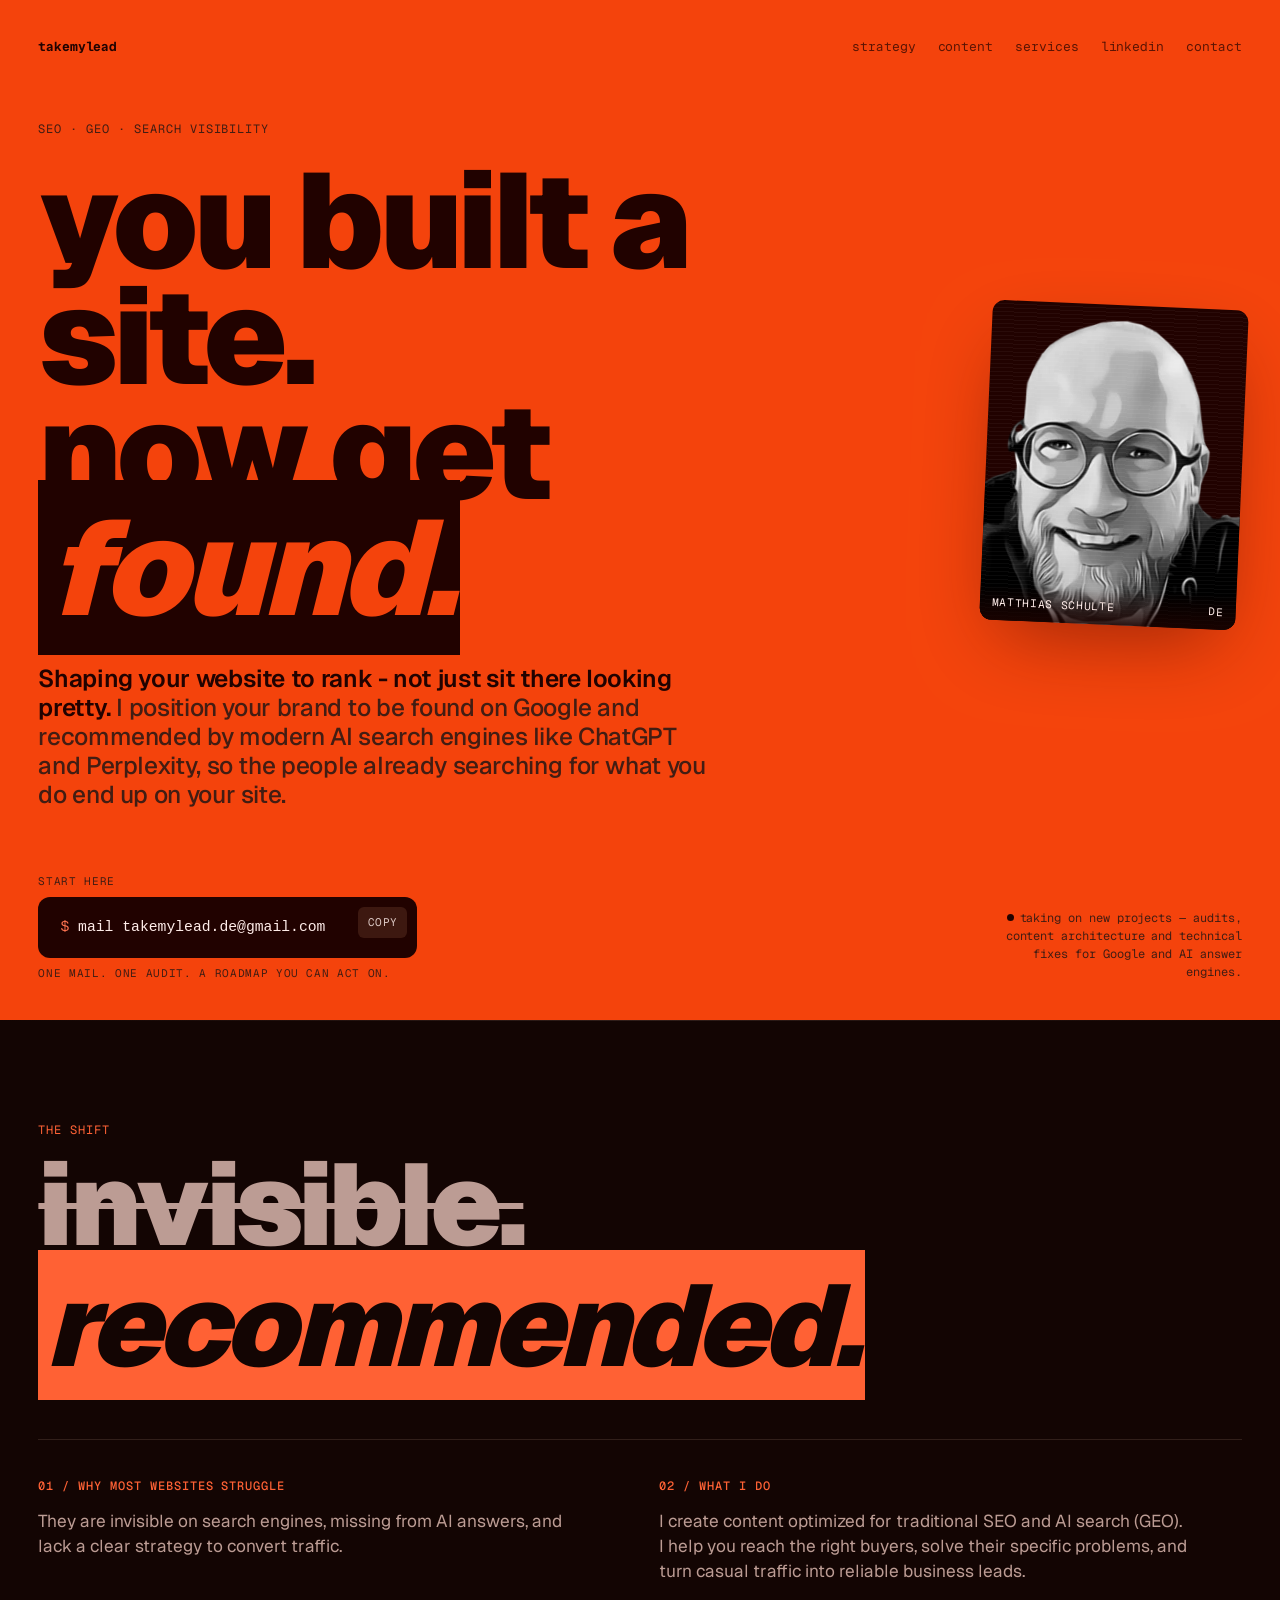
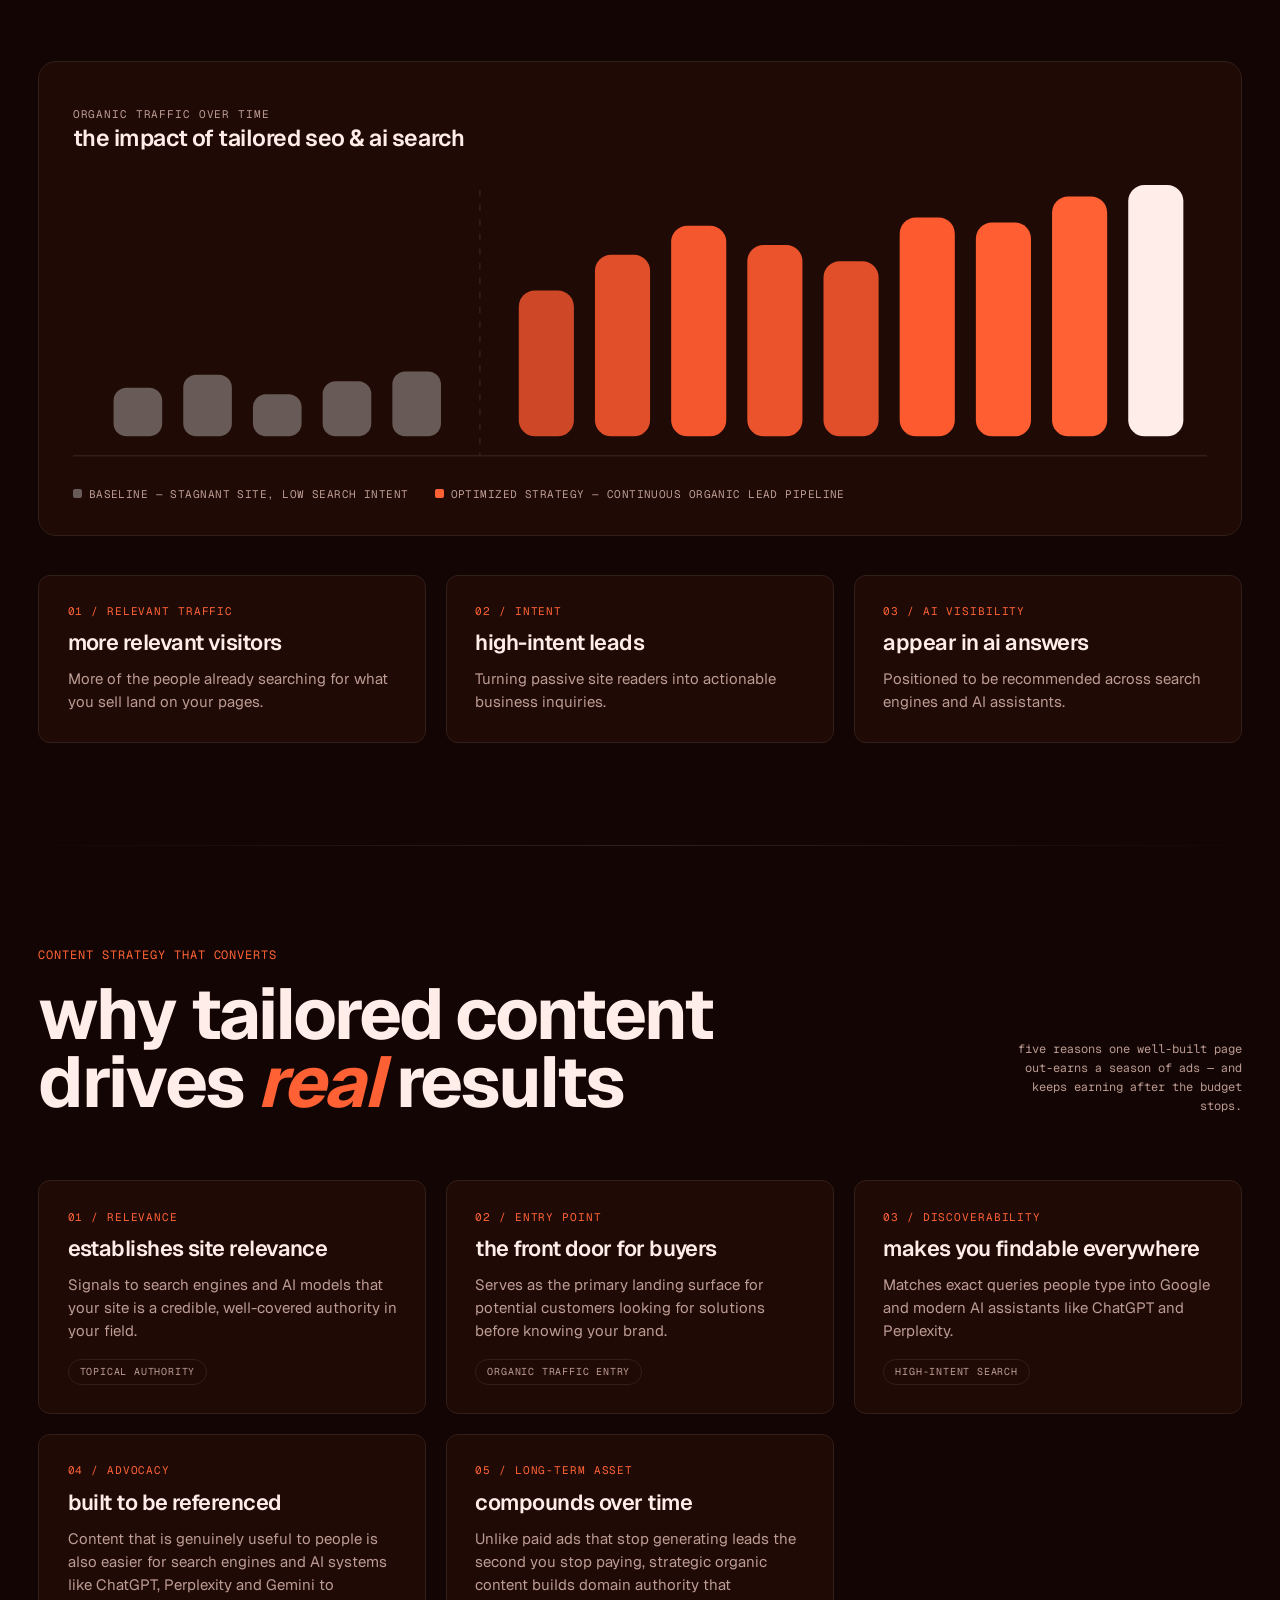
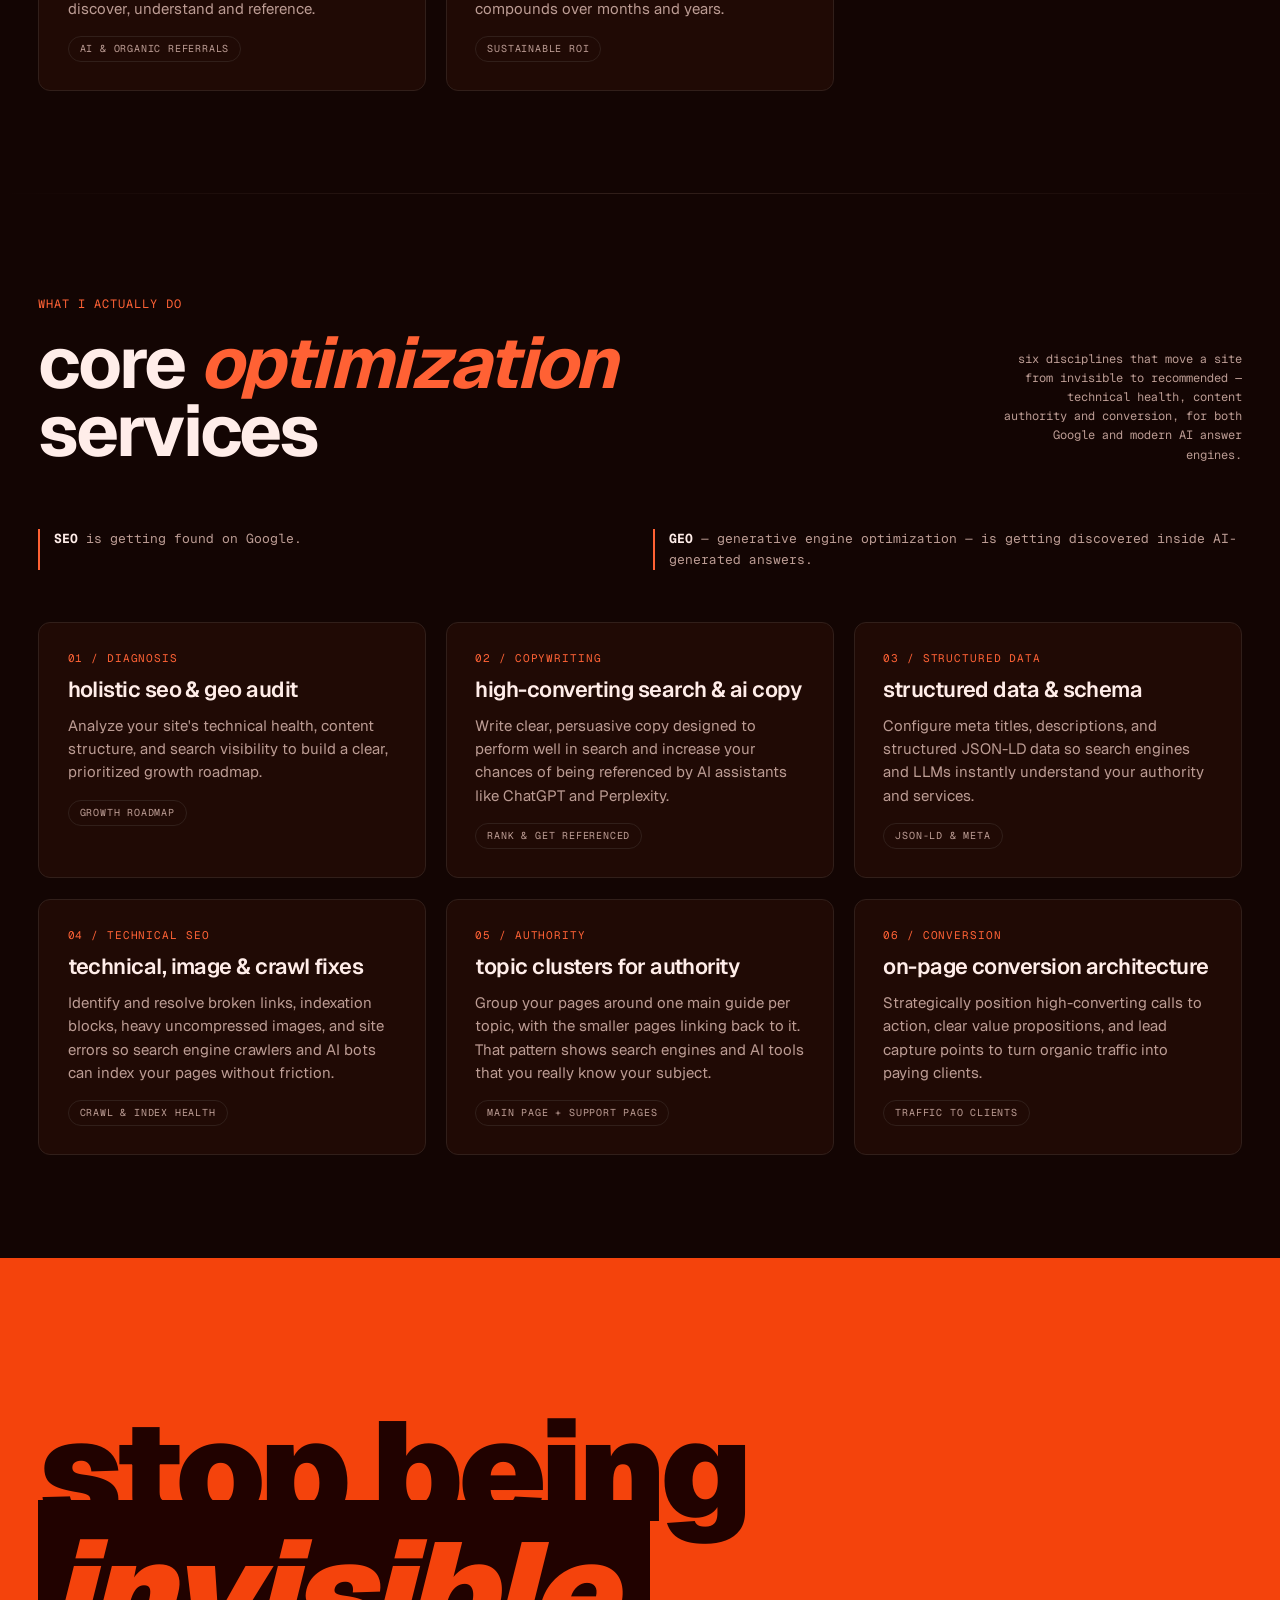
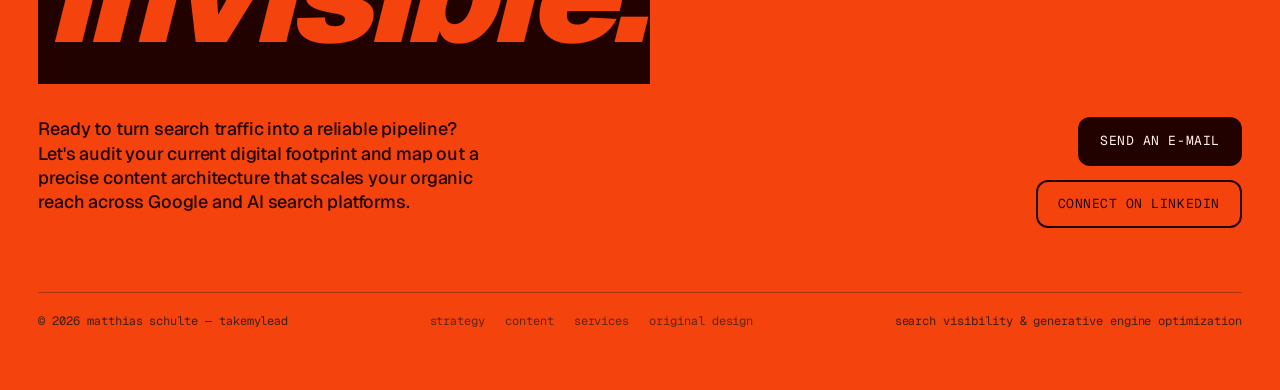
==== index2/index.html @ dee046f6 "Serve the second treatment at /index2, not /index2.html GitHub Pages does not resolve an extensionle" ====
<!DOCTYPE html>
<html lang="en">
<head>
<meta charset="UTF-8">
<meta name="viewport" content="width=device-width, initial-scale=1.0">
<title>TakeMyLead - stop being invisible online</title>

<!-- This is an alternate design treatment of the main page. It carries the
     same copy, so it must not compete with "/" in search results: noindex,
     and canonical back to the real page. -->
<meta name="robots" content="noindex, follow">
<link rel="canonical" href="https://www.takemylead.de/">
<meta name="description" content="Pretty websites don't pay the bills - traffic that converts does. I optimize your site to answer questions, outrank competitors, and turn clicks into sales.">
<meta name="theme-color" content="#1a1512">

<link rel="icon" href="../favicon.svg" type="image/svg+xml">
<link rel="icon" href="../favicon-32.png" sizes="32x32" type="image/png">
<link rel="apple-touch-icon" href="../apple-touch-icon.png">

<link rel="preconnect" href="https://fonts.googleapis.com">
<link rel="preconnect" href="https://fonts.gstatic.com" crossorigin>
<link href="https://fonts.googleapis.com/css2?family=Geist:wght@400;500;600;700;900&family=Geist+Mono:wght@400;500;700&display=swap" rel="stylesheet">

<style>
/* takemylead - alternate treatment.
   Palette and type lifted from latent-spaces.github.io/brag: one warm hue
   drives everything, an orange hero bookends a near-black body, and the only
   two faces are Geist and Geist Mono. */

:root {
  --hue: 35;

  --hero-bg: oklch(64% 0.22 var(--hue));
  --hero-ink: oklch(16% 0.06 var(--hue));
  --hero-ink-soft: oklch(28% 0.06 var(--hue));
  --hero-tint: oklch(96% 0.02 var(--hue));

  --dark-bg: oklch(14% 0.03 var(--hue));
  --dark-bg-elev: oklch(18% 0.04 var(--hue));
  --dark-ink: oklch(96% 0.02 var(--hue));
  --dark-ink-soft: oklch(72% 0.04 var(--hue));
  --dark-rule: oklch(26% 0.03 var(--hue));
  --dark-accent: oklch(72% 0.22 var(--hue));

  --radius-sm: 6px;
  --radius-md: 12px;
  --radius-lg: 18px;

  --ease-out: cubic-bezier(0.16, 1, 0.3, 1);

  --max-page: 1480px;
}

*, *::before, *::after { box-sizing: border-box; }
html, body { margin: 0; padding: 0; }
html { scroll-behavior: smooth; scroll-padding-top: 24px; }
body {
  font-family: "Geist", ui-sans-serif, system-ui, -apple-system, sans-serif;
  font-feature-settings: "ss01", "ss03", "cv11";
  -webkit-font-smoothing: antialiased;
  text-rendering: optimizeLegibility;
  line-height: 1.4;
  background: var(--dark-bg);
  color: var(--dark-ink);
}
img { display: block; max-width: 100%; height: auto; }
a { color: inherit; }
button { font: inherit; cursor: pointer; }

.skip-link {
  position: absolute;
  top: -100px;
  left: 12px;
  background: var(--hero-ink);
  color: var(--hero-tint);
  padding: 10px 14px;
  border-radius: var(--radius-sm);
  text-decoration: none;
  font-family: "Geist Mono", ui-monospace, monospace;
  font-size: 13px;
  z-index: 100;
}
.skip-link:focus { top: 12px; }

/* === Hero === */
.hero {
  min-height: 100svh;
  background: var(--hero-bg);
  color: var(--hero-ink);
  display: grid;
  grid-template-rows: auto 1fr auto;
  padding: clamp(20px, 3vw, 40px);
  gap: clamp(36px, 5vw, 72px);
  position: relative;
  overflow: hidden;
}

.topbar {
  display: flex;
  align-items: baseline;
  justify-content: space-between;
  gap: 24px;
  font-family: "Geist Mono", ui-monospace, monospace;
  font-size: 13px;
  letter-spacing: -0.005em;
  z-index: 2;
}
.topbar .mark { font-weight: 700; letter-spacing: -0.01em; text-decoration: none; }
.topbar nav { display: flex; gap: 22px; flex-wrap: wrap; }
.topbar nav a {
  color: var(--hero-ink);
  text-decoration: none;
  opacity: 0.72;
  transition: opacity 180ms var(--ease-out);
}
.topbar nav a:hover, .topbar nav a:focus-visible { opacity: 1; }
.topbar nav a:focus-visible { outline: 2px solid var(--hero-ink); outline-offset: 4px; border-radius: 3px; }

.hero-main {
  align-self: center;
  max-width: var(--max-page);
  margin: 0 auto;
  width: 100%;
  position: relative;
  z-index: 2;
  display: grid;
  grid-template-columns: minmax(0, 1fr) clamp(200px, 20vw, 290px);
  gap: clamp(24px, 4vw, 64px);
  align-items: center;
}
.hero-body { min-width: 0; }
.hero-eyebrow {
  font-family: "Geist Mono", ui-monospace, monospace;
  font-size: 12px;
  letter-spacing: 0.08em;
  text-transform: uppercase;
  color: var(--hero-ink-soft);
  margin: 0 0 clamp(18px, 2vw, 28px);
}
.hero-headline {
  font-size: clamp(50px, 10.5vw, 160px);
  line-height: 0.86;
  letter-spacing: -0.04em;
  font-weight: 900;
  margin: 0;
  text-transform: lowercase;
}
.hero-headline .emph {
  font-style: italic;
  background: var(--hero-ink);
  color: var(--hero-bg);
  padding: 0 0.06em;
}
.hero-sub {
  margin: clamp(26px, 3vw, 44px) 0 0;
  max-width: 42ch;
  font-size: clamp(18px, 1.9vw, 27px);
  line-height: 1.2;
  letter-spacing: -0.015em;
  font-weight: 500;
  color: var(--hero-ink-soft);
}
.hero-sub strong { color: var(--hero-ink); font-weight: 600; }

/* Portrait tile - the brag hero's video slot, holding a face instead */
.hero-portrait {
  position: relative;
  aspect-ratio: 4 / 5;
  width: 100%;
  margin: 0;
  border-radius: var(--radius-md);
  background: var(--hero-ink);
  color: var(--hero-tint);
  transform: rotate(2.5deg);
  box-shadow: 0 30px 80px -20px oklch(20% 0.08 var(--hue) / 0.45);
  overflow: hidden;
  justify-self: end;
}
.hero-portrait img {
  position: absolute;
  inset: 0;
  width: 100%;
  height: 100%;
  object-fit: cover;
  filter: grayscale(1) contrast(1.05);
  transition: filter 420ms var(--ease-out);
}
.hero-portrait:hover img { filter: grayscale(0); }
.hero-portrait::after {
  content: "";
  position: absolute;
  inset: 0;
  background: repeating-linear-gradient(
    to bottom,
    transparent 0, transparent 3px,
    oklch(100% 0 0 / 0.04) 3px, oklch(100% 0 0 / 0.04) 4px
  );
  pointer-events: none;
  z-index: 2;
}
.hero-portrait figcaption {
  position: absolute;
  left: 0; right: 0; bottom: 0;
  z-index: 3;
  padding: 10px 12px;
  font-family: "Geist Mono", ui-monospace, monospace;
  font-size: 11px;
  letter-spacing: 0.06em;
  text-transform: uppercase;
  color: var(--hero-tint);
  background: linear-gradient(to top, oklch(15% 0.05 var(--hue) / 0.88), transparent);
  display: flex;
  justify-content: space-between;
  gap: 10px;
}

.hero-foot {
  display: grid;
  grid-template-columns: minmax(0, 1fr) auto;
  gap: 24px;
  align-items: end;
  z-index: 2;
}
.contact-block {
  font-family: "Geist Mono", ui-monospace, monospace;
  background: var(--hero-ink);
  color: var(--hero-tint);
  padding: 18px 92px 18px 22px;
  border-radius: var(--radius-md);
  font-size: clamp(13px, 1.15vw, 16px);
  line-height: 1.7;
  display: inline-grid;
  gap: 4px;
  margin: 0;
  position: relative;
  max-width: 100%;
  grid-template-columns: minmax(0, 1fr);
}
/* The <code> scrolls, not the <pre> - so the copy button stays on the frame. */
.contact-block code { display: block; min-width: 0; overflow-x: auto; }
.contact-block .prompt { color: oklch(72% 0.18 var(--hue)); }
.contact-block .copy {
  position: absolute;
  top: 10px;
  right: 10px;
  background: oklch(28% 0.06 var(--hue));
  color: var(--hero-tint);
  border: none;
  border-radius: var(--radius-sm);
  padding: 6px 10px;
  font-family: inherit;
  font-size: 11px;
  letter-spacing: 0.04em;
  text-transform: uppercase;
  opacity: 0.85;
  transition: opacity 180ms var(--ease-out), background 180ms var(--ease-out);
}
.contact-block .copy:hover, .contact-block .copy:focus-visible {
  opacity: 1; background: oklch(38% 0.08 var(--hue)); outline: none;
}
.contact-block .copy[data-state="copied"] { background: oklch(58% 0.18 145); color: oklch(15% 0.05 145); }

.contact-stack { display: grid; gap: 8px; justify-items: start; min-width: 0; max-width: 100%; }
.contact-label {
  font-family: "Geist Mono", ui-monospace, monospace;
  font-size: 11px;
  letter-spacing: 0.06em;
  text-transform: uppercase;
  color: var(--hero-ink-soft);
}

.hero-meta {
  font-family: "Geist Mono", ui-monospace, monospace;
  font-size: 12px;
  text-align: right;
  letter-spacing: -0.005em;
  color: var(--hero-ink-soft);
  max-width: 34ch;
  justify-self: end;
  line-height: 1.5;
  margin: 0;
}
.hero-meta .dot {
  display: inline-block;
  width: 7px; height: 7px;
  background: var(--hero-ink);
  border-radius: 50%;
  margin-right: 6px;
  vertical-align: 1px;
  animation: pulse 2.4s infinite ease-in-out;
}
@keyframes pulse {
  0%, 100% { opacity: 0.35; transform: scale(1); }
  50% { opacity: 1; transform: scale(1.15); }
}

/* === Dark sections === */
.band {
  background: var(--dark-bg);
  color: var(--dark-ink);
  padding: clamp(60px, 8vw, 120px) clamp(20px, 3vw, 40px);
  position: relative;
}
.band::before {
  content: "";
  position: absolute;
  top: 0; left: 0; right: 0;
  height: 1px;
  background: linear-gradient(to right, transparent, var(--dark-rule), transparent);
}
.band-inner { max-width: var(--max-page); margin: 0 auto; }

.band-head {
  max-width: var(--max-page);
  margin: 0 auto clamp(40px, 5vw, 64px);
  display: grid;
  grid-template-columns: 1fr auto;
  gap: 32px;
  align-items: end;
}
.eyebrow {
  font-family: "Geist Mono", ui-monospace, monospace;
  font-size: 12px;
  letter-spacing: 0.08em;
  text-transform: uppercase;
  color: var(--dark-accent);
  margin: 0 0 16px;
}
.band-title {
  font-size: clamp(38px, 5.6vw, 84px);
  line-height: 0.95;
  letter-spacing: -0.03em;
  font-weight: 700;
  margin: 0;
  max-width: 16ch;
  text-transform: lowercase;
}
.band-title em { font-style: italic; color: var(--dark-accent); }
.band-note {
  font-family: "Geist Mono", ui-monospace, monospace;
  font-size: 12px;
  line-height: 1.6;
  color: var(--dark-ink-soft);
  max-width: 34ch;
  text-align: right;
  margin: 0;
}

/* The oversized invisible -> recommended statement */
.shift-statement {
  font-size: clamp(44px, 9vw, 150px);
  line-height: 0.86;
  letter-spacing: -0.04em;
  font-weight: 900;
  text-transform: lowercase;
  margin: 0 0 clamp(40px, 5vw, 72px);
}
.shift-statement .strike {
  color: var(--dark-ink-soft);
  text-decoration: line-through;
  text-decoration-thickness: 0.055em;
}
.shift-statement .becomes {
  display: block;
  font-family: "Geist Mono", ui-monospace, monospace;
  font-size: clamp(12px, 1.1vw, 15px);
  font-weight: 400;
  letter-spacing: 0.14em;
  text-transform: uppercase;
  color: var(--dark-ink-soft);
  margin: 0.34em 0;
}
.shift-statement .won {
  font-style: italic;
  background: var(--dark-accent);
  color: var(--dark-bg);
  padding: 0 0.06em;
}

/* Two-column prose pair */
.pair {
  display: grid;
  grid-template-columns: repeat(2, minmax(0, 1fr));
  gap: clamp(24px, 3vw, 48px);
  border-top: 1px solid var(--dark-rule);
  padding-top: clamp(24px, 3vw, 40px);
}
.pair h3 {
  font-family: "Geist Mono", ui-monospace, monospace;
  font-size: 12px;
  letter-spacing: 0.08em;
  text-transform: uppercase;
  color: var(--dark-accent);
  margin: 0 0 14px;
  font-weight: 500;
}
.pair p {
  margin: 0;
  font-size: clamp(16px, 1.35vw, 20px);
  line-height: 1.45;
  color: var(--dark-ink-soft);
  max-width: 48ch;
}

/* Chart */
.chart-wrap {
  margin-top: clamp(48px, 6vw, 88px);
  background: var(--dark-bg-elev);
  border: 1px solid var(--dark-rule);
  border-radius: var(--radius-lg);
  padding: clamp(20px, 2.6vw, 34px);
}
.chart-head {
  display: flex;
  justify-content: space-between;
  align-items: baseline;
  gap: 20px;
  flex-wrap: wrap;
  margin-bottom: 22px;
}
.chart-head p { margin: 0; }
.chart-kicker {
  font-family: "Geist Mono", ui-monospace, monospace;
  font-size: 11px;
  letter-spacing: 0.08em;
  text-transform: uppercase;
  color: var(--dark-ink-soft);
}
.chart-title {
  font-size: clamp(18px, 1.8vw, 24px);
  font-weight: 600;
  letter-spacing: -0.02em;
  text-transform: lowercase;
  margin-top: 6px;
}
.chart-readout {
  font-family: "Geist Mono", ui-monospace, monospace;
  font-size: 11px;
  letter-spacing: 0.06em;
  text-transform: uppercase;
  color: var(--dark-bg);
  background: var(--dark-accent);
  border-radius: 999px;
  padding: 5px 12px;
  opacity: 0;
  transition: opacity 200ms var(--ease-out);
  min-height: 23px;
}
.chart-readout.is-on { opacity: 1; }
.chart-svg { width: 100%; height: auto; display: block; }
.chart-svg .svg-bar {
  transform: scaleY(0);
  transform-box: fill-box;
  transform-origin: bottom;
}
.chart-svg.animate-bars .svg-bar {
  transform: scaleY(1);
  transition: transform 900ms var(--ease-out), opacity 180ms var(--ease-out), filter 180ms var(--ease-out);
}
.chart-svg.animate-bars .svg-bar:hover { opacity: 1; filter: brightness(1.22); }
.chart-legend {
  display: flex;
  gap: 26px;
  flex-wrap: wrap;
  margin-top: 18px;
  font-family: "Geist Mono", ui-monospace, monospace;
  font-size: 11px;
  letter-spacing: 0.04em;
  text-transform: uppercase;
  color: var(--dark-ink-soft);
}
.chart-legend span::before {
  content: "";
  display: inline-block;
  width: 9px; height: 9px;
  border-radius: 2px;
  margin-right: 7px;
}
.chart-legend .is-base::before { background: oklch(48% 0.02 var(--hue)); }
.chart-legend .is-opt::before { background: var(--dark-accent); }

/* Card grid */
.grid {
  display: grid;
  grid-template-columns: repeat(3, minmax(0, 1fr));
  gap: clamp(16px, 1.6vw, 24px);
}
.item {
  background: var(--dark-bg-elev);
  border: 1px solid var(--dark-rule);
  border-radius: var(--radius-md);
  padding: clamp(20px, 2.2vw, 30px);
  display: grid;
  gap: 12px;
  align-content: start;
  transition: transform 320ms var(--ease-out), border-color 320ms var(--ease-out), box-shadow 320ms var(--ease-out);
}
.item:hover, .item:focus-within {
  border-color: var(--dark-accent);
  transform: translateY(-3px);
  box-shadow: 0 24px 60px -24px oklch(15% 0.04 var(--hue) / 0.8);
}
.item-no {
  font-family: "Geist Mono", ui-monospace, monospace;
  font-size: 11px;
  letter-spacing: 0.08em;
  text-transform: uppercase;
  color: var(--dark-accent);
}
.item h3 {
  margin: 0;
  font-size: clamp(19px, 1.7vw, 24px);
  line-height: 1.1;
  letter-spacing: -0.025em;
  font-weight: 600;
  text-transform: lowercase;
}
.item p {
  margin: 0;
  font-size: 15px;
  line-height: 1.55;
  color: var(--dark-ink-soft);
}
.item .tag {
  justify-self: start;
  margin-top: 4px;
  font-family: "Geist Mono", ui-monospace, monospace;
  font-size: 10px;
  letter-spacing: 0.08em;
  text-transform: uppercase;
  color: var(--dark-ink-soft);
  border: 1px solid var(--dark-rule);
  border-radius: 999px;
  padding: 5px 11px;
}

/* Definition strip - SEO against GEO */
.defs {
  display: grid;
  grid-template-columns: repeat(2, minmax(0, 1fr));
  gap: clamp(16px, 2vw, 28px);
  margin-bottom: clamp(32px, 4vw, 52px);
  font-family: "Geist Mono", ui-monospace, monospace;
  font-size: 13px;
  line-height: 1.6;
  color: var(--dark-ink-soft);
}
.defs p { margin: 0; border-left: 2px solid var(--dark-accent); padding-left: 14px; }
.defs b { color: var(--dark-ink); font-weight: 700; }

/* === Outro === */
.outro {
  background: var(--hero-bg);
  color: var(--hero-ink);
  padding: clamp(80px, 12vw, 180px) clamp(20px, 3vw, 40px) clamp(40px, 5vw, 60px);
  display: grid;
  gap: clamp(40px, 5vw, 64px);
}
.outro-inner {
  max-width: var(--max-page);
  margin: 0 auto;
  width: 100%;
  display: grid;
  gap: clamp(40px, 5vw, 64px);
}
.outro-headline {
  font-size: clamp(48px, 11vw, 180px);
  line-height: 0.86;
  letter-spacing: -0.04em;
  font-weight: 900;
  margin: 0;
  text-transform: lowercase;
  max-width: 13ch;
}
.outro-headline em {
  font-style: italic;
  background: var(--hero-ink);
  color: var(--hero-bg);
  padding: 0 0.06em;
}
.outro-grid {
  display: grid;
  grid-template-columns: minmax(0, 1fr) minmax(0, auto);
  gap: clamp(24px, 4vw, 56px);
  align-items: start;
}
.outro-meta {
  font-size: clamp(17px, 1.4vw, 21px);
  line-height: 1.35;
  font-weight: 500;
  letter-spacing: -0.01em;
  max-width: 38ch;
  margin: 0;
}
.outro-actions { display: grid; gap: 14px; justify-items: end; }
.btn {
  display: inline-flex;
  align-items: center;
  gap: 10px;
  font-family: "Geist Mono", ui-monospace, monospace;
  font-size: 13px;
  letter-spacing: 0.04em;
  text-transform: uppercase;
  text-decoration: none;
  background: var(--hero-ink);
  color: var(--hero-tint);
  padding: 15px 22px;
  border-radius: var(--radius-md);
  transition: transform 220ms var(--ease-out), background 220ms var(--ease-out);
  white-space: nowrap;
}
.btn:hover, .btn:focus-visible { background: oklch(24% 0.07 var(--hue)); transform: translateY(-2px); outline: none; }
.btn:focus-visible { box-shadow: 0 0 0 3px var(--hero-ink); }
.btn.is-ghost {
  background: transparent;
  color: var(--hero-ink);
  border: 2px solid var(--hero-ink);
  padding: 13px 20px;
}
.btn.is-ghost:hover, .btn.is-ghost:focus-visible { background: oklch(16% 0.06 var(--hue) / 0.12); }

.colophon {
  max-width: var(--max-page);
  margin: 0 auto;
  width: 100%;
  font-family: "Geist Mono", ui-monospace, monospace;
  font-size: 12px;
  letter-spacing: -0.005em;
  color: var(--hero-ink-soft);
  display: flex;
  justify-content: space-between;
  gap: 24px;
  flex-wrap: wrap;
  border-top: 1px solid oklch(28% 0.08 var(--hue) / 0.4);
  padding-top: 20px;
}
.colophon nav { display: flex; gap: 20px; flex-wrap: wrap; }
.colophon a { text-decoration: none; opacity: 0.8; }
.colophon a:hover { opacity: 1; }

/* Reveal */
.reveal { opacity: 0; transform: translateY(14px); transition: opacity 600ms var(--ease-out), transform 600ms var(--ease-out); }
.reveal.is-visible { opacity: 1; transform: none; }

/* === Responsive === */
@media (max-width: 1024px) {
  .grid { grid-template-columns: repeat(2, minmax(0, 1fr)); }
}
@media (max-width: 900px) {
  .hero-main { grid-template-columns: 1fr; gap: clamp(28px, 6vw, 48px); }
  .hero-portrait { width: clamp(170px, 46vw, 230px); justify-self: start; transform: none; }
  .band-head { grid-template-columns: 1fr; gap: 18px; }
  .band-note { text-align: left; max-width: 52ch; }
}
@media (max-width: 720px) {
  .topbar { flex-direction: column; align-items: flex-start; gap: 12px; }
  .hero-foot { grid-template-columns: 1fr; }
  .hero-meta { text-align: left; justify-self: start; }
  .outro-grid { grid-template-columns: 1fr; }
  .outro-actions { justify-items: start; }
  .pair, .defs { grid-template-columns: 1fr; }
}
@media (max-width: 560px) {
  .grid { grid-template-columns: minmax(0, 1fr); }
  /* The copy button would sit on top of the address on a narrow block, so it
     moves above the line instead. */
  .contact-block { padding: 44px 22px 18px; }
  .contact-block .copy { left: 10px; right: auto; }
}
@media (prefers-reduced-motion: reduce) {
  *, *::before, *::after {
    animation-duration: 0.01ms !important;
    animation-iteration-count: 1 !important;
    transition-duration: 0.01ms !important;
  }
  html { scroll-behavior: auto; }
  .reveal { opacity: 1; transform: none; }
  .chart-svg .svg-bar { transform: scaleY(1); }
}
</style>
</head>
<body>

<a class="skip-link" href="#main">skip to content</a>

<!-- ============ HERO ============ -->
<header class="hero" id="top">
  <div class="topbar">
    <a class="mark" href="#top">takemylead</a>
    <nav>
      <a href="#shift">strategy</a>
      <a href="#content">content</a>
      <a href="#services">services</a>
      <a href="https://www.linkedin.com/in/matthias-s-29075920a/" target="_blank" rel="noopener">linkedin</a>
      <a href="#contact">contact</a>
    </nav>
  </div>

  <div class="hero-main">
    <div class="hero-body">
      <p class="hero-eyebrow">seo &middot; geo &middot; search visibility</p>
      <h1 class="hero-headline">
        you built a site.<br>
        now get <span class="emph">found.</span>
      </h1>
      <p class="hero-sub">
        <strong>Shaping your website to rank - not just sit there looking pretty.</strong>
        I position your brand to be found on Google and recommended by modern AI
        search engines like ChatGPT and Perplexity, so the people already
        searching for what you do end up on your site.
      </p>
    </div>

    <figure class="hero-portrait">
      <img src="../portrait-320.webp" width="320" height="400" alt="Matthias Schulte"
           onerror="this.onerror=null; this.src='../portrait-160.png';">
      <figcaption><span>matthias schulte</span><span>de</span></figcaption>
    </figure>
  </div>

  <div class="hero-foot">
    <div class="contact-stack">
      <span class="contact-label">start here</span>
      <pre class="contact-block"><code><span class="prompt">$</span> mail takemylead.de@gmail.com</code><button class="copy" type="button" data-copy="takemylead.de@gmail.com">copy</button></pre>
      <span class="contact-label">one mail. one audit. a roadmap you can act on.</span>
    </div>
    <p class="hero-meta">
      <span class="dot"></span>taking on new projects &mdash; audits, content
      architecture and technical fixes for Google and AI answer engines.
    </p>
  </div>
</header>

<main id="main">

  <!-- ============ THE SHIFT ============ -->
  <section class="band" id="shift">
    <div class="band-inner">
      <p class="eyebrow reveal">the shift</p>
      <h2 class="shift-statement reveal">
        <span class="strike">invisible.</span>
        <span class="becomes">becomes</span>
        <span class="won">recommended.</span>
      </h2>

      <div class="pair reveal">
        <div>
          <h3>01 / why most websites struggle</h3>
          <p>They are invisible on search engines, missing from AI answers, and lack a clear strategy to convert traffic.</p>
        </div>
        <div>
          <h3>02 / what i do</h3>
          <p>I create content optimized for traditional SEO and AI search (GEO). I help you reach the right buyers, solve their specific problems, and turn casual traffic into reliable business leads.</p>
        </div>
      </div>

      <!-- Illustrative, not measured: the shape a tailored search strategy
           gives organic traffic over time. -->
      <div class="chart-wrap reveal">
        <div class="chart-head">
          <div>
            <p class="chart-kicker">organic traffic over time</p>
            <p class="chart-title">the impact of tailored seo &amp; ai search</p>
          </div>
          <p class="chart-readout" id="chart-readout" aria-live="polite"></p>
        </div>

        <svg class="chart-svg" viewBox="0 0 700 180" role="img"
             aria-label="Bar chart: a flat baseline of stagnant traffic, then a rising curve once a tailored SEO and GEO strategy is applied.">
          <rect data-val="Baseline: unoptimized search"  x="25"  y="130" width="30" height="30"  rx="8"  fill="oklch(48% 0.02 35)" class="svg-bar" />
          <rect data-val="Baseline: low intent traffic"  x="68"  y="122" width="30" height="38"  rx="8"  fill="oklch(48% 0.02 35)" class="svg-bar" />
          <rect data-val="Baseline: stagnant visibility" x="111" y="134" width="30" height="26"  rx="8"  fill="oklch(48% 0.02 35)" class="svg-bar" />
          <rect data-val="Baseline: unindexed content"   x="154" y="126" width="30" height="34"  rx="8"  fill="oklch(48% 0.02 35)" class="svg-bar" />
          <rect data-val="Baseline: pre-strategy level"  x="197" y="120" width="30" height="40"  rx="8"  fill="oklch(48% 0.02 35)" class="svg-bar" />

          <line x1="251" y1="8" x2="251" y2="172" stroke="oklch(26% 0.03 35)" stroke-width="1" stroke-dasharray="4 5" />

          <rect data-val="Phase 1: technical audit"             x="275" y="70" width="34" height="90"  rx="10" fill="oklch(72% 0.22 35)" opacity="0.72" class="svg-bar" />
          <rect data-val="Phase 2: keyword clustering"          x="322" y="48" width="34" height="112" rx="10" fill="oklch(72% 0.22 35)" opacity="0.8"  class="svg-bar" />
          <rect data-val="Phase 3: topical authority"           x="369" y="30" width="34" height="130" rx="10" fill="oklch(72% 0.22 35)" opacity="0.88" class="svg-bar" />
          <rect data-val="Phase 4: geo &amp; ai search citation"    x="416" y="42" width="34" height="118" rx="10" fill="oklch(72% 0.22 35)" opacity="0.84" class="svg-bar" />
          <rect data-val="Phase 5: high-intent inflow"          x="463" y="52" width="34" height="108" rx="10" fill="oklch(72% 0.22 35)" opacity="0.8"  class="svg-bar" />
          <rect data-val="Phase 6: search engine dominance"     x="510" y="25" width="34" height="135" rx="10" fill="oklch(72% 0.22 35)" opacity="0.92" class="svg-bar" />
          <rect data-val="Phase 7: sustained growth"            x="557" y="28" width="34" height="132" rx="10" fill="oklch(72% 0.22 35)" opacity="0.96" class="svg-bar" />
          <rect data-val="Phase 8: compounding authority"       x="604" y="12" width="34" height="148" rx="10" fill="oklch(72% 0.22 35)" class="svg-bar" />
          <rect data-val="Target: inbound pipeline"             x="651" y="5"  width="34" height="155" rx="10" fill="oklch(96% 0.02 35)" class="svg-bar" />

          <line x1="0" y1="172" x2="700" y2="172" stroke="oklch(26% 0.03 35)" stroke-width="1" />
        </svg>

        <div class="chart-legend">
          <span class="is-base">baseline &mdash; stagnant site, low search intent</span>
          <span class="is-opt">optimized strategy &mdash; continuous organic lead pipeline</span>
        </div>
      </div>

      <div class="grid reveal" style="margin-top: clamp(28px, 3vw, 44px);">
        <article class="item">
          <span class="item-no">01 / relevant traffic</span>
          <h3>more relevant visitors</h3>
          <p>More of the people already searching for what you sell land on your pages.</p>
        </article>
        <article class="item">
          <span class="item-no">02 / intent</span>
          <h3>high-intent leads</h3>
          <p>Turning passive site readers into actionable business inquiries.</p>
        </article>
        <article class="item">
          <span class="item-no">03 / ai visibility</span>
          <h3>appear in ai answers</h3>
          <p>Positioned to be recommended across search engines and AI assistants.</p>
        </article>
      </div>
    </div>
  </section>

  <!-- ============ WHY CONTENT ============ -->
  <section class="band" id="content">
    <div class="band-head">
      <div>
        <p class="eyebrow">content strategy that converts</p>
        <h2 class="band-title">why tailored content drives <em>real</em> results</h2>
      </div>
      <p class="band-note">
        five reasons one well-built page out-earns a season of ads &mdash; and
        keeps earning after the budget stops.
      </p>
    </div>

    <div class="band-inner">
      <div class="grid reveal">
        <article class="item">
          <span class="item-no">01 / relevance</span>
          <h3>establishes site relevance</h3>
          <p>Signals to search engines and AI models that your site is a credible, well-covered authority in your field.</p>
          <span class="tag">topical authority</span>
        </article>
        <article class="item">
          <span class="item-no">02 / entry point</span>
          <h3>the front door for buyers</h3>
          <p>Serves as the primary landing surface for potential customers looking for solutions before knowing your brand.</p>
          <span class="tag">organic traffic entry</span>
        </article>
        <article class="item">
          <span class="item-no">03 / discoverability</span>
          <h3>makes you findable everywhere</h3>
          <p>Matches exact queries people type into Google and modern AI assistants like ChatGPT and Perplexity.</p>
          <span class="tag">high-intent search</span>
        </article>
        <article class="item">
          <span class="item-no">04 / advocacy</span>
          <h3>built to be referenced</h3>
          <p>Content that is genuinely useful to people is also easier for search engines and AI systems like ChatGPT, Perplexity and Gemini to discover, understand and reference.</p>
          <span class="tag">ai &amp; organic referrals</span>
        </article>
        <article class="item">
          <span class="item-no">05 / long-term asset</span>
          <h3>compounds over time</h3>
          <p>Unlike paid ads that stop generating leads the second you stop paying, strategic organic content builds domain authority that compounds over months and years.</p>
          <span class="tag">sustainable roi</span>
        </article>
      </div>
    </div>
  </section>

  <!-- ============ SERVICES ============ -->
  <section class="band" id="services">
    <div class="band-head">
      <div>
        <p class="eyebrow">what i actually do</p>
        <h2 class="band-title">core <em>optimization</em> services</h2>
      </div>
      <p class="band-note">
        six disciplines that move a site from invisible to recommended &mdash;
        technical health, content authority and conversion, for both Google and
        modern AI answer engines.
      </p>
    </div>

    <div class="band-inner">
      <div class="defs reveal">
        <p><b>SEO</b> is getting found on Google.</p>
        <p><b>GEO</b> &mdash; generative engine optimization &mdash; is getting discovered inside AI-generated answers.</p>
      </div>

      <div class="grid reveal">
        <article class="item">
          <span class="item-no">01 / diagnosis</span>
          <h3>holistic seo &amp; geo audit</h3>
          <p>Analyze your site's technical health, content structure, and search visibility to build a clear, prioritized growth roadmap.</p>
          <span class="tag">growth roadmap</span>
        </article>
        <article class="item">
          <span class="item-no">02 / copywriting</span>
          <h3>high-converting search &amp; ai copy</h3>
          <p>Write clear, persuasive copy designed to perform well in search and increase your chances of being referenced by AI assistants like ChatGPT and Perplexity.</p>
          <span class="tag">rank &amp; get referenced</span>
        </article>
        <article class="item">
          <span class="item-no">03 / structured data</span>
          <h3>structured data &amp; schema</h3>
          <p>Configure meta titles, descriptions, and structured JSON-LD data so search engines and LLMs instantly understand your authority and services.</p>
          <span class="tag">json-ld &amp; meta</span>
        </article>
        <article class="item">
          <span class="item-no">04 / technical seo</span>
          <h3>technical, image &amp; crawl fixes</h3>
          <p>Identify and resolve broken links, indexation blocks, heavy uncompressed images, and site errors so search engine crawlers and AI bots can index your pages without friction.</p>
          <span class="tag">crawl &amp; index health</span>
        </article>
        <article class="item">
          <span class="item-no">05 / authority</span>
          <h3>topic clusters for authority</h3>
          <p>Group your pages around one main guide per topic, with the smaller pages linking back to it. That pattern shows search engines and AI tools that you really know your subject.</p>
          <span class="tag">main page + support pages</span>
        </article>
        <article class="item">
          <span class="item-no">06 / conversion</span>
          <h3>on-page conversion architecture</h3>
          <p>Strategically position high-converting calls to action, clear value propositions, and lead capture points to turn organic traffic into paying clients.</p>
          <span class="tag">traffic to clients</span>
        </article>
      </div>
    </div>
  </section>
</main>

<!-- ============ OUTRO ============ -->
<footer class="outro" id="contact">
  <div class="outro-inner">
    <h2 class="outro-headline">stop being <em>invisible.</em></h2>
    <div class="outro-grid">
      <p class="outro-meta">
        Ready to turn search traffic into a reliable pipeline? Let's audit your
        current digital footprint and map out a precise content architecture
        that scales your organic reach across Google and AI search platforms.
      </p>
      <div class="outro-actions">
        <a class="btn" href="mailto:takemylead.de@gmail.com">send an e-mail</a>
        <a class="btn is-ghost" href="https://www.linkedin.com/in/matthias-s-29075920a/" target="_blank" rel="noopener">connect on linkedin</a>
      </div>
    </div>
  </div>

  <div class="colophon">
    <span>&copy; <span id="year">2026</span> matthias schulte &mdash; takemylead</span>
    <nav>
      <a href="#shift">strategy</a>
      <a href="#content">content</a>
      <a href="#services">services</a>
      <a href="../">original design</a>
    </nav>
    <span>search visibility &amp; generative engine optimization</span>
  </div>
</footer>

<script>
document.addEventListener('DOMContentLoaded', () => {
  document.getElementById('year').textContent = new Date().getFullYear();

  // Copy the contact address out of the terminal-style block.
  document.querySelectorAll('.copy').forEach(btn => {
    btn.addEventListener('click', async () => {
      try {
        await navigator.clipboard.writeText(btn.dataset.copy);
      } catch {
        // The Clipboard API needs a secure context and permission; where it is
        // unavailable, select the line so the visitor can copy it by hand.
        const range = document.createRange();
        range.selectNodeContents(btn.parentElement.querySelector('code'));
        const sel = getSelection();
        sel.removeAllRanges();
        sel.addRange(range);
        return;
      }
      btn.textContent = 'copied';
      btn.dataset.state = 'copied';
      setTimeout(() => { btn.textContent = 'copy'; delete btn.dataset.state; }, 1800);
    });
  });

  // Reveal on scroll
  const revealObserver = new IntersectionObserver((entries) => {
    entries.forEach(entry => {
      if (!entry.isIntersecting) return;
      entry.target.classList.add('is-visible');
      revealObserver.unobserve(entry.target);
    });
  }, { threshold: 0.08, rootMargin: '0px 0px -40px 0px' });
  document.querySelectorAll('.reveal').forEach(el => revealObserver.observe(el));

  // Chart: grow the bars once they are on screen, read one out on hover.
  const chart = document.querySelector('.chart-svg');
  const readout = document.getElementById('chart-readout');
  if (chart) {
    const bars = chart.querySelectorAll('.svg-bar');
    // Stagger left to right so the curve reads as growth, not as a jump.
    bars.forEach((bar, i) => { bar.style.transitionDelay = (i * 55) + 'ms'; });

    new IntersectionObserver((entries, obs) => {
      entries.forEach(entry => {
        if (!entry.isIntersecting) return;
        entry.target.classList.add('animate-bars');
        obs.unobserve(entry.target);
      });
    }, { threshold: 0.3 }).observe(chart);

    bars.forEach(bar => {
      bar.addEventListener('mouseenter', () => {
        readout.textContent = bar.getAttribute('data-val');
        readout.classList.add('is-on');
      });
      // The text stays put while it fades, so the pill does not collapse.
      bar.addEventListener('mouseleave', () => readout.classList.remove('is-on'));
    });
  }
});
</script>
</body>
</html>
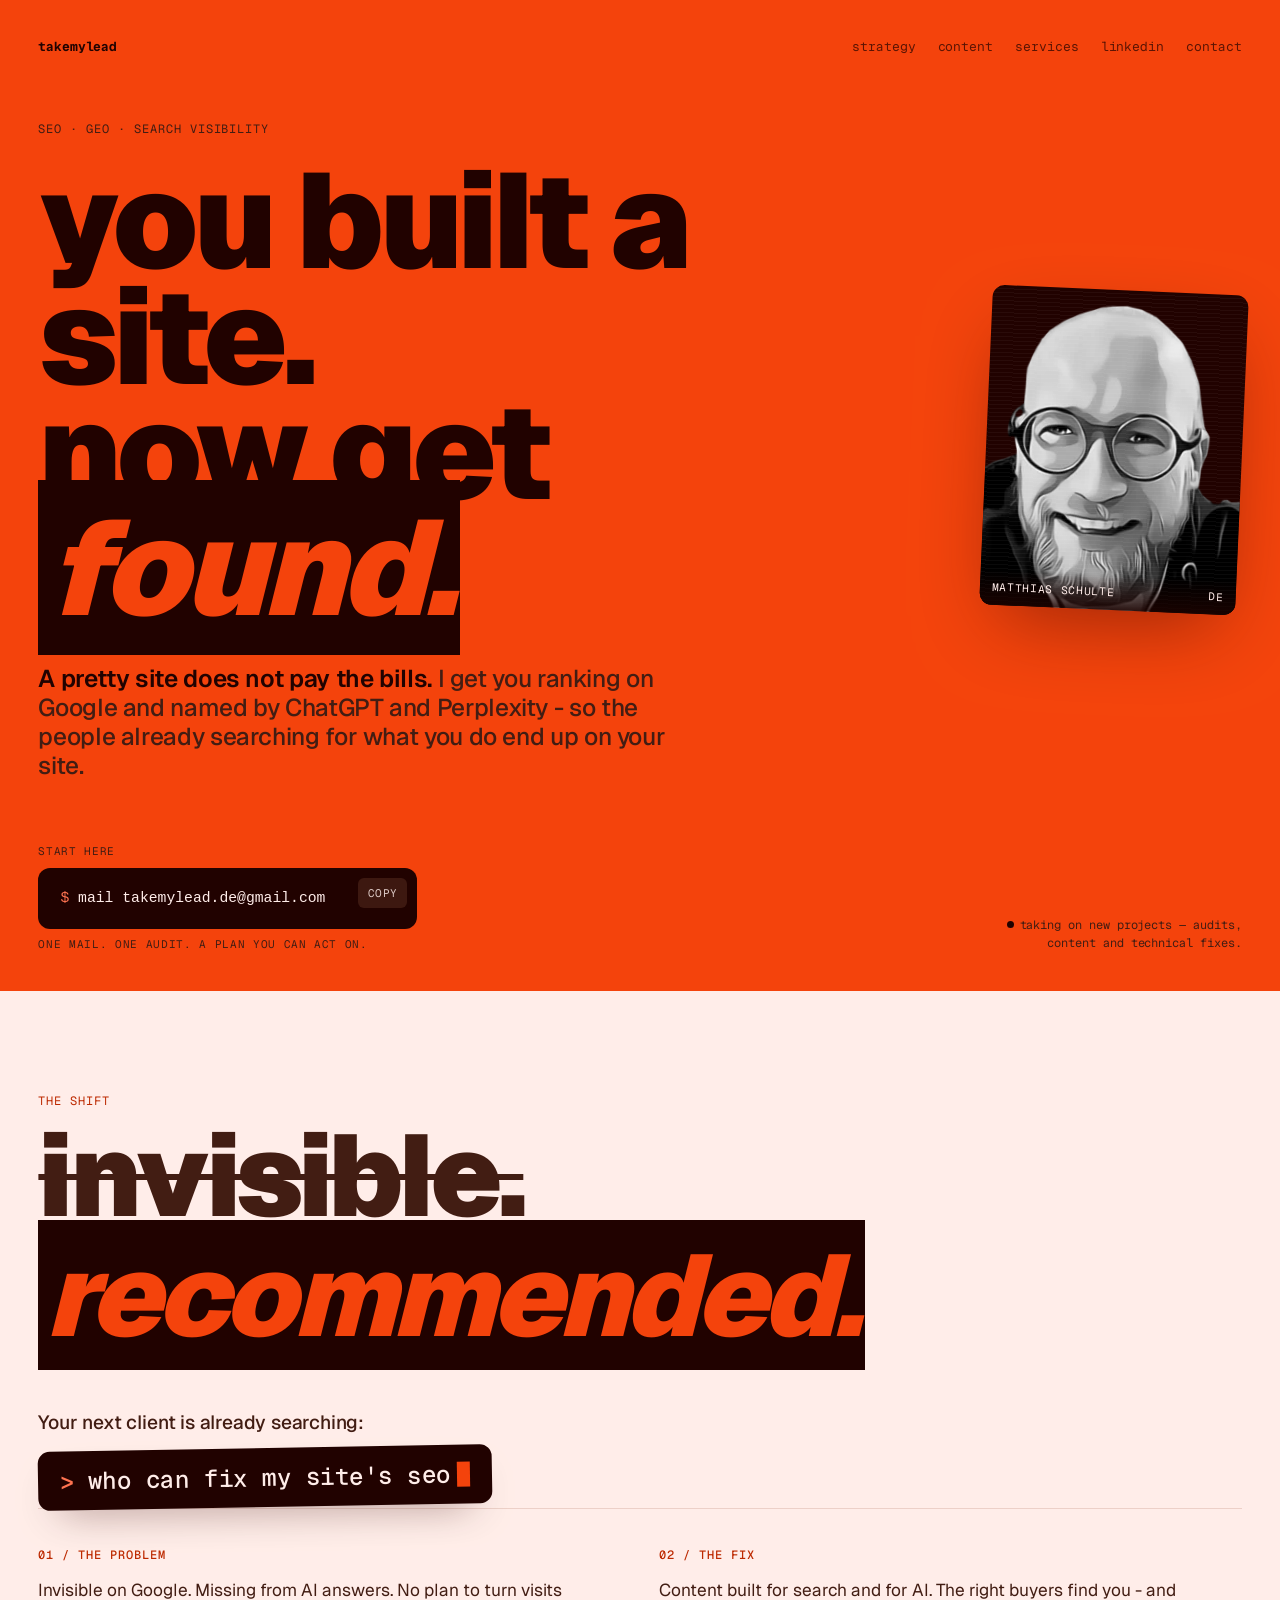
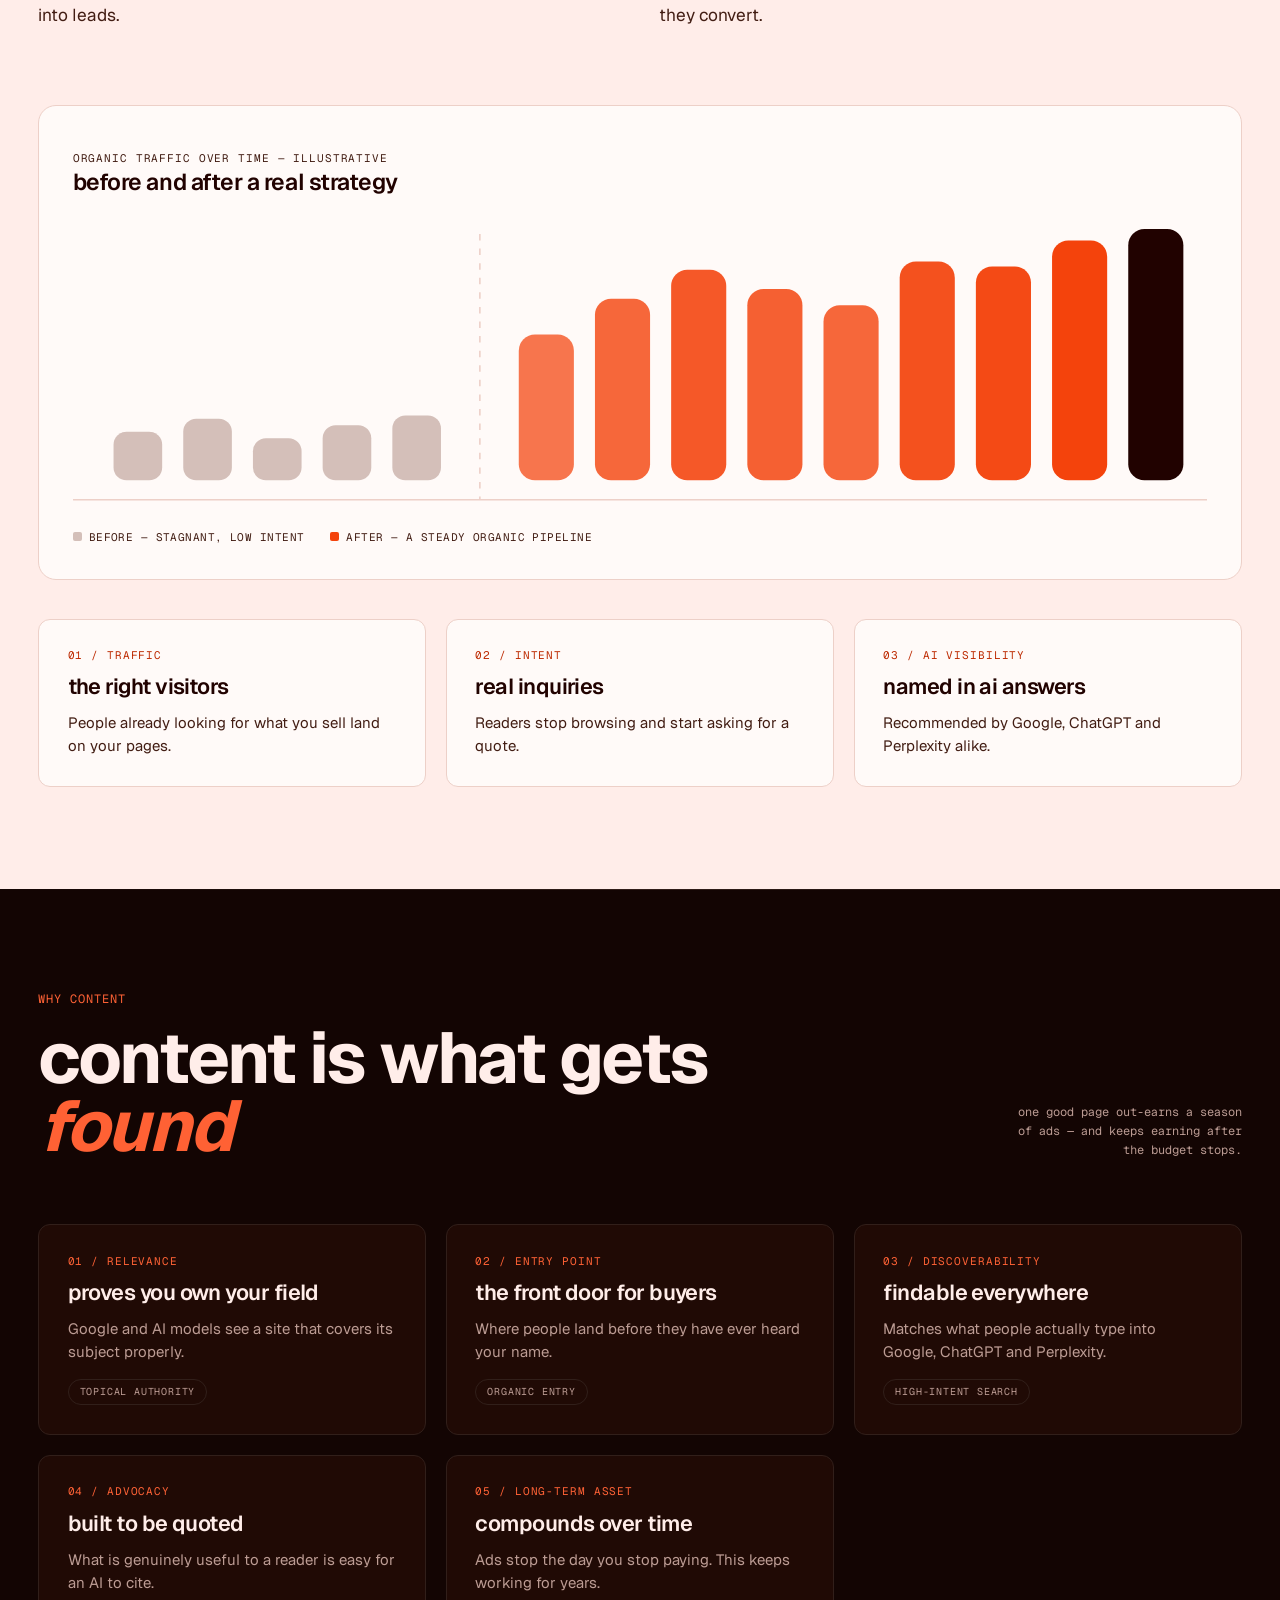
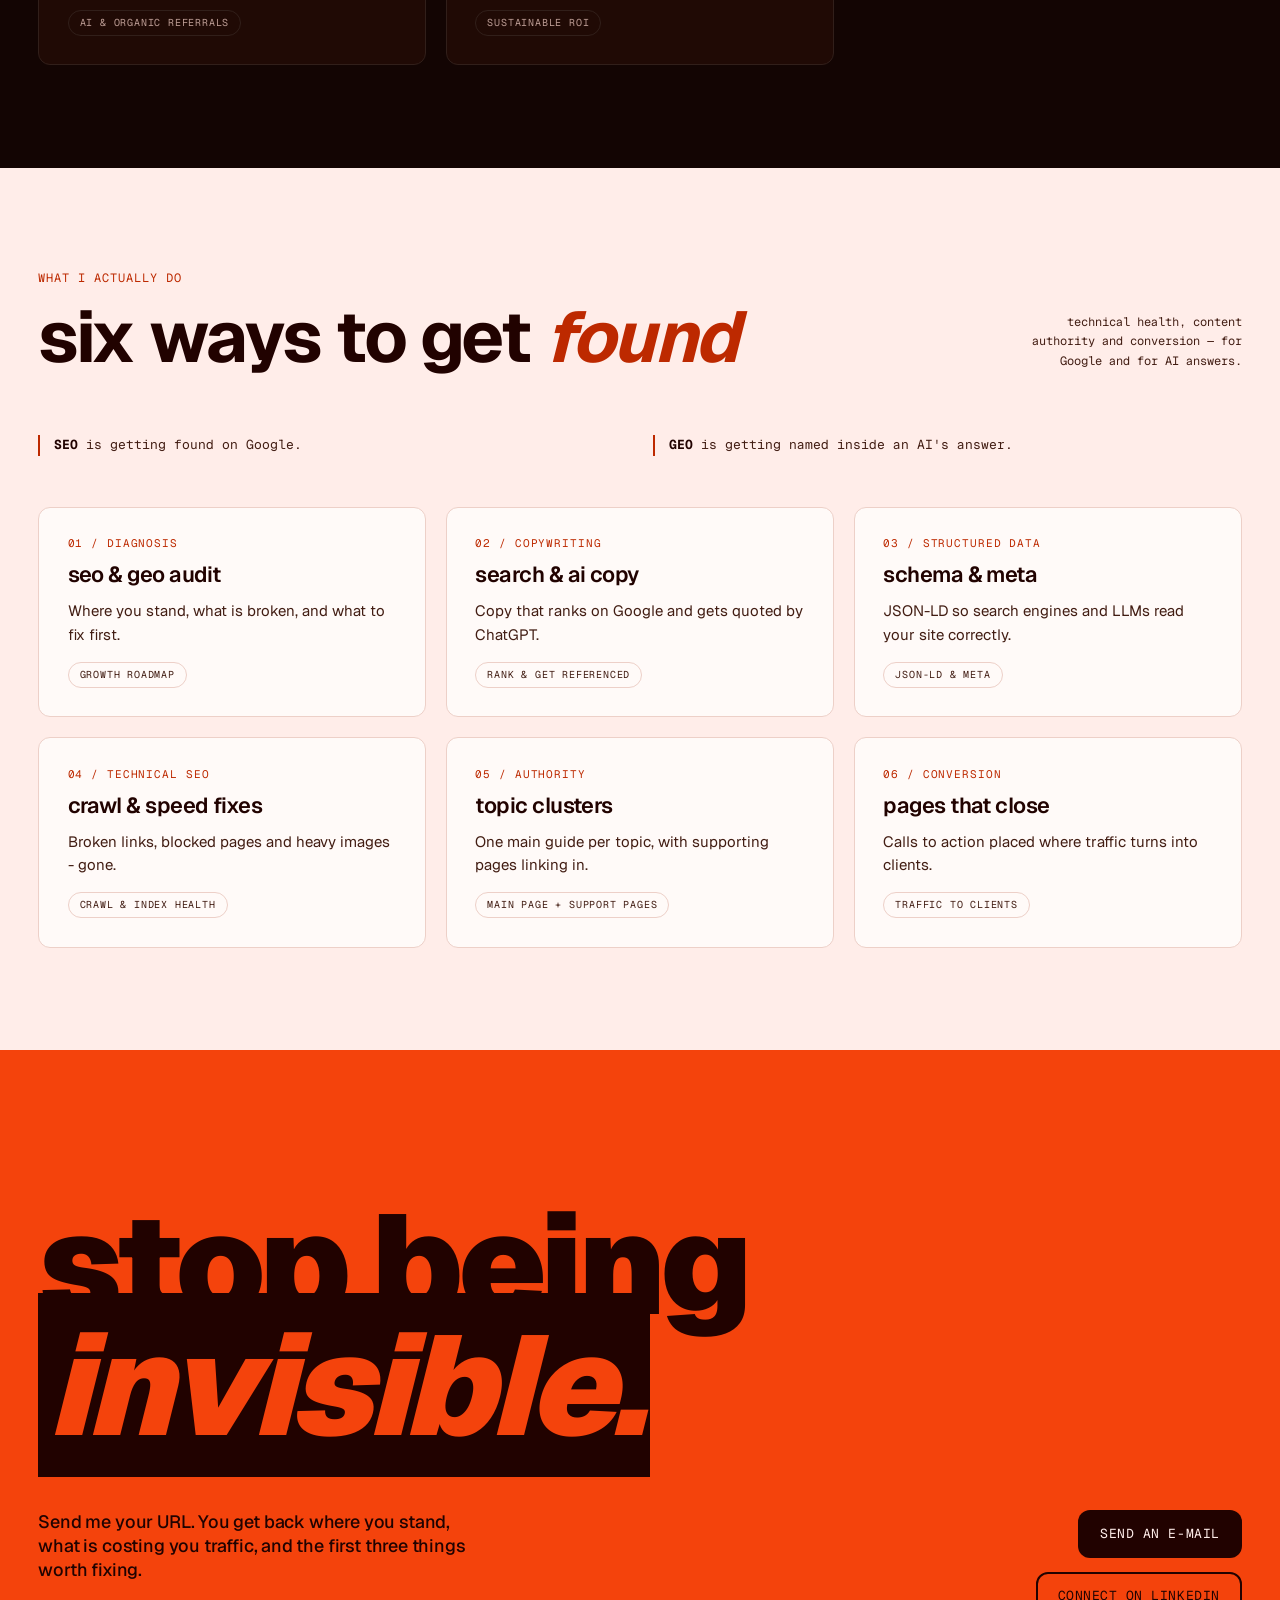
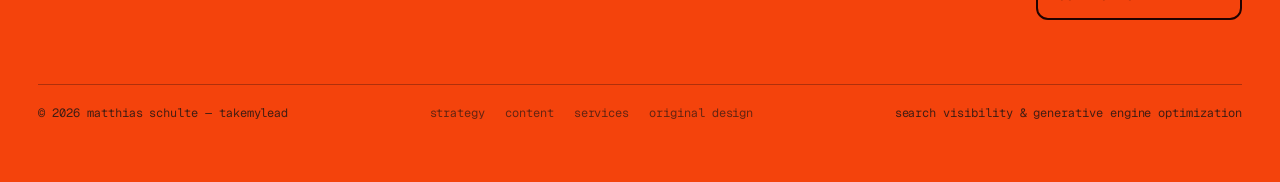
==== commit 974b1b88: "Break the dark run with paper bands, and cut the copy down Three dark bands in a row flattened the p" ====
--- a/index2/index.html
+++ b/index2/index.html
@@ -11,7 +11,7 @@
 <meta name="robots" content="noindex, follow">
 <link rel="canonical" href="https://www.takemylead.de/">
 <meta name="description" content="Pretty websites don't pay the bills - traffic that converts does. I optimize your site to answer questions, outrank competitors, and turn clicks into sales.">
-<meta name="theme-color" content="#1a1512">
+<meta name="theme-color" content="#f0601f">
 
 <link rel="icon" href="../favicon.svg" type="image/svg+xml">
 <link rel="icon" href="../favicon-32.png" sizes="32x32" type="image/png">
@@ -294,20 +294,53 @@
   50% { opacity: 1; transform: scale(1.15); }
 }
 
-/* === Dark sections === */
+/* === Bands ===
+   Every band reads its colours from the same five locals, so a band flips
+   between the dark canvas and the paper canvas by re-pointing them - nothing
+   downstream needs to know which one it is sitting on. */
 .band {
-  background: var(--dark-bg);
-  color: var(--dark-ink);
+  --bg: var(--dark-bg);
+  --elev: var(--dark-bg-elev);
+  --ink: var(--dark-ink);
+  --ink-soft: var(--dark-ink-soft);
+  --rule: var(--dark-rule);
+  --accent: var(--dark-accent);        /* safe for small text on this canvas */
+  --accent-loud: var(--dark-accent);   /* fills and display type */
+  --knock-bg: var(--dark-accent);      /* highlight box */
+  --knock-ink: var(--dark-bg);
+  --bar-base: oklch(48% 0.02 var(--hue));
+
+  background: var(--bg);
+  color: var(--ink);
   padding: clamp(60px, 8vw, 120px) clamp(20px, 3vw, 40px);
   position: relative;
 }
+/* Paper: the bright band that breaks up the dark run. The accent darkens
+   here - the hero orange on cream is far too pale to read at 12px. */
+.band.is-paper {
+  --bg: var(--hero-tint);
+  --elev: oklch(99% 0.008 var(--hue));
+  --ink: var(--hero-ink);
+  --ink-soft: var(--hero-ink-soft);
+  --rule: oklch(88% 0.035 var(--hue));
+  --accent: oklch(52% 0.19 var(--hue));
+  --accent-loud: var(--hero-bg);
+  --knock-bg: var(--hero-ink);
+  --knock-ink: var(--hero-bg);
+  --bar-base: oklch(82% 0.025 var(--hue));
+}
+.band.is-paper ::selection { background: var(--hero-bg); color: var(--hero-ink); }
+/* The dark canvas can carry a near-black shadow; paper cannot. */
+.band.is-paper .item:hover,
+.band.is-paper .item:focus-within { box-shadow: 0 22px 50px -32px oklch(40% 0.1 var(--hue) / 0.5); }
 .band::before {
   content: "";
   position: absolute;
   top: 0; left: 0; right: 0;
   height: 1px;
-  background: linear-gradient(to right, transparent, var(--dark-rule), transparent);
-}
+  background: linear-gradient(to right, transparent, var(--rule), transparent);
+}
+.band.is-paper::before { display: none; }
 .band-inner { max-width: var(--max-page); margin: 0 auto; }
 
 .band-head {
@@ -323,7 +356,7 @@
   font-size: 12px;
   letter-spacing: 0.08em;
   text-transform: uppercase;
-  color: var(--dark-accent);
+  color: var(--accent);
   margin: 0 0 16px;
 }
 .band-title {
@@ -335,12 +368,12 @@
   max-width: 16ch;
   text-transform: lowercase;
 }
-.band-title em { font-style: italic; color: var(--dark-accent); }
+.band-title em { font-style: italic; color: var(--accent); }
 .band-note {
   font-family: "Geist Mono", ui-monospace, monospace;
   font-size: 12px;
   line-height: 1.6;
-  color: var(--dark-ink-soft);
+  color: var(--ink-soft);
   max-width: 34ch;
   text-align: right;
   margin: 0;
@@ -356,7 +389,7 @@
   margin: 0 0 clamp(40px, 5vw, 72px);
 }
 .shift-statement .strike {
-  color: var(--dark-ink-soft);
+  color: var(--ink-soft);
   text-decoration: line-through;
   text-decoration-thickness: 0.055em;
 }
@@ -367,13 +400,13 @@
   font-weight: 400;
   letter-spacing: 0.14em;
   text-transform: uppercase;
-  color: var(--dark-ink-soft);
+  color: var(--ink-soft);
   margin: 0.34em 0;
 }
 .shift-statement .won {
   font-style: italic;
-  background: var(--dark-accent);
-  color: var(--dark-bg);
+  background: var(--knock-bg);
+  color: var(--knock-ink);
   padding: 0 0.06em;
 }
 
@@ -382,7 +415,7 @@
   display: grid;
   grid-template-columns: repeat(2, minmax(0, 1fr));
   gap: clamp(24px, 3vw, 48px);
-  border-top: 1px solid var(--dark-rule);
+  border-top: 1px solid var(--rule);
   padding-top: clamp(24px, 3vw, 40px);
 }
 .pair h3 {
@@ -390,7 +423,7 @@
   font-size: 12px;
   letter-spacing: 0.08em;
   text-transform: uppercase;
-  color: var(--dark-accent);
+  color: var(--accent);
   margin: 0 0 14px;
   font-weight: 500;
 }
@@ -398,15 +431,58 @@
   margin: 0;
   font-size: clamp(16px, 1.35vw, 20px);
   line-height: 1.45;
-  color: var(--dark-ink-soft);
+  color: var(--ink-soft);
   max-width: 48ch;
 }
+
+/* The query a buyer actually types - brag's tilted prompt, repurposed */
+.query {
+  margin: clamp(32px, 4vw, 52px) 0 0;
+  display: grid;
+  justify-items: start;
+  gap: 12px;
+}
+.query-lead {
+  font-size: clamp(16px, 1.5vw, 21px);
+  font-weight: 500;
+  letter-spacing: -0.01em;
+  color: var(--ink-soft);
+  margin: 0;
+}
+.query-line {
+  display: inline-flex;
+  align-items: center;
+  gap: 0.55em;
+  max-width: 100%;
+  font-family: "Geist Mono", ui-monospace, monospace;
+  font-size: clamp(16px, 1.9vw, 27px);
+  font-weight: 500;
+  letter-spacing: -0.02em;
+  line-height: 1.2;
+  background: var(--hero-ink);
+  color: var(--hero-tint);
+  padding: 0.62em 0.9em;
+  border-radius: var(--radius-md);
+  transform: rotate(-1deg);
+  box-shadow: 0 18px 40px -22px oklch(20% 0.08 var(--hue) / 0.7);
+  margin: 0;
+}
+.query-line .prompt { color: oklch(72% 0.18 var(--hue)); }
+.query-caret {
+  display: inline-block;
+  width: 0.55em;
+  height: 1.05em;
+  margin-left: -0.3em;
+  background: var(--hero-bg);
+  animation: blink 1.1s steps(1, end) infinite;
+}
+@keyframes blink { 50% { opacity: 0; } }
 
 /* Chart */
 .chart-wrap {
   margin-top: clamp(48px, 6vw, 88px);
-  background: var(--dark-bg-elev);
-  border: 1px solid var(--dark-rule);
+  background: var(--elev);
+  border: 1px solid var(--rule);
   border-radius: var(--radius-lg);
   padding: clamp(20px, 2.6vw, 34px);
 }
@@ -424,7 +500,7 @@
   font-size: 11px;
   letter-spacing: 0.08em;
   text-transform: uppercase;
-  color: var(--dark-ink-soft);
+  color: var(--ink-soft);
 }
 .chart-title {
   font-size: clamp(18px, 1.8vw, 24px);
@@ -438,8 +514,8 @@
   font-size: 11px;
   letter-spacing: 0.06em;
   text-transform: uppercase;
-  color: var(--dark-bg);
-  background: var(--dark-accent);
+  color: var(--knock-ink);
+  background: var(--knock-bg);
   border-radius: 999px;
   padding: 5px 12px;
   opacity: 0;
@@ -458,6 +534,11 @@
   transition: transform 900ms var(--ease-out), opacity 180ms var(--ease-out), filter 180ms var(--ease-out);
 }
 .chart-svg.animate-bars .svg-bar:hover { opacity: 1; filter: brightness(1.22); }
+/* Bar fills come from the band, so the chart re-colours itself on paper. */
+.bar-base { fill: var(--bar-base); }
+.bar-opt { fill: var(--accent-loud); }
+.bar-top { fill: var(--ink); }
+.chart-rule { stroke: var(--rule); }
 .chart-legend {
   display: flex;
   gap: 26px;
@@ -467,7 +548,7 @@
   font-size: 11px;
   letter-spacing: 0.04em;
   text-transform: uppercase;
-  color: var(--dark-ink-soft);
+  color: var(--ink-soft);
 }
 .chart-legend span::before {
   content: "";
@@ -476,8 +557,8 @@
   border-radius: 2px;
   margin-right: 7px;
 }
-.chart-legend .is-base::before { background: oklch(48% 0.02 var(--hue)); }
-.chart-legend .is-opt::before { background: var(--dark-accent); }
+.chart-legend .is-base::before { background: var(--bar-base); }
+.chart-legend .is-opt::before { background: var(--accent-loud); }
 
 /* Card grid */
 .grid {
@@ -486,8 +567,8 @@
   gap: clamp(16px, 1.6vw, 24px);
 }
 .item {
-  background: var(--dark-bg-elev);
-  border: 1px solid var(--dark-rule);
+  background: var(--elev);
+  border: 1px solid var(--rule);
   border-radius: var(--radius-md);
   padding: clamp(20px, 2.2vw, 30px);
   display: grid;
@@ -496,7 +577,7 @@
   transition: transform 320ms var(--ease-out), border-color 320ms var(--ease-out), box-shadow 320ms var(--ease-out);
 }
 .item:hover, .item:focus-within {
-  border-color: var(--dark-accent);
+  border-color: var(--accent);
   transform: translateY(-3px);
   box-shadow: 0 24px 60px -24px oklch(15% 0.04 var(--hue) / 0.8);
 }
@@ -505,7 +586,7 @@
   font-size: 11px;
   letter-spacing: 0.08em;
   text-transform: uppercase;
-  color: var(--dark-accent);
+  color: var(--accent);
 }
 .item h3 {
   margin: 0;
@@ -519,7 +600,7 @@
   margin: 0;
   font-size: 15px;
   line-height: 1.55;
-  color: var(--dark-ink-soft);
+  color: var(--ink-soft);
 }
 .item .tag {
   justify-self: start;
@@ -528,8 +609,8 @@
   font-size: 10px;
   letter-spacing: 0.08em;
   text-transform: uppercase;
-  color: var(--dark-ink-soft);
-  border: 1px solid var(--dark-rule);
+  color: var(--ink-soft);
+  border: 1px solid var(--rule);
   border-radius: 999px;
   padding: 5px 11px;
 }
@@ -543,10 +624,10 @@
   font-family: "Geist Mono", ui-monospace, monospace;
   font-size: 13px;
   line-height: 1.6;
-  color: var(--dark-ink-soft);
-}
-.defs p { margin: 0; border-left: 2px solid var(--dark-accent); padding-left: 14px; }
-.defs b { color: var(--dark-ink); font-weight: 700; }
+  color: var(--ink-soft);
+}
+.defs p { margin: 0; border-left: 2px solid var(--accent); padding-left: 14px; }
+.defs b { color: var(--ink); font-weight: 700; }
 
 /* === Outro === */
 .outro {
@@ -704,10 +785,9 @@
         now get <span class="emph">found.</span>
       </h1>
       <p class="hero-sub">
-        <strong>Shaping your website to rank - not just sit there looking pretty.</strong>
-        I position your brand to be found on Google and recommended by modern AI
-        search engines like ChatGPT and Perplexity, so the people already
-        searching for what you do end up on your site.
+        <strong>A pretty site does not pay the bills.</strong>
+        I get you ranking on Google and named by ChatGPT and Perplexity - so the
+        people already searching for what you do end up on your site.
       </p>
     </div>
 
@@ -722,19 +802,19 @@
     <div class="contact-stack">
       <span class="contact-label">start here</span>
       <pre class="contact-block"><code><span class="prompt">$</span> mail takemylead.de@gmail.com</code><button class="copy" type="button" data-copy="takemylead.de@gmail.com">copy</button></pre>
-      <span class="contact-label">one mail. one audit. a roadmap you can act on.</span>
+      <span class="contact-label">one mail. one audit. a plan you can act on.</span>
     </div>
     <p class="hero-meta">
       <span class="dot"></span>taking on new projects &mdash; audits, content
-      architecture and technical fixes for Google and AI answer engines.
+      and technical fixes.
     </p>
   </div>
 </header>
 
 <main id="main">
 
-  <!-- ============ THE SHIFT ============ -->
-  <section class="band" id="shift">
+  <!-- ============ THE SHIFT (paper) ============ -->
+  <section class="band is-paper" id="shift">
     <div class="band-inner">
       <p class="eyebrow reveal">the shift</p>
       <h2 class="shift-statement reveal">
@@ -743,14 +823,19 @@
         <span class="won">recommended.</span>
       </h2>
 
+      <div class="query reveal">
+        <p class="query-lead">Your next client is already searching:</p>
+        <p class="query-line"><span class="prompt">&gt;</span> who can fix my site's seo<span class="query-caret"></span></p>
+      </div>
+
       <div class="pair reveal">
         <div>
-          <h3>01 / why most websites struggle</h3>
-          <p>They are invisible on search engines, missing from AI answers, and lack a clear strategy to convert traffic.</p>
+          <h3>01 / the problem</h3>
+          <p>Invisible on Google. Missing from AI answers. No plan to turn visits into leads.</p>
         </div>
         <div>
-          <h3>02 / what i do</h3>
-          <p>I create content optimized for traditional SEO and AI search (GEO). I help you reach the right buyers, solve their specific problems, and turn casual traffic into reliable business leads.</p>
+          <h3>02 / the fix</h3>
+          <p>Content built for search and for AI. The right buyers find you - and they convert.</p>
         </div>
       </div>
 
@@ -759,56 +844,56 @@
       <div class="chart-wrap reveal">
         <div class="chart-head">
           <div>
-            <p class="chart-kicker">organic traffic over time</p>
-            <p class="chart-title">the impact of tailored seo &amp; ai search</p>
+            <p class="chart-kicker">organic traffic over time &mdash; illustrative</p>
+            <p class="chart-title">before and after a real strategy</p>
           </div>
           <p class="chart-readout" id="chart-readout" aria-live="polite"></p>
         </div>
 
         <svg class="chart-svg" viewBox="0 0 700 180" role="img"
              aria-label="Bar chart: a flat baseline of stagnant traffic, then a rising curve once a tailored SEO and GEO strategy is applied.">
-          <rect data-val="Baseline: unoptimized search"  x="25"  y="130" width="30" height="30"  rx="8"  fill="oklch(48% 0.02 35)" class="svg-bar" />
-          <rect data-val="Baseline: low intent traffic"  x="68"  y="122" width="30" height="38"  rx="8"  fill="oklch(48% 0.02 35)" class="svg-bar" />
-          <rect data-val="Baseline: stagnant visibility" x="111" y="134" width="30" height="26"  rx="8"  fill="oklch(48% 0.02 35)" class="svg-bar" />
-          <rect data-val="Baseline: unindexed content"   x="154" y="126" width="30" height="34"  rx="8"  fill="oklch(48% 0.02 35)" class="svg-bar" />
-          <rect data-val="Baseline: pre-strategy level"  x="197" y="120" width="30" height="40"  rx="8"  fill="oklch(48% 0.02 35)" class="svg-bar" />
-
-          <line x1="251" y1="8" x2="251" y2="172" stroke="oklch(26% 0.03 35)" stroke-width="1" stroke-dasharray="4 5" />
-
-          <rect data-val="Phase 1: technical audit"             x="275" y="70" width="34" height="90"  rx="10" fill="oklch(72% 0.22 35)" opacity="0.72" class="svg-bar" />
-          <rect data-val="Phase 2: keyword clustering"          x="322" y="48" width="34" height="112" rx="10" fill="oklch(72% 0.22 35)" opacity="0.8"  class="svg-bar" />
-          <rect data-val="Phase 3: topical authority"           x="369" y="30" width="34" height="130" rx="10" fill="oklch(72% 0.22 35)" opacity="0.88" class="svg-bar" />
-          <rect data-val="Phase 4: geo &amp; ai search citation"    x="416" y="42" width="34" height="118" rx="10" fill="oklch(72% 0.22 35)" opacity="0.84" class="svg-bar" />
-          <rect data-val="Phase 5: high-intent inflow"          x="463" y="52" width="34" height="108" rx="10" fill="oklch(72% 0.22 35)" opacity="0.8"  class="svg-bar" />
-          <rect data-val="Phase 6: search engine dominance"     x="510" y="25" width="34" height="135" rx="10" fill="oklch(72% 0.22 35)" opacity="0.92" class="svg-bar" />
-          <rect data-val="Phase 7: sustained growth"            x="557" y="28" width="34" height="132" rx="10" fill="oklch(72% 0.22 35)" opacity="0.96" class="svg-bar" />
-          <rect data-val="Phase 8: compounding authority"       x="604" y="12" width="34" height="148" rx="10" fill="oklch(72% 0.22 35)" class="svg-bar" />
-          <rect data-val="Target: inbound pipeline"             x="651" y="5"  width="34" height="155" rx="10" fill="oklch(96% 0.02 35)" class="svg-bar" />
-
-          <line x1="0" y1="172" x2="700" y2="172" stroke="oklch(26% 0.03 35)" stroke-width="1" />
+          <rect data-val="Baseline: unoptimized search"  x="25"  y="130" width="30" height="30"  rx="8"  class="svg-bar bar-base" />
+          <rect data-val="Baseline: low intent traffic"  x="68"  y="122" width="30" height="38"  rx="8"  class="svg-bar bar-base" />
+          <rect data-val="Baseline: stagnant visibility" x="111" y="134" width="30" height="26"  rx="8"  class="svg-bar bar-base" />
+          <rect data-val="Baseline: unindexed content"   x="154" y="126" width="30" height="34"  rx="8"  class="svg-bar bar-base" />
+          <rect data-val="Baseline: pre-strategy level"  x="197" y="120" width="30" height="40"  rx="8"  class="svg-bar bar-base" />
+
+          <line x1="251" y1="8" x2="251" y2="172" class="chart-rule" stroke-width="1" stroke-dasharray="4 5" />
+
+          <rect data-val="Phase 1: technical audit"             x="275" y="70" width="34" height="90"  rx="10" opacity="0.72" class="svg-bar bar-opt" />
+          <rect data-val="Phase 2: keyword clustering"          x="322" y="48" width="34" height="112" rx="10" opacity="0.8"  class="svg-bar bar-opt" />
+          <rect data-val="Phase 3: topical authority"           x="369" y="30" width="34" height="130" rx="10" opacity="0.88" class="svg-bar bar-opt" />
+          <rect data-val="Phase 4: geo &amp; ai search citation"    x="416" y="42" width="34" height="118" rx="10" opacity="0.84" class="svg-bar bar-opt" />
+          <rect data-val="Phase 5: high-intent inflow"          x="463" y="52" width="34" height="108" rx="10" opacity="0.8"  class="svg-bar bar-opt" />
+          <rect data-val="Phase 6: search engine dominance"     x="510" y="25" width="34" height="135" rx="10" opacity="0.92" class="svg-bar bar-opt" />
+          <rect data-val="Phase 7: sustained growth"            x="557" y="28" width="34" height="132" rx="10" opacity="0.96" class="svg-bar bar-opt" />
+          <rect data-val="Phase 8: compounding authority"       x="604" y="12" width="34" height="148" rx="10" class="svg-bar bar-opt" />
+          <rect data-val="Target: inbound pipeline"             x="651" y="5"  width="34" height="155" rx="10" class="svg-bar bar-top" />
+
+          <line x1="0" y1="172" x2="700" y2="172" class="chart-rule" stroke-width="1" />
         </svg>
 
         <div class="chart-legend">
-          <span class="is-base">baseline &mdash; stagnant site, low search intent</span>
-          <span class="is-opt">optimized strategy &mdash; continuous organic lead pipeline</span>
+          <span class="is-base">before &mdash; stagnant, low intent</span>
+          <span class="is-opt">after &mdash; a steady organic pipeline</span>
         </div>
       </div>
 
       <div class="grid reveal" style="margin-top: clamp(28px, 3vw, 44px);">
         <article class="item">
-          <span class="item-no">01 / relevant traffic</span>
-          <h3>more relevant visitors</h3>
-          <p>More of the people already searching for what you sell land on your pages.</p>
+          <span class="item-no">01 / traffic</span>
+          <h3>the right visitors</h3>
+          <p>People already looking for what you sell land on your pages.</p>
         </article>
         <article class="item">
           <span class="item-no">02 / intent</span>
-          <h3>high-intent leads</h3>
-          <p>Turning passive site readers into actionable business inquiries.</p>
+          <h3>real inquiries</h3>
+          <p>Readers stop browsing and start asking for a quote.</p>
         </article>
         <article class="item">
           <span class="item-no">03 / ai visibility</span>
-          <h3>appear in ai answers</h3>
-          <p>Positioned to be recommended across search engines and AI assistants.</p>
+          <h3>named in ai answers</h3>
+          <p>Recommended by Google, ChatGPT and Perplexity alike.</p>
         </article>
       </div>
     </div>
@@ -818,12 +903,12 @@
   <section class="band" id="content">
     <div class="band-head">
       <div>
-        <p class="eyebrow">content strategy that converts</p>
-        <h2 class="band-title">why tailored content drives <em>real</em> results</h2>
+        <p class="eyebrow">why content</p>
+        <h2 class="band-title">content is what gets <em>found</em></h2>
       </div>
       <p class="band-note">
-        five reasons one well-built page out-earns a season of ads &mdash; and
-        keeps earning after the budget stops.
+        one good page out-earns a season of ads &mdash; and keeps earning after
+        the budget stops.
       </p>
     </div>
 
@@ -831,93 +916,92 @@
       <div class="grid reveal">
         <article class="item">
           <span class="item-no">01 / relevance</span>
-          <h3>establishes site relevance</h3>
-          <p>Signals to search engines and AI models that your site is a credible, well-covered authority in your field.</p>
+          <h3>proves you own your field</h3>
+          <p>Google and AI models see a site that covers its subject properly.</p>
           <span class="tag">topical authority</span>
         </article>
         <article class="item">
           <span class="item-no">02 / entry point</span>
           <h3>the front door for buyers</h3>
-          <p>Serves as the primary landing surface for potential customers looking for solutions before knowing your brand.</p>
-          <span class="tag">organic traffic entry</span>
+          <p>Where people land before they have ever heard your name.</p>
+          <span class="tag">organic entry</span>
         </article>
         <article class="item">
           <span class="item-no">03 / discoverability</span>
-          <h3>makes you findable everywhere</h3>
-          <p>Matches exact queries people type into Google and modern AI assistants like ChatGPT and Perplexity.</p>
+          <h3>findable everywhere</h3>
+          <p>Matches what people actually type into Google, ChatGPT and Perplexity.</p>
           <span class="tag">high-intent search</span>
         </article>
         <article class="item">
           <span class="item-no">04 / advocacy</span>
-          <h3>built to be referenced</h3>
-          <p>Content that is genuinely useful to people is also easier for search engines and AI systems like ChatGPT, Perplexity and Gemini to discover, understand and reference.</p>
+          <h3>built to be quoted</h3>
+          <p>What is genuinely useful to a reader is easy for an AI to cite.</p>
           <span class="tag">ai &amp; organic referrals</span>
         </article>
         <article class="item">
           <span class="item-no">05 / long-term asset</span>
           <h3>compounds over time</h3>
-          <p>Unlike paid ads that stop generating leads the second you stop paying, strategic organic content builds domain authority that compounds over months and years.</p>
+          <p>Ads stop the day you stop paying. This keeps working for years.</p>
           <span class="tag">sustainable roi</span>
         </article>
       </div>
     </div>
   </section>
 
-  <!-- ============ SERVICES ============ -->
-  <section class="band" id="services">
+  <!-- ============ SERVICES (paper) ============ -->
+  <section class="band is-paper" id="services">
     <div class="band-head">
       <div>
         <p class="eyebrow">what i actually do</p>
-        <h2 class="band-title">core <em>optimization</em> services</h2>
+        <h2 class="band-title">six ways to get <em>found</em></h2>
       </div>
       <p class="band-note">
-        six disciplines that move a site from invisible to recommended &mdash;
-        technical health, content authority and conversion, for both Google and
-        modern AI answer engines.
+        technical health, content authority and conversion &mdash; for Google and
+        for AI answers.
       </p>
     </div>
 
     <div class="band-inner">
       <div class="defs reveal">
         <p><b>SEO</b> is getting found on Google.</p>
-        <p><b>GEO</b> &mdash; generative engine optimization &mdash; is getting discovered inside AI-generated answers.</p>
+        <p><b>GEO</b> is getting named inside an AI's answer.</p>
       </div>
 
       <div class="grid reveal">
         <article class="item">
           <span class="item-no">01 / diagnosis</span>
-          <h3>holistic seo &amp; geo audit</h3>
-          <p>Analyze your site's technical health, content structure, and search visibility to build a clear, prioritized growth roadmap.</p>
+          <h3>seo &amp; geo audit</h3>
+          <p>Where you stand, what is broken, and what to fix first.</p>
           <span class="tag">growth roadmap</span>
         </article>
         <article class="item">
           <span class="item-no">02 / copywriting</span>
-          <h3>high-converting search &amp; ai copy</h3>
-          <p>Write clear, persuasive copy designed to perform well in search and increase your chances of being referenced by AI assistants like ChatGPT and Perplexity.</p>
+          <h3>search &amp; ai copy</h3>
+          <p>Copy that ranks on Google and gets quoted by ChatGPT.</p>
           <span class="tag">rank &amp; get referenced</span>
         </article>
         <article class="item">
           <span class="item-no">03 / structured data</span>
-          <h3>structured data &amp; schema</h3>
-          <p>Configure meta titles, descriptions, and structured JSON-LD data so search engines and LLMs instantly understand your authority and services.</p>
+          <h3>schema &amp; meta</h3>
+          <p>JSON-LD so search engines and LLMs read your site correctly.</p>
           <span class="tag">json-ld &amp; meta</span>
         </article>
         <article class="item">
           <span class="item-no">04 / technical seo</span>
-          <h3>technical, image &amp; crawl fixes</h3>
-          <p>Identify and resolve broken links, indexation blocks, heavy uncompressed images, and site errors so search engine crawlers and AI bots can index your pages without friction.</p>
+          <h3>crawl &amp; speed fixes</h3>
+          <p>Broken links, blocked pages and heavy images - gone.</p>
           <span class="tag">crawl &amp; index health</span>
         </article>
         <article class="item">
           <span class="item-no">05 / authority</span>
-          <h3>topic clusters for authority</h3>
-          <p>Group your pages around one main guide per topic, with the smaller pages linking back to it. That pattern shows search engines and AI tools that you really know your subject.</p>
+          <h3>topic clusters</h3>
+          <p>One main guide per topic, with supporting pages linking in.</p>
           <span class="tag">main page + support pages</span>
         </article>
         <article class="item">
           <span class="item-no">06 / conversion</span>
-          <h3>on-page conversion architecture</h3>
-          <p>Strategically position high-converting calls to action, clear value propositions, and lead capture points to turn organic traffic into paying clients.</p>
+          <h3>pages that close</h3>
+          <p>Calls to action placed where traffic turns into clients.</p>
           <span class="tag">traffic to clients</span>
         </article>
       </div>
@@ -931,9 +1015,8 @@
     <h2 class="outro-headline">stop being <em>invisible.</em></h2>
     <div class="outro-grid">
       <p class="outro-meta">
-        Ready to turn search traffic into a reliable pipeline? Let's audit your
-        current digital footprint and map out a precise content architecture
-        that scales your organic reach across Google and AI search platforms.
+        Send me your URL. You get back where you stand, what is costing you
+        traffic, and the first three things worth fixing.
       </p>
       <div class="outro-actions">
         <a class="btn" href="mailto:takemylead.de@gmail.com">send an e-mail</a>
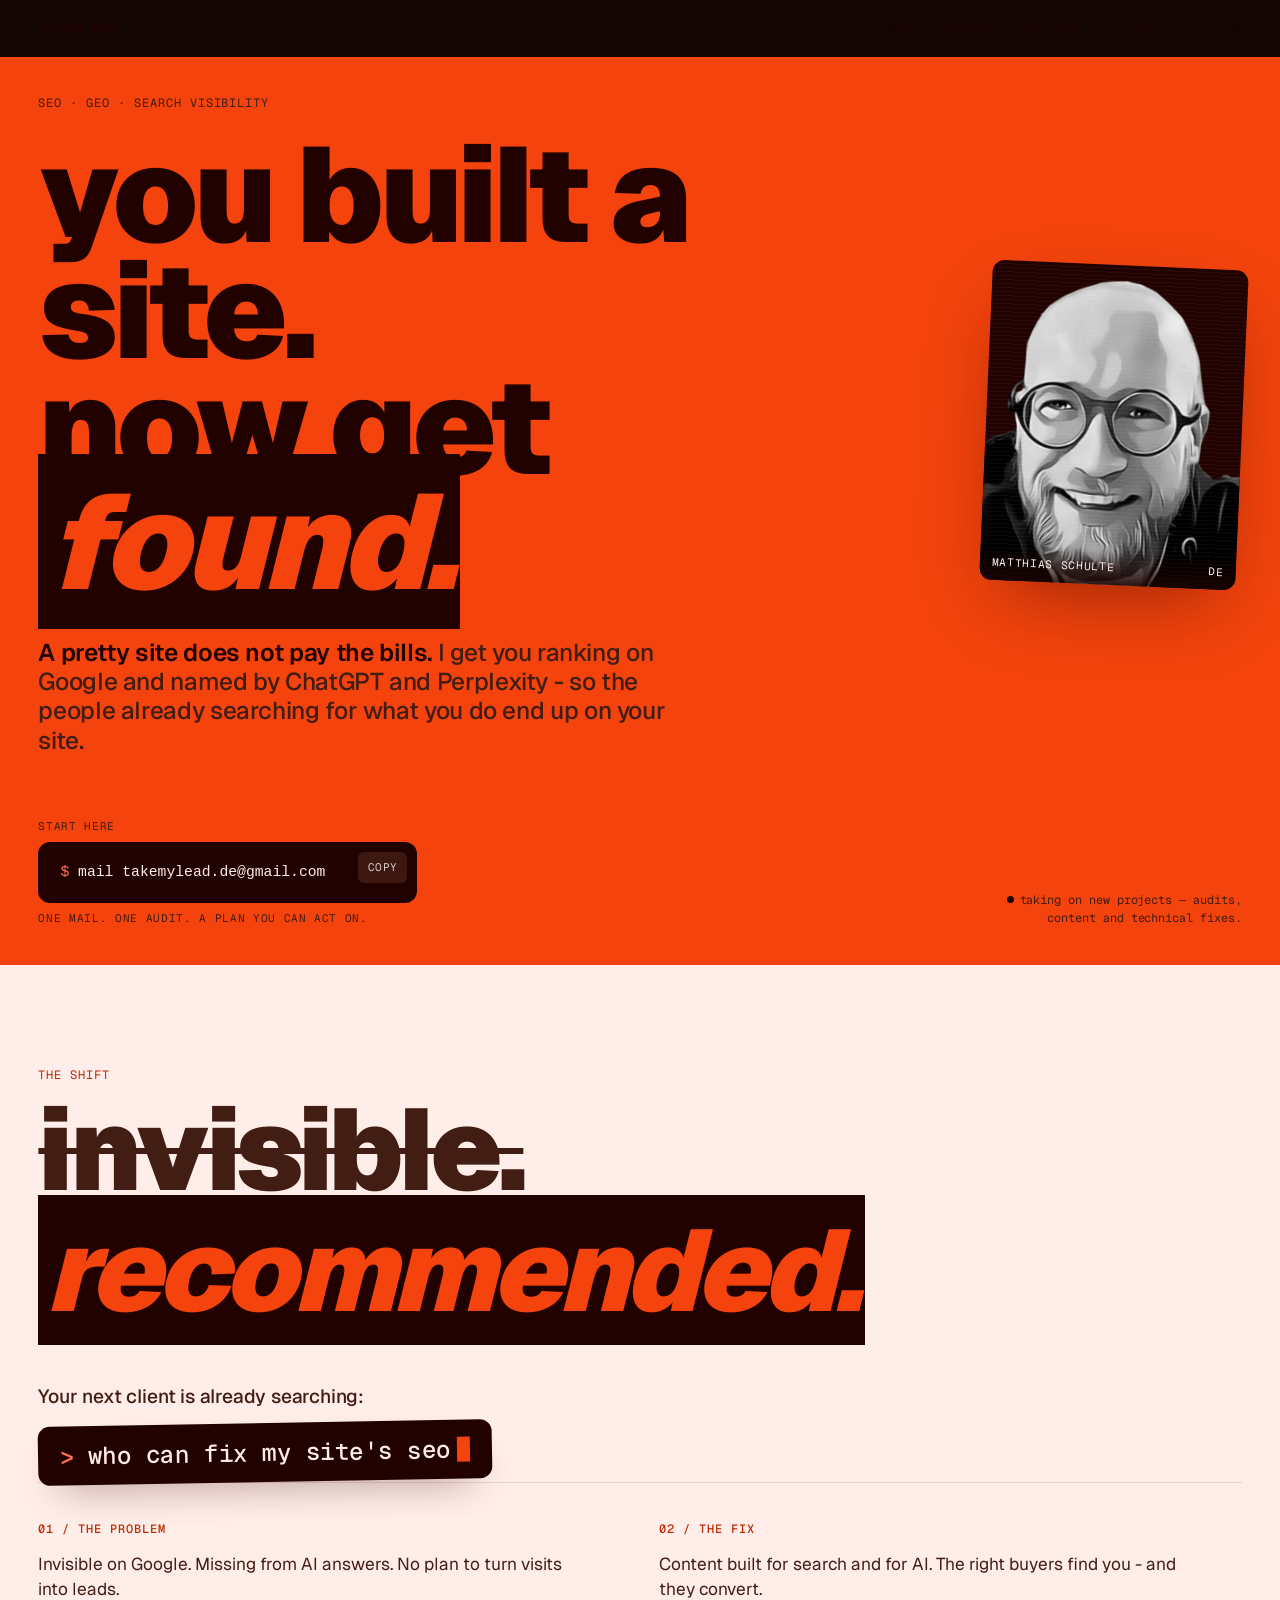
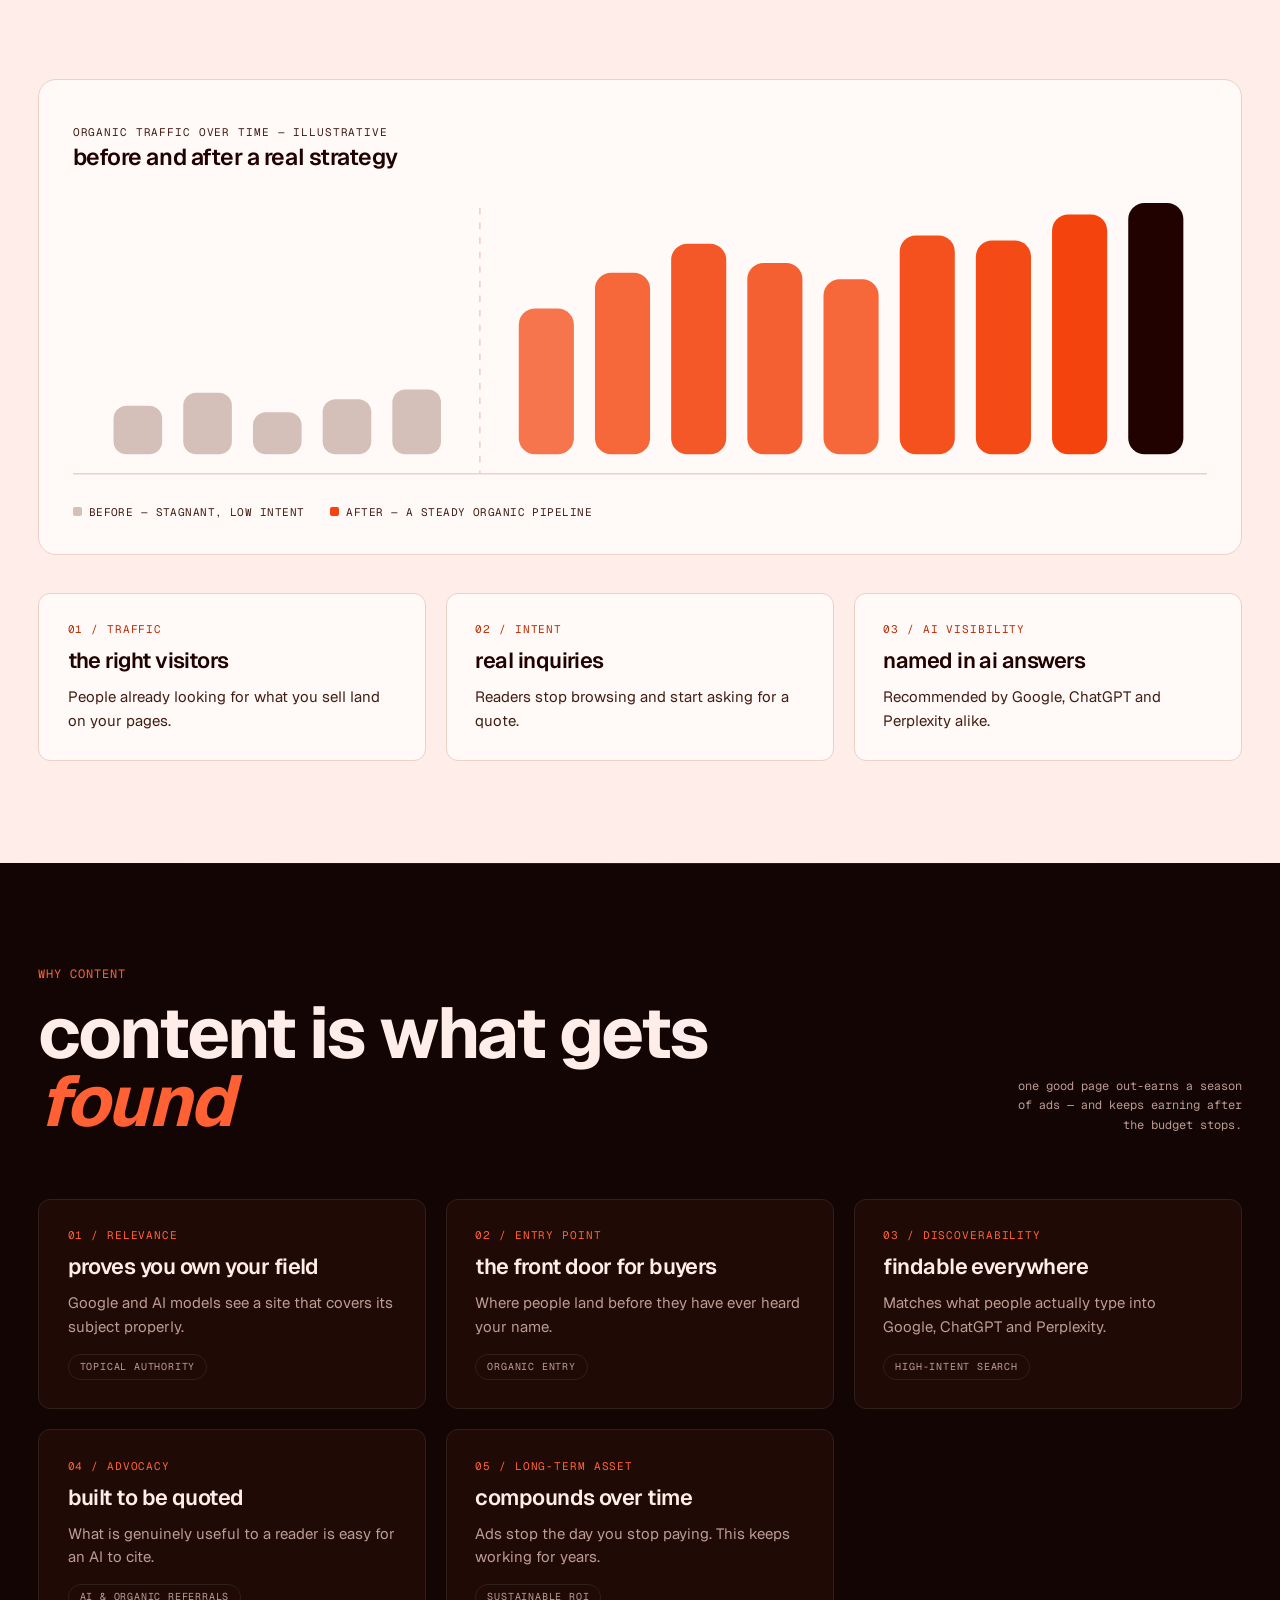
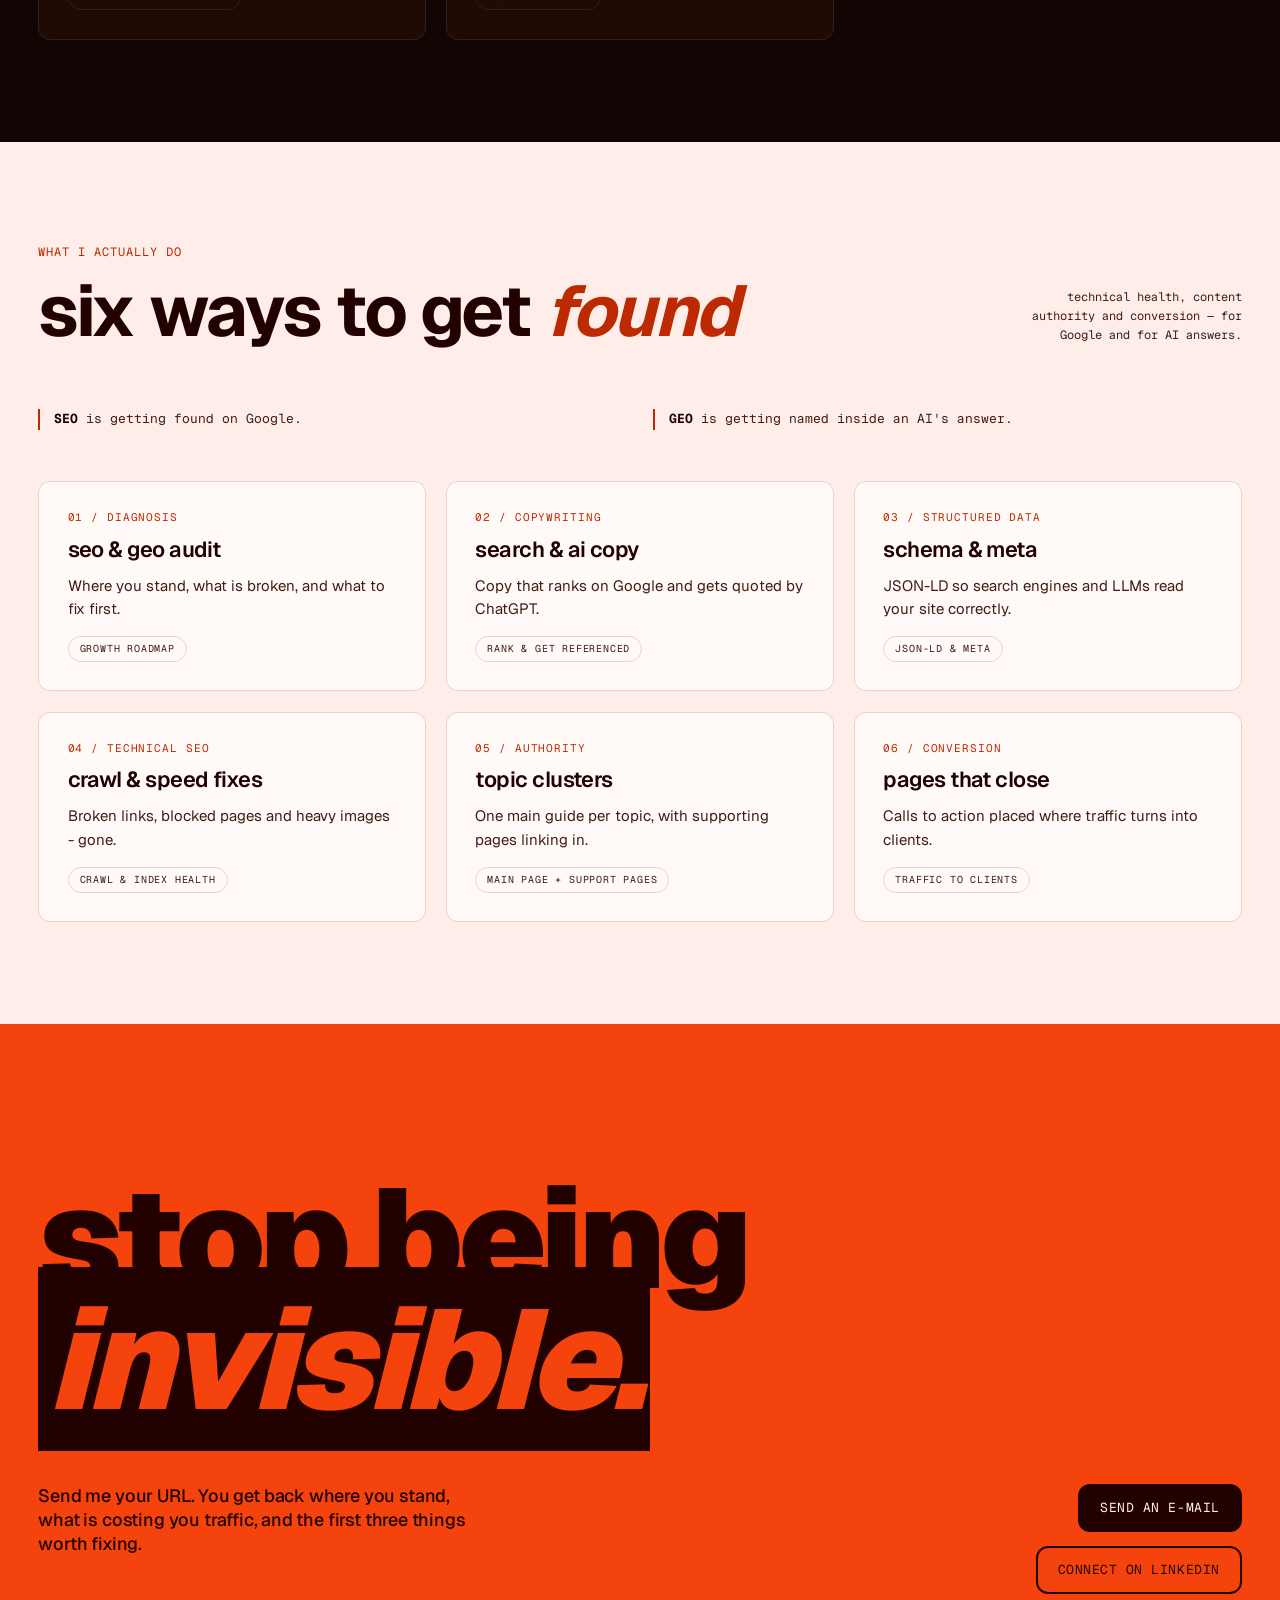
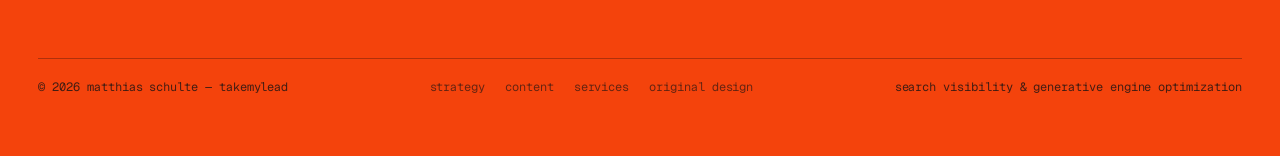
==== commit 37efe1b4: "Put the header on the content column and make it stick The topbar sat in the hero's padding box whil" ====
--- a/index2/index.html
+++ b/index2/index.html
@@ -53,7 +53,7 @@
 
 *, *::before, *::after { box-sizing: border-box; }
 html, body { margin: 0; padding: 0; }
-html { scroll-behavior: smooth; scroll-padding-top: 24px; }
+html { scroll-behavior: smooth; scroll-padding-top: 88px; }
 body {
   font-family: "Geist", ui-sans-serif, system-ui, -apple-system, sans-serif;
   font-feature-settings: "ss01", "ss03", "cv11";
@@ -82,20 +82,35 @@
 }
 .skip-link:focus { top: 12px; }
 
-/* === Hero === */
-.hero {
-  min-height: 100svh;
-  background: var(--hero-bg);
+/* 1px tall, not 0: a zero-area target is unreliable to observe, and the
+   negative margin keeps it out of the layout. */
+#scroll-sentinel { height: 1px; margin-bottom: -1px; }
+
+/* === Sticky header ===
+   It lives outside .hero - the hero clips its own overflow, and an ancestor
+   that clips kills position: sticky. Over the orange hero it is transparent
+   and dark-inked; past the fold it turns into a black bar. */
+.topbar-wrap {
+  position: sticky;
+  top: 0;
+  z-index: 50;
   color: var(--hero-ink);
-  display: grid;
-  grid-template-rows: auto 1fr auto;
-  padding: clamp(20px, 3vw, 40px);
-  gap: clamp(36px, 5vw, 72px);
-  position: relative;
-  overflow: hidden;
+  padding: clamp(14px, 1.5vw, 20px) clamp(20px, 3vw, 40px);
+  transition: background-color 320ms var(--ease-out),
+              color 320ms var(--ease-out),
+              box-shadow 320ms var(--ease-out);
+}
+.topbar-wrap.is-stuck {
+  background: var(--dark-bg);
+  color: var(--dark-ink);
+  box-shadow: 0 10px 30px -22px oklch(0% 0 0 / 0.9);
 }
 
 .topbar {
+  /* Same column as .hero-main, so the mark and nav line up with the headline
+     instead of hugging the viewport edges. */
+  max-width: var(--max-page);
+  margin: 0 auto;
   display: flex;
   align-items: baseline;
   justify-content: space-between;
@@ -103,18 +118,31 @@
   font-family: "Geist Mono", ui-monospace, monospace;
   font-size: 13px;
   letter-spacing: -0.005em;
-  z-index: 2;
 }
 .topbar .mark { font-weight: 700; letter-spacing: -0.01em; text-decoration: none; }
 .topbar nav { display: flex; gap: 22px; flex-wrap: wrap; }
 .topbar nav a {
-  color: var(--hero-ink);
+  color: inherit;
   text-decoration: none;
   opacity: 0.72;
   transition: opacity 180ms var(--ease-out);
 }
 .topbar nav a:hover, .topbar nav a:focus-visible { opacity: 1; }
-.topbar nav a:focus-visible { outline: 2px solid var(--hero-ink); outline-offset: 4px; border-radius: 3px; }
+.topbar nav a:focus-visible { outline: 2px solid currentColor; outline-offset: 4px; border-radius: 3px; }
+
+/* === Hero === */
+.hero {
+  /* The header sits above in normal flow, so the hero takes the rest. */
+  min-height: calc(100svh - 56px);
+  background: var(--hero-bg);
+  color: var(--hero-ink);
+  display: grid;
+  grid-template-rows: 1fr auto;
+  padding: clamp(24px, 3vw, 48px) clamp(20px, 3vw, 40px) clamp(20px, 3vw, 40px);
+  gap: clamp(36px, 5vw, 72px);
+  position: relative;
+  overflow: hidden;
+}
 
 .hero-main {
   align-self: center;
@@ -734,7 +762,8 @@
   .band-note { text-align: left; max-width: 52ch; }
 }
 @media (max-width: 720px) {
-  .topbar { flex-direction: column; align-items: flex-start; gap: 12px; }
+  .topbar { gap: 14px; font-size: 12px; }
+  .topbar nav { gap: 14px; justify-content: flex-end; }
   .hero-foot { grid-template-columns: 1fr; }
   .hero-meta { text-align: left; justify-self: start; }
   .outro-grid { grid-template-columns: 1fr; }
@@ -764,8 +793,11 @@
 
 <a class="skip-link" href="#main">skip to content</a>
 
-<!-- ============ HERO ============ -->
-<header class="hero" id="top">
+<!-- Watched by the header: once this scrolls out of view, the bar goes black. -->
+<div id="scroll-sentinel" aria-hidden="true"></div>
+
+<!-- ============ HEADER ============ -->
+<div class="topbar-wrap" id="site-header">
   <div class="topbar">
     <a class="mark" href="#top">takemylead</a>
     <nav>
@@ -776,7 +808,9 @@
       <a href="#contact">contact</a>
     </nav>
   </div>
-
+</div>
+
+<header class="hero" id="top">
   <div class="hero-main">
     <div class="hero-body">
       <p class="hero-eyebrow">seo &middot; geo &middot; search visibility</p>
@@ -1040,6 +1074,17 @@
 <script>
 document.addEventListener('DOMContentLoaded', () => {
   document.getElementById('year').textContent = new Date().getFullYear();
+
+  // Sticky header: transparent over the orange hero, black bar once the page
+  // starts moving. A sentinel at the very top beats a scroll listener here -
+  // no work on every frame, and it reports its own state on load.
+  const header = document.getElementById('site-header');
+  const sentinel = document.getElementById('scroll-sentinel');
+  if (header && sentinel) {
+    new IntersectionObserver(([entry]) => {
+      header.classList.toggle('is-stuck', !entry.isIntersecting);
+    }).observe(sentinel);
+  }
 
   // Copy the contact address out of the terminal-style block.
   document.querySelectorAll('.copy').forEach(btn => {
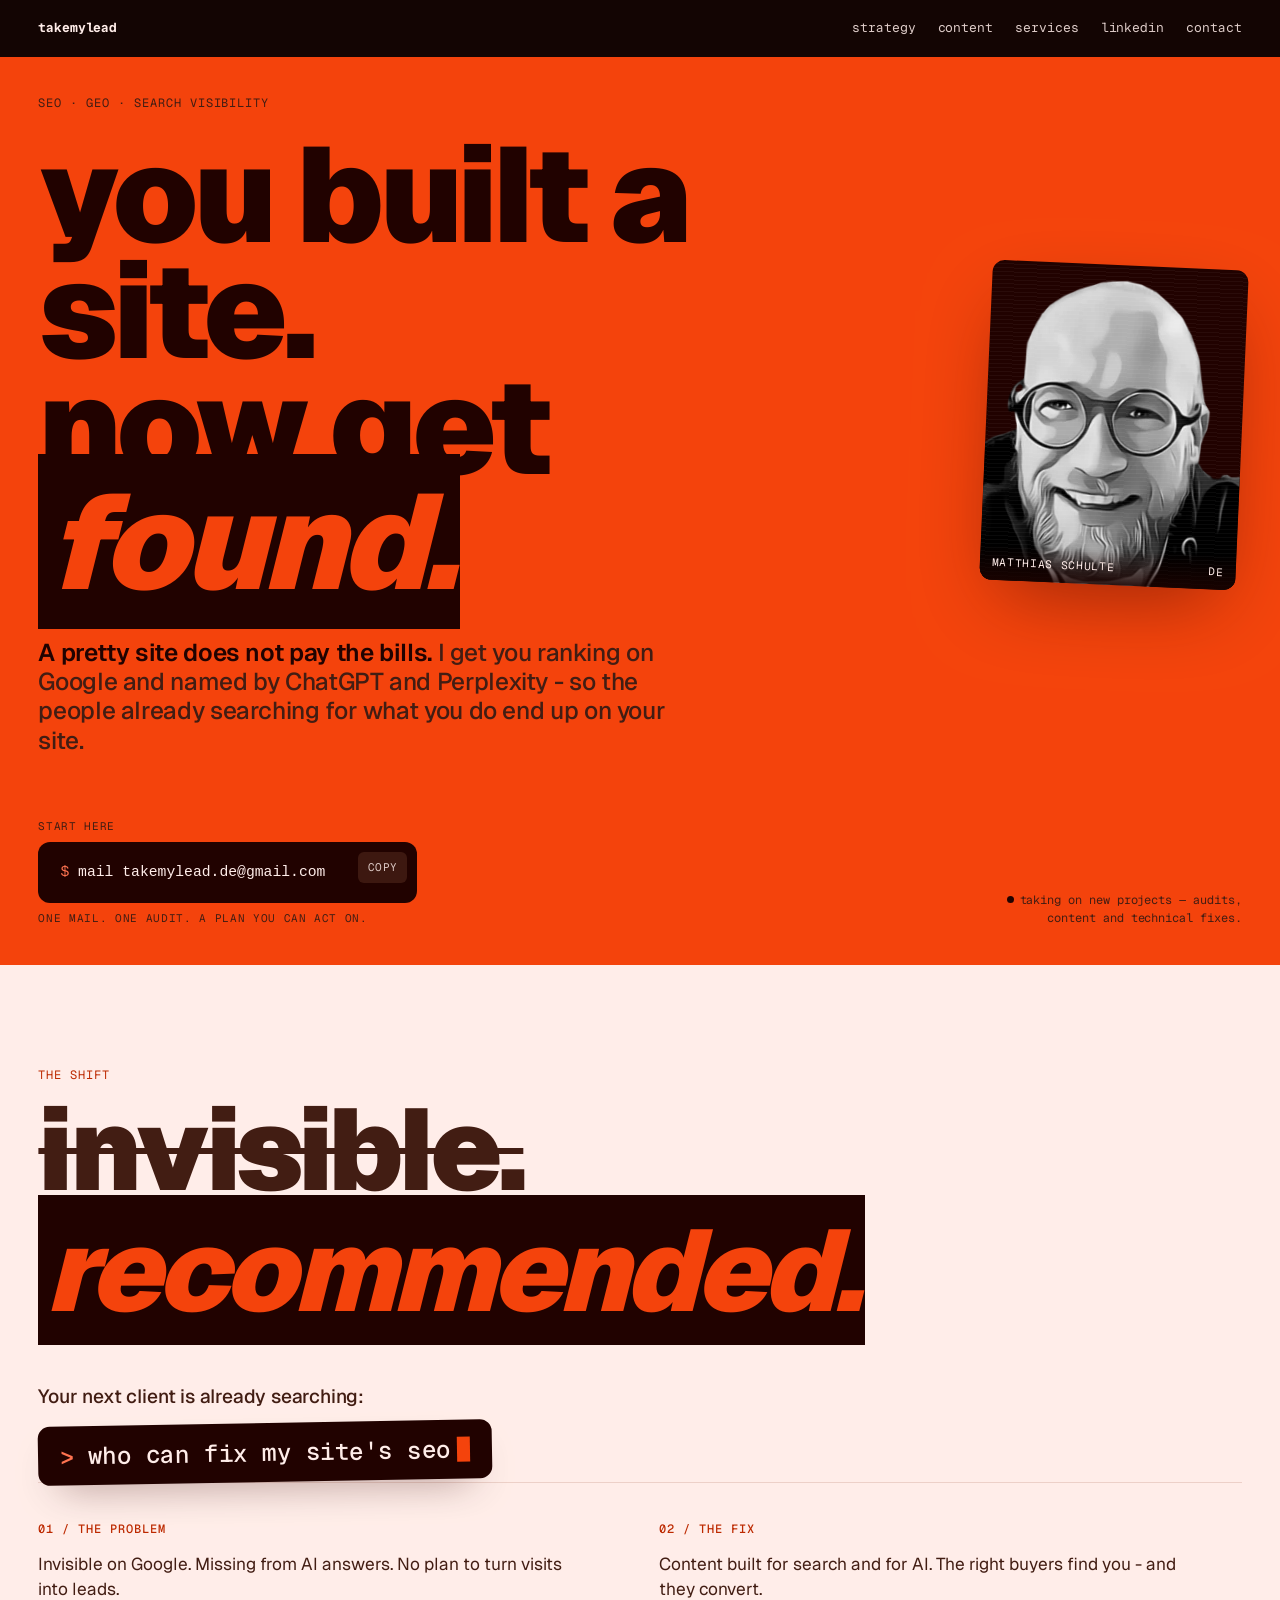
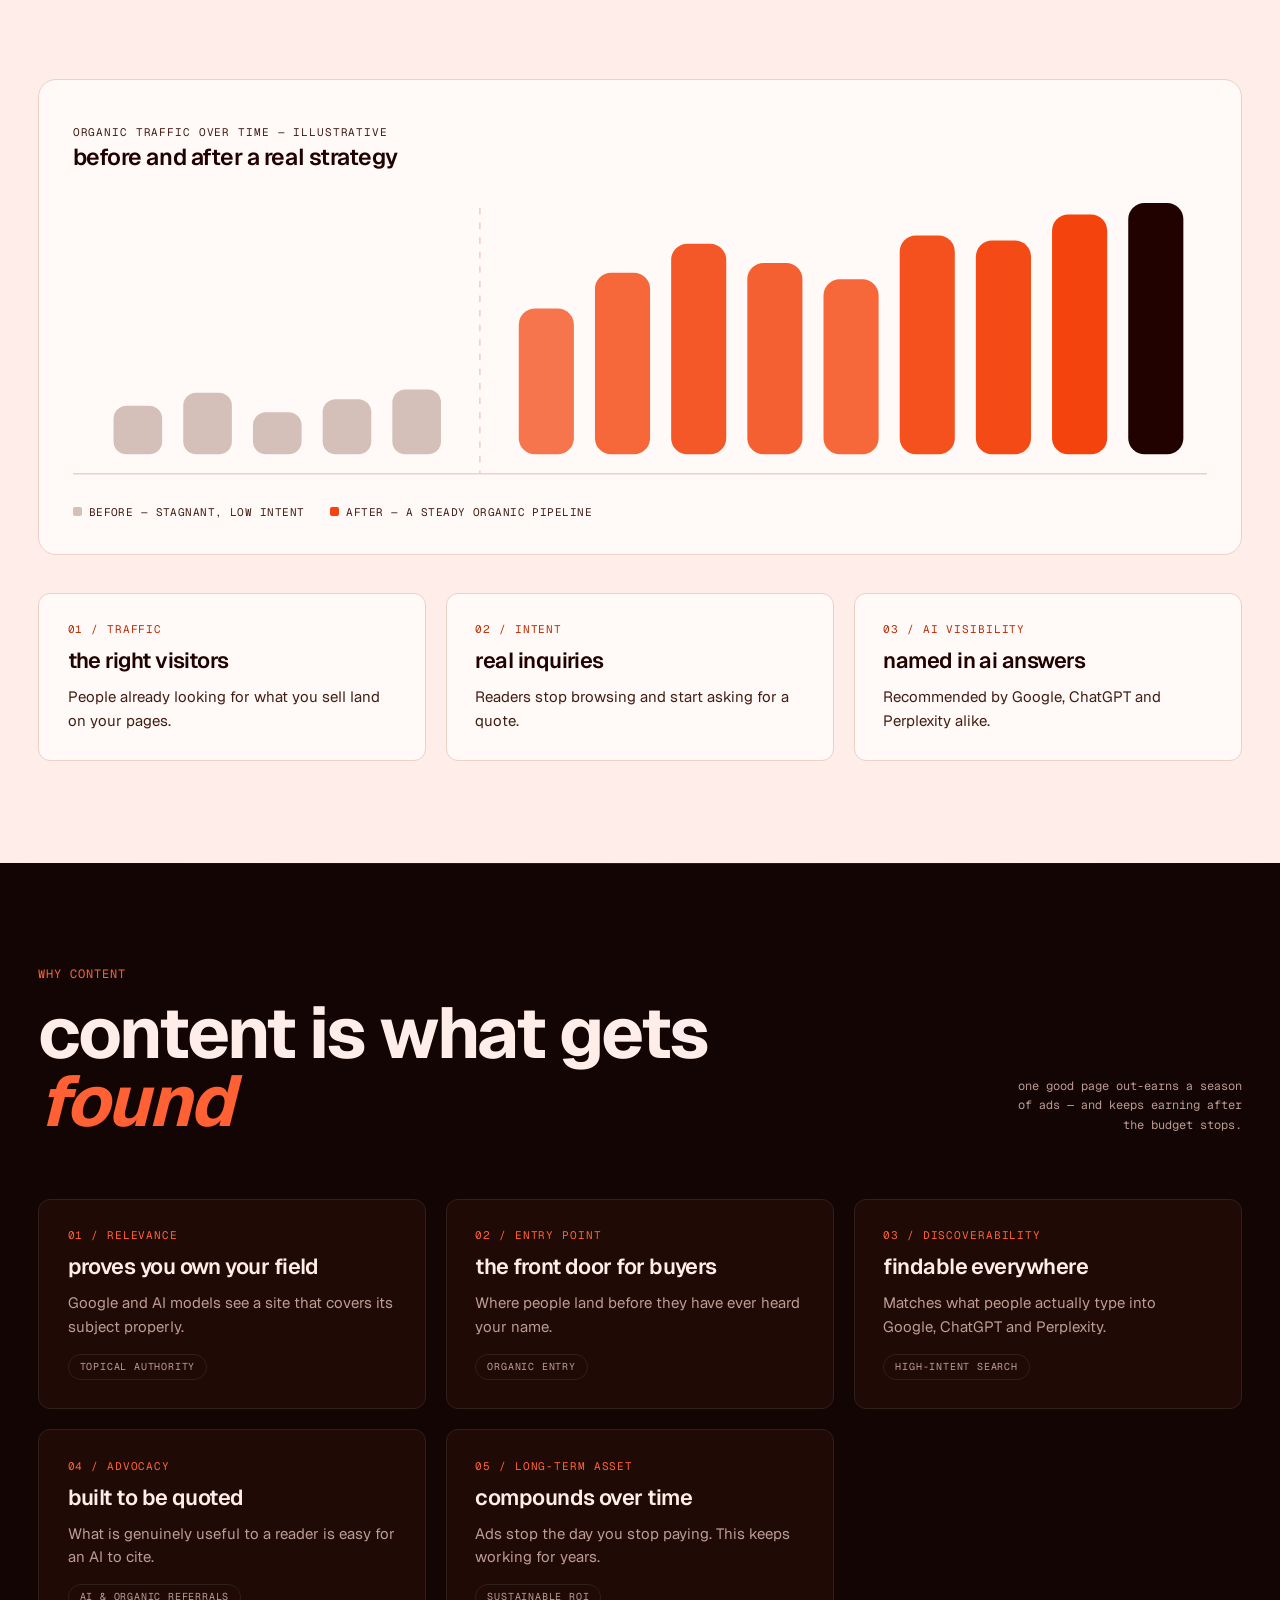
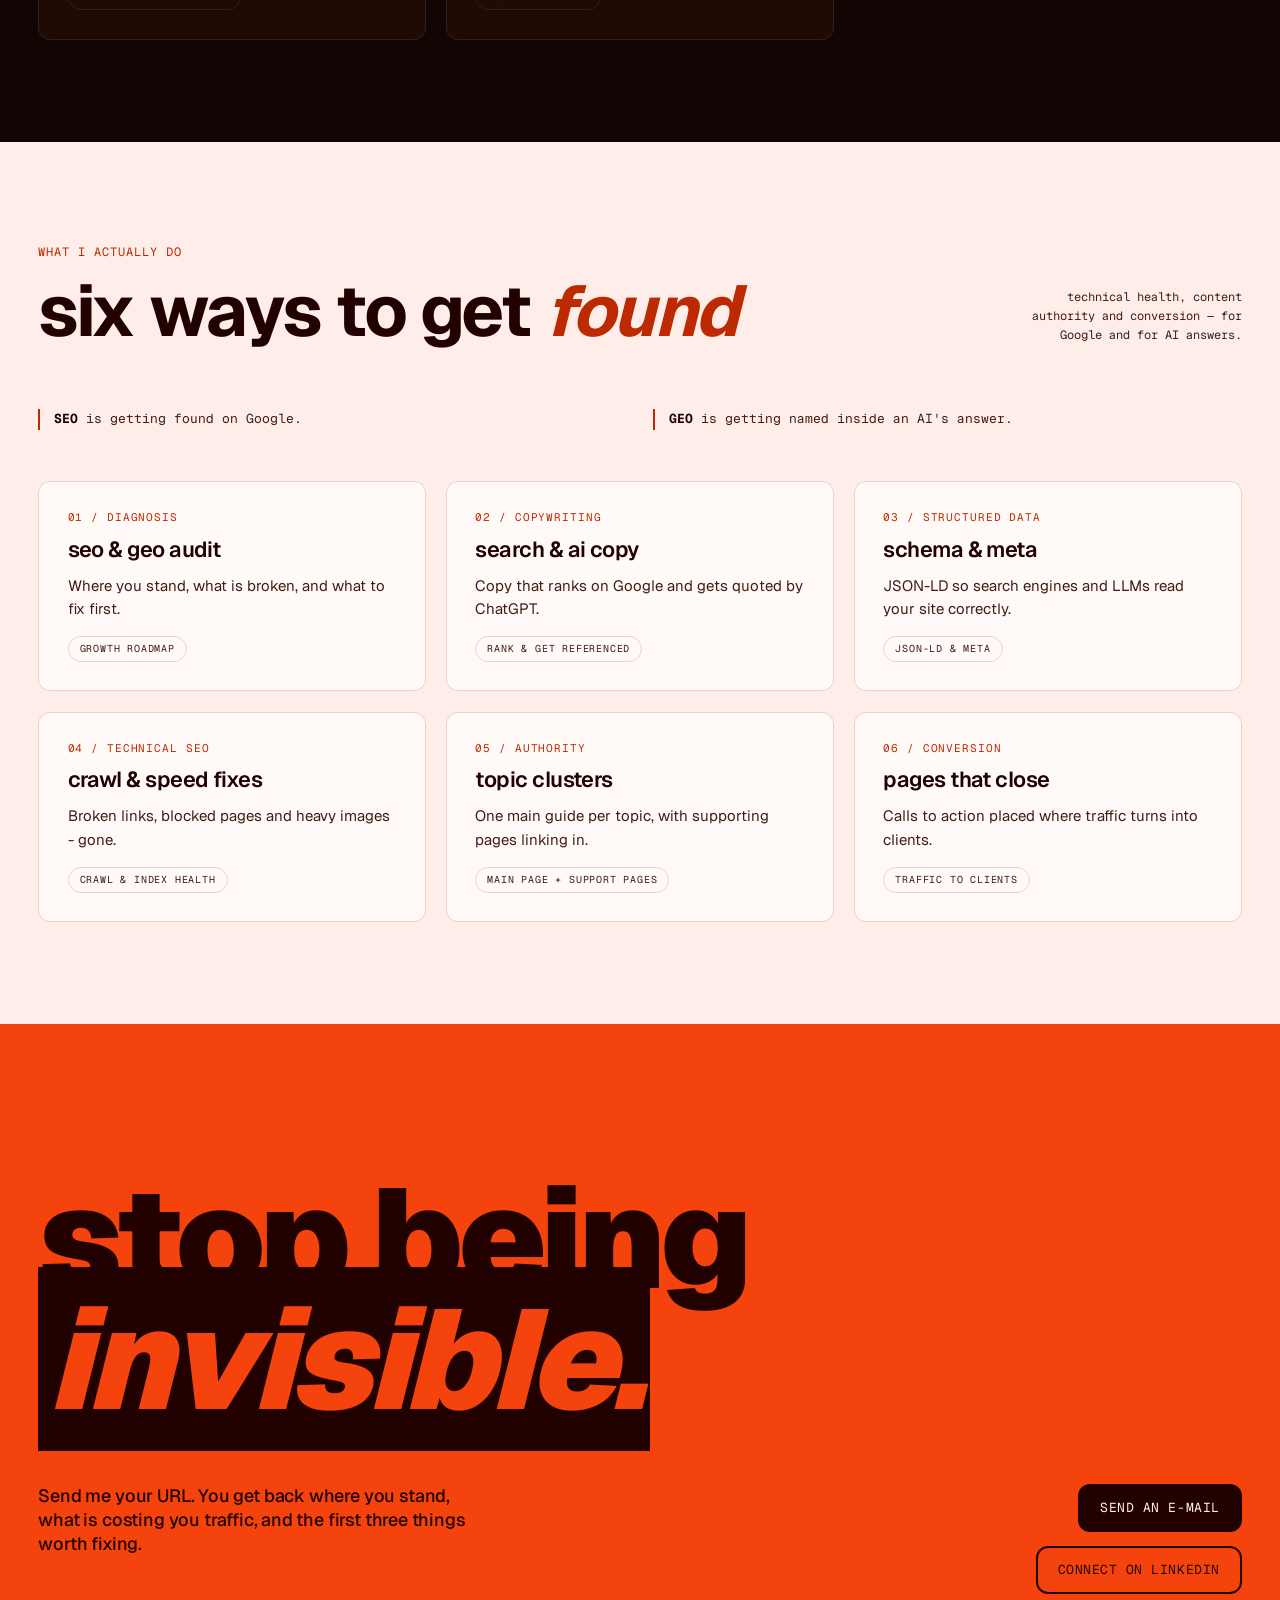
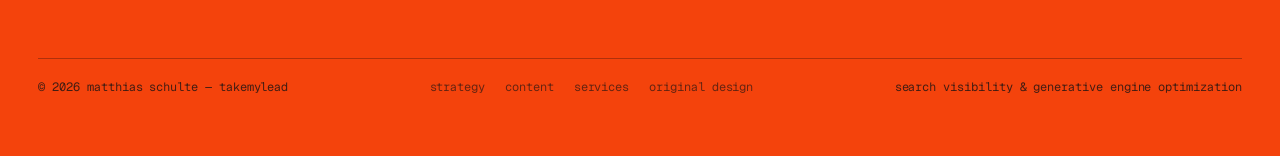
==== commit fbcb3d9a: "Align the hero footer, keep the header text white in both states "start here" and the mail block sat" ====
--- a/index2/index.html
+++ b/index2/index.html
@@ -88,21 +88,20 @@
 
 /* === Sticky header ===
    It lives outside .hero - the hero clips its own overflow, and an ancestor
-   that clips kills position: sticky. Over the orange hero it is transparent
-   and dark-inked; past the fold it turns into a black bar. */
+   that clips kills position: sticky. The text stays white throughout; only
+   the bar behind it changes, from transparent over the hero to black once
+   the page moves. */
 .topbar-wrap {
   position: sticky;
   top: 0;
   z-index: 50;
-  color: var(--hero-ink);
+  color: var(--hero-tint);
   padding: clamp(14px, 1.5vw, 20px) clamp(20px, 3vw, 40px);
   transition: background-color 320ms var(--ease-out),
-              color 320ms var(--ease-out),
               box-shadow 320ms var(--ease-out);
 }
 .topbar-wrap.is-stuck {
   background: var(--dark-bg);
-  color: var(--dark-ink);
   box-shadow: 0 10px 30px -22px oklch(0% 0 0 / 0.9);
 }
 
@@ -124,7 +123,9 @@
 .topbar nav a {
   color: inherit;
   text-decoration: none;
-  opacity: 0.72;
+  /* White on the orange hero is the weaker of the two states, so the links
+     sit closer to full strength than they would on black alone. */
+  opacity: 0.86;
   transition: opacity 180ms var(--ease-out);
 }
 .topbar nav a:hover, .topbar nav a:focus-visible { opacity: 1; }
@@ -243,6 +244,11 @@
 }
 
 .hero-foot {
+  /* Shares the column with .hero-main and the topbar, so "start here" lines
+     up under the headline rather than against the viewport edge. */
+  max-width: var(--max-page);
+  margin: 0 auto;
+  width: 100%;
   display: grid;
   grid-template-columns: minmax(0, 1fr) auto;
   gap: 24px;
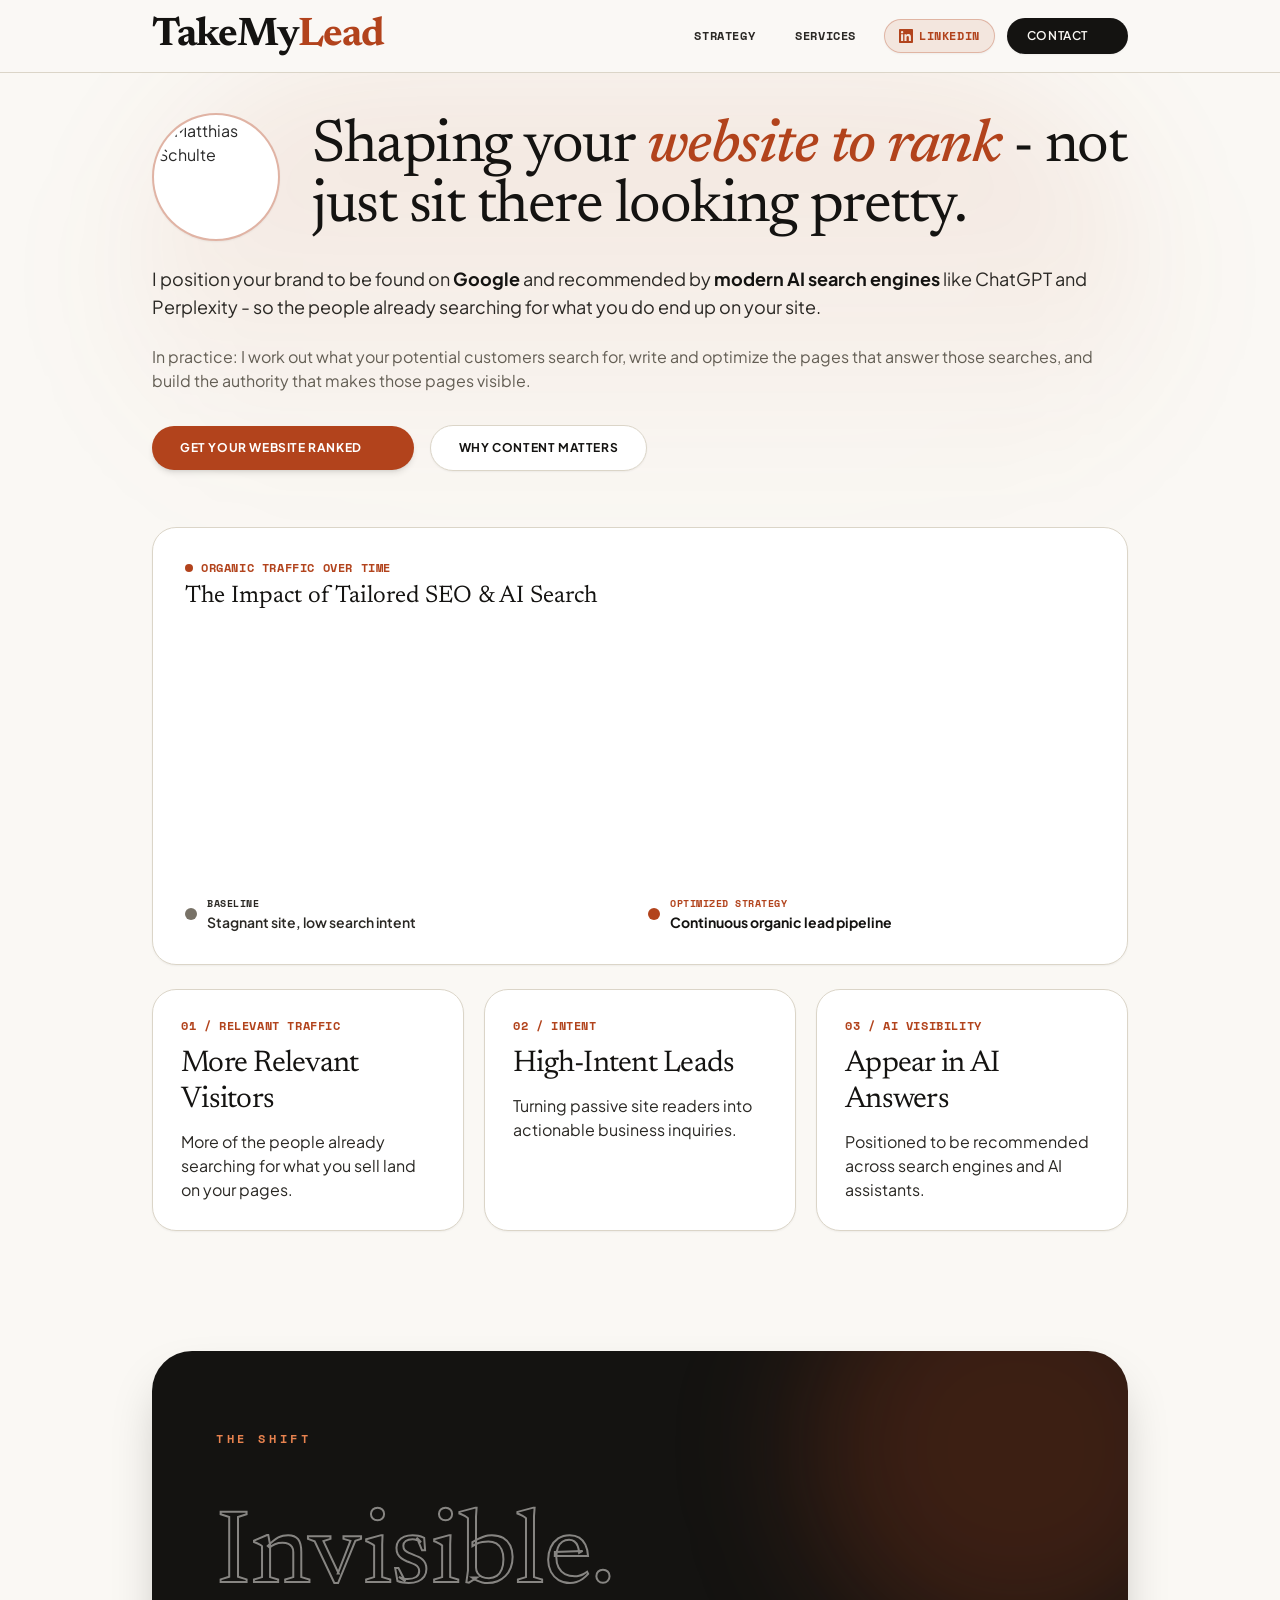
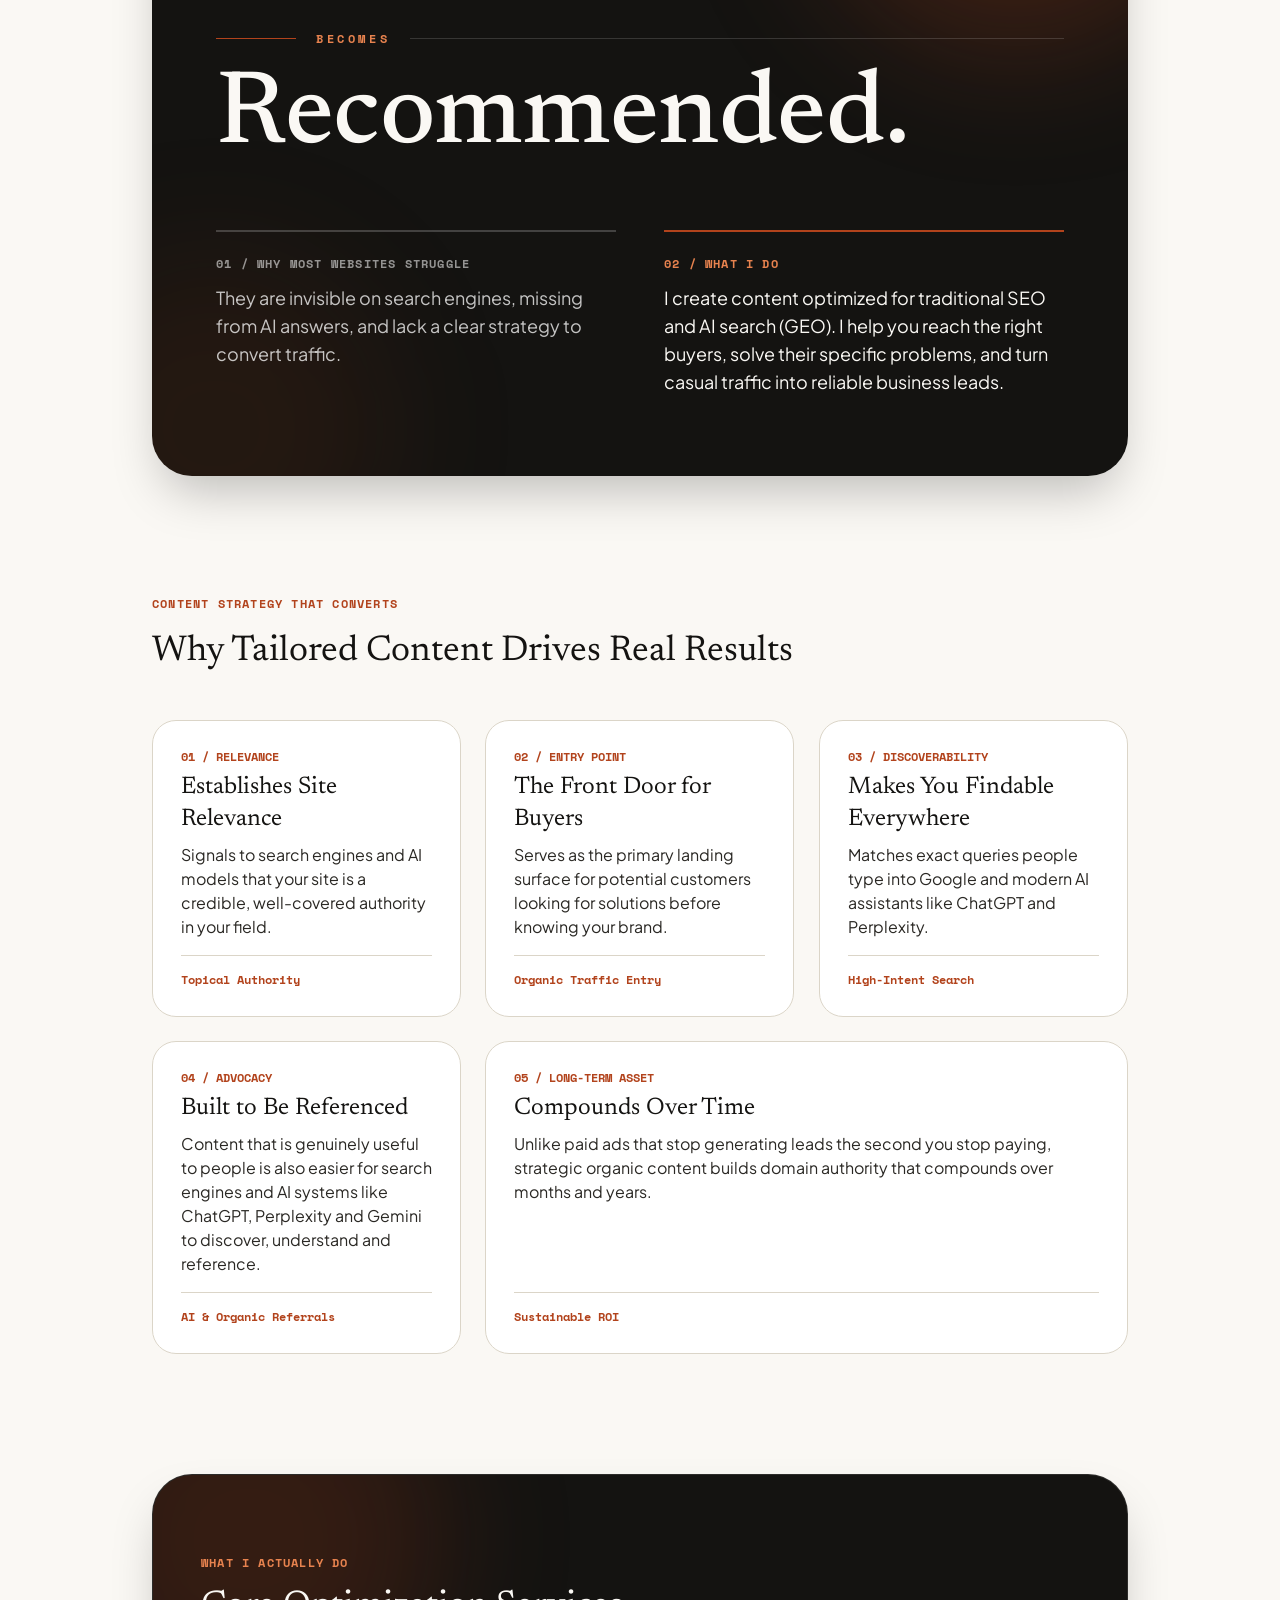
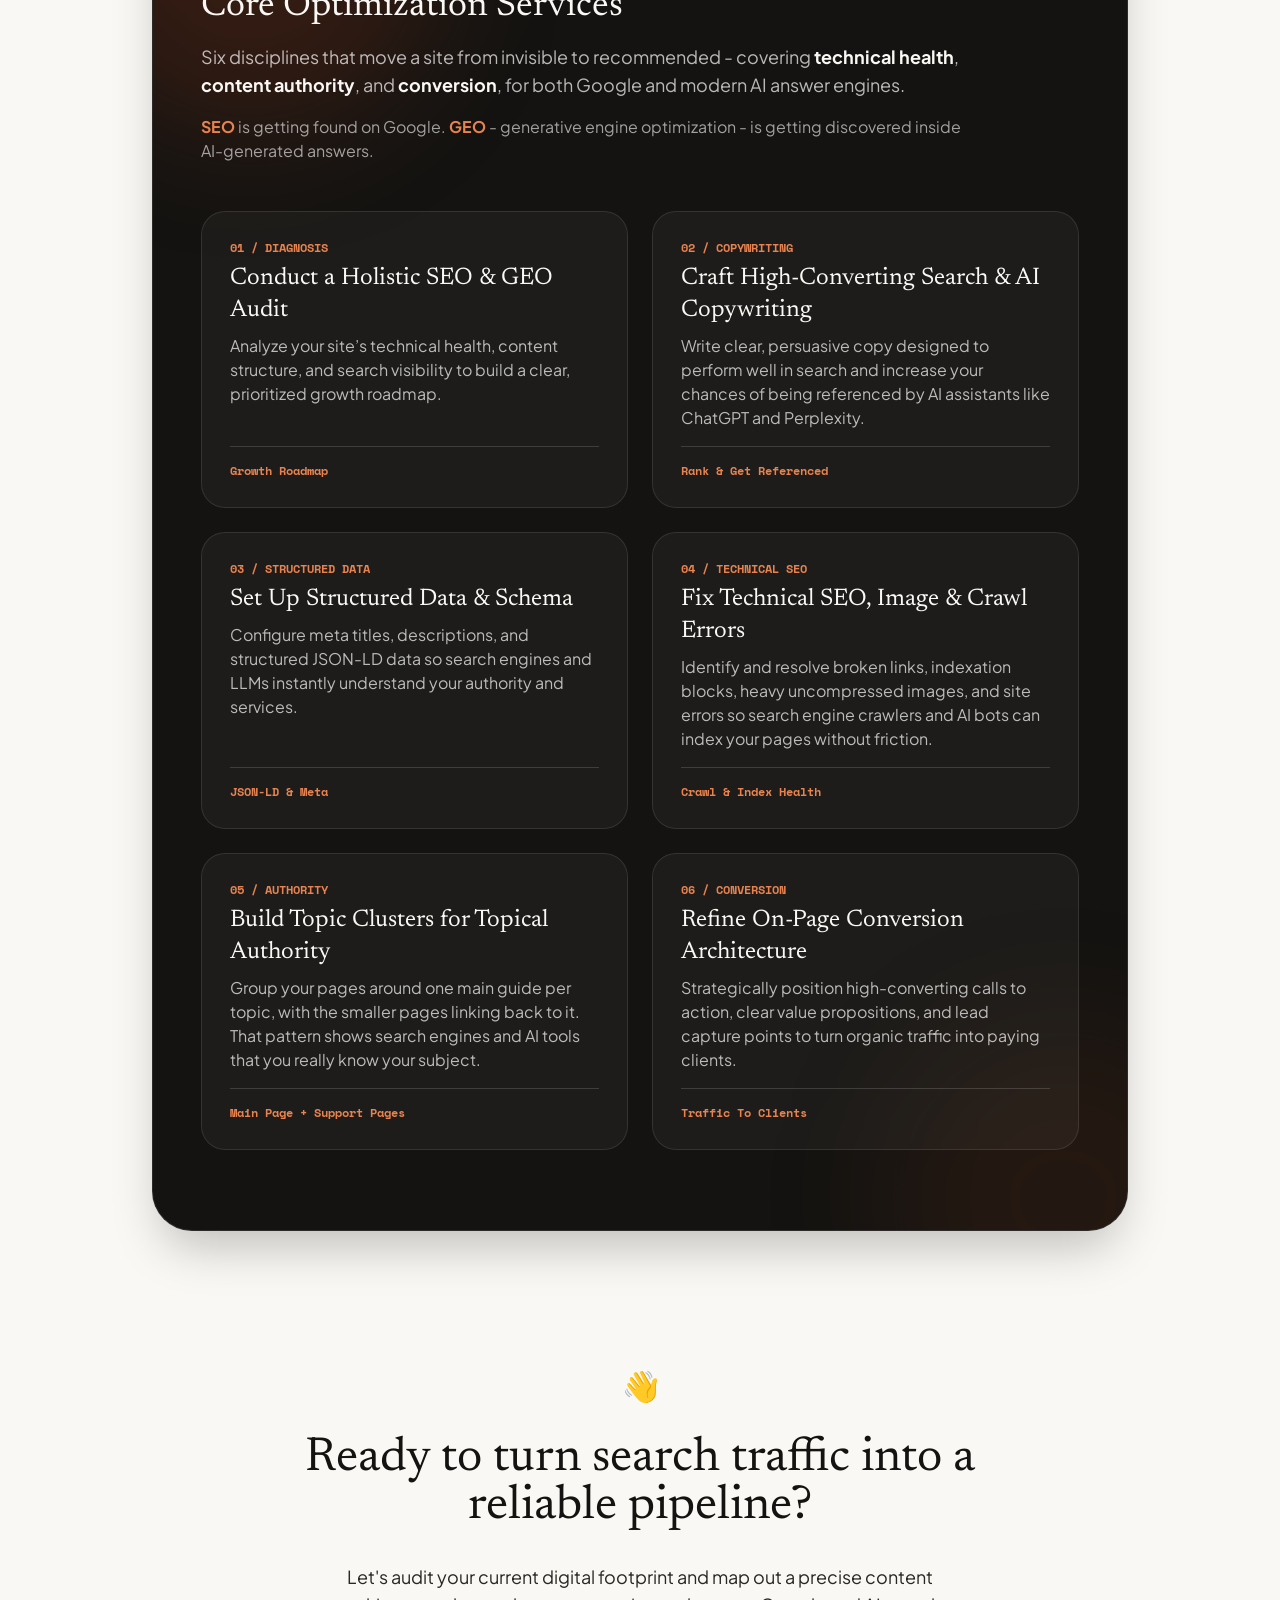
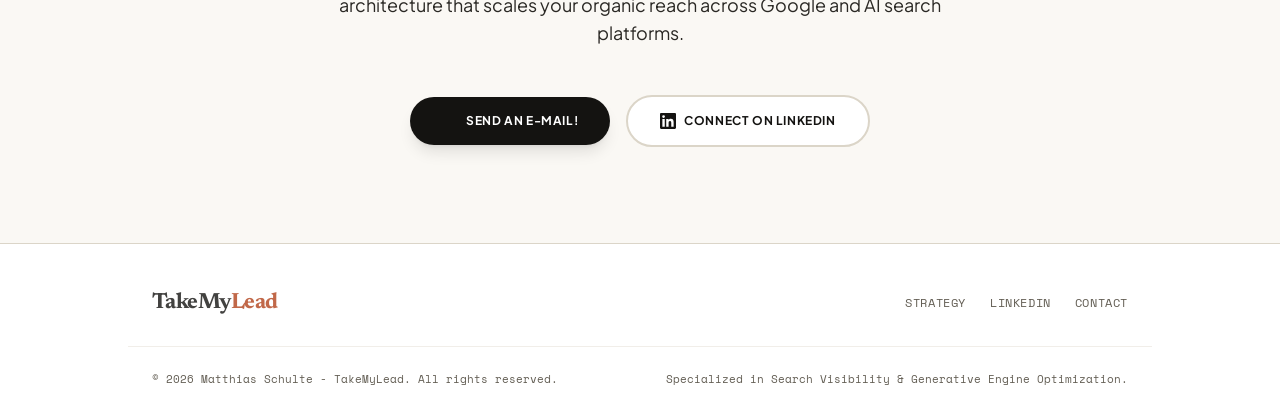
==== commit c4e24645: "Swap the designs: the /brag treatment becomes the home page The orange-and-paper treatment now serve" ====
--- a/index2/index.html
+++ b/index2/index.html
@@ -1,1154 +1,1298 @@
 <!DOCTYPE html>
-<html lang="en">
+<html lang="en" class="scroll-smooth">
 <head>
-<meta charset="UTF-8">
-<meta name="viewport" content="width=device-width, initial-scale=1.0">
-<title>TakeMyLead - stop being invisible online</title>
-
-<!-- This is an alternate design treatment of the main page. It carries the
-     same copy, so it must not compete with "/" in search results: noindex,
-     and canonical back to the real page. -->
-<meta name="robots" content="noindex, follow">
-<link rel="canonical" href="https://www.takemylead.de/">
-<meta name="description" content="Pretty websites don't pay the bills - traffic that converts does. I optimize your site to answer questions, outrank competitors, and turn clicks into sales.">
-<meta name="theme-color" content="#f0601f">
-
-<link rel="icon" href="../favicon.svg" type="image/svg+xml">
-<link rel="icon" href="../favicon-32.png" sizes="32x32" type="image/png">
-<link rel="apple-touch-icon" href="../apple-touch-icon.png">
-
-<link rel="preconnect" href="https://fonts.googleapis.com">
-<link rel="preconnect" href="https://fonts.gstatic.com" crossorigin>
-<link href="https://fonts.googleapis.com/css2?family=Geist:wght@400;500;600;700;900&family=Geist+Mono:wght@400;500;700&display=swap" rel="stylesheet">
-
-<style>
-/* takemylead - alternate treatment.
-   Palette and type lifted from latent-spaces.github.io/brag: one warm hue
-   drives everything, an orange hero bookends a near-black body, and the only
-   two faces are Geist and Geist Mono. */
-
-:root {
-  --hue: 35;
-
-  --hero-bg: oklch(64% 0.22 var(--hue));
-  --hero-ink: oklch(16% 0.06 var(--hue));
-  --hero-ink-soft: oklch(28% 0.06 var(--hue));
-  --hero-tint: oklch(96% 0.02 var(--hue));
-
-  --dark-bg: oklch(14% 0.03 var(--hue));
-  --dark-bg-elev: oklch(18% 0.04 var(--hue));
-  --dark-ink: oklch(96% 0.02 var(--hue));
-  --dark-ink-soft: oklch(72% 0.04 var(--hue));
-  --dark-rule: oklch(26% 0.03 var(--hue));
-  --dark-accent: oklch(72% 0.22 var(--hue));
-
-  --radius-sm: 6px;
-  --radius-md: 12px;
-  --radius-lg: 18px;
-
-  --ease-out: cubic-bezier(0.16, 1, 0.3, 1);
-
-  --max-page: 1480px;
-}
-
-*, *::before, *::after { box-sizing: border-box; }
-html, body { margin: 0; padding: 0; }
-html { scroll-behavior: smooth; scroll-padding-top: 88px; }
-body {
-  font-family: "Geist", ui-sans-serif, system-ui, -apple-system, sans-serif;
-  font-feature-settings: "ss01", "ss03", "cv11";
-  -webkit-font-smoothing: antialiased;
-  text-rendering: optimizeLegibility;
-  line-height: 1.4;
-  background: var(--dark-bg);
-  color: var(--dark-ink);
-}
-img { display: block; max-width: 100%; height: auto; }
-a { color: inherit; }
-button { font: inherit; cursor: pointer; }
-
-.skip-link {
-  position: absolute;
-  top: -100px;
-  left: 12px;
-  background: var(--hero-ink);
-  color: var(--hero-tint);
-  padding: 10px 14px;
-  border-radius: var(--radius-sm);
-  text-decoration: none;
-  font-family: "Geist Mono", ui-monospace, monospace;
-  font-size: 13px;
-  z-index: 100;
-}
-.skip-link:focus { top: 12px; }
-
-/* 1px tall, not 0: a zero-area target is unreliable to observe, and the
-   negative margin keeps it out of the layout. */
-#scroll-sentinel { height: 1px; margin-bottom: -1px; }
-
-/* === Sticky header ===
-   It lives outside .hero - the hero clips its own overflow, and an ancestor
-   that clips kills position: sticky. The text stays white throughout; only
-   the bar behind it changes, from transparent over the hero to black once
-   the page moves. */
-.topbar-wrap {
-  position: sticky;
-  top: 0;
-  z-index: 50;
-  color: var(--hero-tint);
-  padding: clamp(14px, 1.5vw, 20px) clamp(20px, 3vw, 40px);
-  transition: background-color 320ms var(--ease-out),
-              box-shadow 320ms var(--ease-out);
-}
-.topbar-wrap.is-stuck {
-  background: var(--dark-bg);
-  box-shadow: 0 10px 30px -22px oklch(0% 0 0 / 0.9);
-}
-
-.topbar {
-  /* Same column as .hero-main, so the mark and nav line up with the headline
-     instead of hugging the viewport edges. */
-  max-width: var(--max-page);
-  margin: 0 auto;
-  display: flex;
-  align-items: baseline;
-  justify-content: space-between;
-  gap: 24px;
-  font-family: "Geist Mono", ui-monospace, monospace;
-  font-size: 13px;
-  letter-spacing: -0.005em;
-}
-.topbar .mark { font-weight: 700; letter-spacing: -0.01em; text-decoration: none; }
-.topbar nav { display: flex; gap: 22px; flex-wrap: wrap; }
-.topbar nav a {
-  color: inherit;
-  text-decoration: none;
-  /* White on the orange hero is the weaker of the two states, so the links
-     sit closer to full strength than they would on black alone. */
-  opacity: 0.86;
-  transition: opacity 180ms var(--ease-out);
-}
-.topbar nav a:hover, .topbar nav a:focus-visible { opacity: 1; }
-.topbar nav a:focus-visible { outline: 2px solid currentColor; outline-offset: 4px; border-radius: 3px; }
-
-/* === Hero === */
-.hero {
-  /* The header sits above in normal flow, so the hero takes the rest. */
-  min-height: calc(100svh - 56px);
-  background: var(--hero-bg);
-  color: var(--hero-ink);
-  display: grid;
-  grid-template-rows: 1fr auto;
-  padding: clamp(24px, 3vw, 48px) clamp(20px, 3vw, 40px) clamp(20px, 3vw, 40px);
-  gap: clamp(36px, 5vw, 72px);
-  position: relative;
-  overflow: hidden;
-}
-
-.hero-main {
-  align-self: center;
-  max-width: var(--max-page);
-  margin: 0 auto;
-  width: 100%;
-  position: relative;
-  z-index: 2;
-  display: grid;
-  grid-template-columns: minmax(0, 1fr) clamp(200px, 20vw, 290px);
-  gap: clamp(24px, 4vw, 64px);
-  align-items: center;
-}
-.hero-body { min-width: 0; }
-.hero-eyebrow {
-  font-family: "Geist Mono", ui-monospace, monospace;
-  font-size: 12px;
-  letter-spacing: 0.08em;
-  text-transform: uppercase;
-  color: var(--hero-ink-soft);
-  margin: 0 0 clamp(18px, 2vw, 28px);
-}
-.hero-headline {
-  font-size: clamp(50px, 10.5vw, 160px);
-  line-height: 0.86;
-  letter-spacing: -0.04em;
-  font-weight: 900;
-  margin: 0;
-  text-transform: lowercase;
-}
-.hero-headline .emph {
-  font-style: italic;
-  background: var(--hero-ink);
-  color: var(--hero-bg);
-  padding: 0 0.06em;
-}
-.hero-sub {
-  margin: clamp(26px, 3vw, 44px) 0 0;
-  max-width: 42ch;
-  font-size: clamp(18px, 1.9vw, 27px);
-  line-height: 1.2;
-  letter-spacing: -0.015em;
-  font-weight: 500;
-  color: var(--hero-ink-soft);
-}
-.hero-sub strong { color: var(--hero-ink); font-weight: 600; }
-
-/* Portrait tile - the brag hero's video slot, holding a face instead */
-.hero-portrait {
-  position: relative;
-  aspect-ratio: 4 / 5;
-  width: 100%;
-  margin: 0;
-  border-radius: var(--radius-md);
-  background: var(--hero-ink);
-  color: var(--hero-tint);
-  transform: rotate(2.5deg);
-  box-shadow: 0 30px 80px -20px oklch(20% 0.08 var(--hue) / 0.45);
-  overflow: hidden;
-  justify-self: end;
-}
-.hero-portrait img {
-  position: absolute;
-  inset: 0;
-  width: 100%;
-  height: 100%;
-  object-fit: cover;
-  filter: grayscale(1) contrast(1.05);
-  transition: filter 420ms var(--ease-out);
-}
-.hero-portrait:hover img { filter: grayscale(0); }
-.hero-portrait::after {
-  content: "";
-  position: absolute;
-  inset: 0;
-  background: repeating-linear-gradient(
-    to bottom,
-    transparent 0, transparent 3px,
-    oklch(100% 0 0 / 0.04) 3px, oklch(100% 0 0 / 0.04) 4px
-  );
-  pointer-events: none;
-  z-index: 2;
-}
-.hero-portrait figcaption {
-  position: absolute;
-  left: 0; right: 0; bottom: 0;
-  z-index: 3;
-  padding: 10px 12px;
-  font-family: "Geist Mono", ui-monospace, monospace;
-  font-size: 11px;
-  letter-spacing: 0.06em;
-  text-transform: uppercase;
-  color: var(--hero-tint);
-  background: linear-gradient(to top, oklch(15% 0.05 var(--hue) / 0.88), transparent);
-  display: flex;
-  justify-content: space-between;
-  gap: 10px;
-}
-
-.hero-foot {
-  /* Shares the column with .hero-main and the topbar, so "start here" lines
-     up under the headline rather than against the viewport edge. */
-  max-width: var(--max-page);
-  margin: 0 auto;
-  width: 100%;
-  display: grid;
-  grid-template-columns: minmax(0, 1fr) auto;
-  gap: 24px;
-  align-items: end;
-  z-index: 2;
-}
-.contact-block {
-  font-family: "Geist Mono", ui-monospace, monospace;
-  background: var(--hero-ink);
-  color: var(--hero-tint);
-  padding: 18px 92px 18px 22px;
-  border-radius: var(--radius-md);
-  font-size: clamp(13px, 1.15vw, 16px);
-  line-height: 1.7;
-  display: inline-grid;
-  gap: 4px;
-  margin: 0;
-  position: relative;
-  max-width: 100%;
-  grid-template-columns: minmax(0, 1fr);
-}
-/* The <code> scrolls, not the <pre> - so the copy button stays on the frame. */
-.contact-block code { display: block; min-width: 0; overflow-x: auto; }
-.contact-block .prompt { color: oklch(72% 0.18 var(--hue)); }
-.contact-block .copy {
-  position: absolute;
-  top: 10px;
-  right: 10px;
-  background: oklch(28% 0.06 var(--hue));
-  color: var(--hero-tint);
-  border: none;
-  border-radius: var(--radius-sm);
-  padding: 6px 10px;
-  font-family: inherit;
-  font-size: 11px;
-  letter-spacing: 0.04em;
-  text-transform: uppercase;
-  opacity: 0.85;
-  transition: opacity 180ms var(--ease-out), background 180ms var(--ease-out);
-}
-.contact-block .copy:hover, .contact-block .copy:focus-visible {
-  opacity: 1; background: oklch(38% 0.08 var(--hue)); outline: none;
-}
-.contact-block .copy[data-state="copied"] { background: oklch(58% 0.18 145); color: oklch(15% 0.05 145); }
-
-.contact-stack { display: grid; gap: 8px; justify-items: start; min-width: 0; max-width: 100%; }
-.contact-label {
-  font-family: "Geist Mono", ui-monospace, monospace;
-  font-size: 11px;
-  letter-spacing: 0.06em;
-  text-transform: uppercase;
-  color: var(--hero-ink-soft);
-}
-
-.hero-meta {
-  font-family: "Geist Mono", ui-monospace, monospace;
-  font-size: 12px;
-  text-align: right;
-  letter-spacing: -0.005em;
-  color: var(--hero-ink-soft);
-  max-width: 34ch;
-  justify-self: end;
-  line-height: 1.5;
-  margin: 0;
-}
-.hero-meta .dot {
-  display: inline-block;
-  width: 7px; height: 7px;
-  background: var(--hero-ink);
-  border-radius: 50%;
-  margin-right: 6px;
-  vertical-align: 1px;
-  animation: pulse 2.4s infinite ease-in-out;
-}
-@keyframes pulse {
-  0%, 100% { opacity: 0.35; transform: scale(1); }
-  50% { opacity: 1; transform: scale(1.15); }
-}
-
-/* === Bands ===
-   Every band reads its colours from the same five locals, so a band flips
-   between the dark canvas and the paper canvas by re-pointing them - nothing
-   downstream needs to know which one it is sitting on. */
-.band {
-  --bg: var(--dark-bg);
-  --elev: var(--dark-bg-elev);
-  --ink: var(--dark-ink);
-  --ink-soft: var(--dark-ink-soft);
-  --rule: var(--dark-rule);
-  --accent: var(--dark-accent);        /* safe for small text on this canvas */
-  --accent-loud: var(--dark-accent);   /* fills and display type */
-  --knock-bg: var(--dark-accent);      /* highlight box */
-  --knock-ink: var(--dark-bg);
-  --bar-base: oklch(48% 0.02 var(--hue));
-
-  background: var(--bg);
-  color: var(--ink);
-  padding: clamp(60px, 8vw, 120px) clamp(20px, 3vw, 40px);
-  position: relative;
-}
-/* Paper: the bright band that breaks up the dark run. The accent darkens
-   here - the hero orange on cream is far too pale to read at 12px. */
-.band.is-paper {
-  --bg: var(--hero-tint);
-  --elev: oklch(99% 0.008 var(--hue));
-  --ink: var(--hero-ink);
-  --ink-soft: var(--hero-ink-soft);
-  --rule: oklch(88% 0.035 var(--hue));
-  --accent: oklch(52% 0.19 var(--hue));
-  --accent-loud: var(--hero-bg);
-  --knock-bg: var(--hero-ink);
-  --knock-ink: var(--hero-bg);
-  --bar-base: oklch(82% 0.025 var(--hue));
-}
-.band.is-paper ::selection { background: var(--hero-bg); color: var(--hero-ink); }
-/* The dark canvas can carry a near-black shadow; paper cannot. */
-.band.is-paper .item:hover,
-.band.is-paper .item:focus-within { box-shadow: 0 22px 50px -32px oklch(40% 0.1 var(--hue) / 0.5); }
-.band::before {
-  content: "";
-  position: absolute;
-  top: 0; left: 0; right: 0;
-  height: 1px;
-  background: linear-gradient(to right, transparent, var(--rule), transparent);
-}
-.band.is-paper::before { display: none; }
-.band-inner { max-width: var(--max-page); margin: 0 auto; }
-
-.band-head {
-  max-width: var(--max-page);
-  margin: 0 auto clamp(40px, 5vw, 64px);
-  display: grid;
-  grid-template-columns: 1fr auto;
-  gap: 32px;
-  align-items: end;
-}
-.eyebrow {
-  font-family: "Geist Mono", ui-monospace, monospace;
-  font-size: 12px;
-  letter-spacing: 0.08em;
-  text-transform: uppercase;
-  color: var(--accent);
-  margin: 0 0 16px;
-}
-.band-title {
-  font-size: clamp(38px, 5.6vw, 84px);
-  line-height: 0.95;
-  letter-spacing: -0.03em;
-  font-weight: 700;
-  margin: 0;
-  max-width: 16ch;
-  text-transform: lowercase;
-}
-.band-title em { font-style: italic; color: var(--accent); }
-.band-note {
-  font-family: "Geist Mono", ui-monospace, monospace;
-  font-size: 12px;
-  line-height: 1.6;
-  color: var(--ink-soft);
-  max-width: 34ch;
-  text-align: right;
-  margin: 0;
-}
-
-/* The oversized invisible -> recommended statement */
-.shift-statement {
-  font-size: clamp(44px, 9vw, 150px);
-  line-height: 0.86;
-  letter-spacing: -0.04em;
-  font-weight: 900;
-  text-transform: lowercase;
-  margin: 0 0 clamp(40px, 5vw, 72px);
-}
-.shift-statement .strike {
-  color: var(--ink-soft);
-  text-decoration: line-through;
-  text-decoration-thickness: 0.055em;
-}
-.shift-statement .becomes {
-  display: block;
-  font-family: "Geist Mono", ui-monospace, monospace;
-  font-size: clamp(12px, 1.1vw, 15px);
-  font-weight: 400;
-  letter-spacing: 0.14em;
-  text-transform: uppercase;
-  color: var(--ink-soft);
-  margin: 0.34em 0;
-}
-.shift-statement .won {
-  font-style: italic;
-  background: var(--knock-bg);
-  color: var(--knock-ink);
-  padding: 0 0.06em;
-}
-
-/* Two-column prose pair */
-.pair {
-  display: grid;
-  grid-template-columns: repeat(2, minmax(0, 1fr));
-  gap: clamp(24px, 3vw, 48px);
-  border-top: 1px solid var(--rule);
-  padding-top: clamp(24px, 3vw, 40px);
-}
-.pair h3 {
-  font-family: "Geist Mono", ui-monospace, monospace;
-  font-size: 12px;
-  letter-spacing: 0.08em;
-  text-transform: uppercase;
-  color: var(--accent);
-  margin: 0 0 14px;
-  font-weight: 500;
-}
-.pair p {
-  margin: 0;
-  font-size: clamp(16px, 1.35vw, 20px);
-  line-height: 1.45;
-  color: var(--ink-soft);
-  max-width: 48ch;
-}
-
-/* The query a buyer actually types - brag's tilted prompt, repurposed */
-.query {
-  margin: clamp(32px, 4vw, 52px) 0 0;
-  display: grid;
-  justify-items: start;
-  gap: 12px;
-}
-.query-lead {
-  font-size: clamp(16px, 1.5vw, 21px);
-  font-weight: 500;
-  letter-spacing: -0.01em;
-  color: var(--ink-soft);
-  margin: 0;
-}
-.query-line {
-  display: inline-flex;
-  align-items: center;
-  gap: 0.55em;
-  max-width: 100%;
-  font-family: "Geist Mono", ui-monospace, monospace;
-  font-size: clamp(16px, 1.9vw, 27px);
-  font-weight: 500;
-  letter-spacing: -0.02em;
-  line-height: 1.2;
-  background: var(--hero-ink);
-  color: var(--hero-tint);
-  padding: 0.62em 0.9em;
-  border-radius: var(--radius-md);
-  transform: rotate(-1deg);
-  box-shadow: 0 18px 40px -22px oklch(20% 0.08 var(--hue) / 0.7);
-  margin: 0;
-}
-.query-line .prompt { color: oklch(72% 0.18 var(--hue)); }
-.query-caret {
-  display: inline-block;
-  width: 0.55em;
-  height: 1.05em;
-  margin-left: -0.3em;
-  background: var(--hero-bg);
-  animation: blink 1.1s steps(1, end) infinite;
-}
-@keyframes blink { 50% { opacity: 0; } }
-
-/* Chart */
-.chart-wrap {
-  margin-top: clamp(48px, 6vw, 88px);
-  background: var(--elev);
-  border: 1px solid var(--rule);
-  border-radius: var(--radius-lg);
-  padding: clamp(20px, 2.6vw, 34px);
-}
-.chart-head {
-  display: flex;
-  justify-content: space-between;
-  align-items: baseline;
-  gap: 20px;
-  flex-wrap: wrap;
-  margin-bottom: 22px;
-}
-.chart-head p { margin: 0; }
-.chart-kicker {
-  font-family: "Geist Mono", ui-monospace, monospace;
-  font-size: 11px;
-  letter-spacing: 0.08em;
-  text-transform: uppercase;
-  color: var(--ink-soft);
-}
-.chart-title {
-  font-size: clamp(18px, 1.8vw, 24px);
-  font-weight: 600;
-  letter-spacing: -0.02em;
-  text-transform: lowercase;
-  margin-top: 6px;
-}
-.chart-readout {
-  font-family: "Geist Mono", ui-monospace, monospace;
-  font-size: 11px;
-  letter-spacing: 0.06em;
-  text-transform: uppercase;
-  color: var(--knock-ink);
-  background: var(--knock-bg);
-  border-radius: 999px;
-  padding: 5px 12px;
-  opacity: 0;
-  transition: opacity 200ms var(--ease-out);
-  min-height: 23px;
-}
-.chart-readout.is-on { opacity: 1; }
-.chart-svg { width: 100%; height: auto; display: block; }
-.chart-svg .svg-bar {
-  transform: scaleY(0);
-  transform-box: fill-box;
-  transform-origin: bottom;
-}
-.chart-svg.animate-bars .svg-bar {
-  transform: scaleY(1);
-  transition: transform 900ms var(--ease-out), opacity 180ms var(--ease-out), filter 180ms var(--ease-out);
-}
-.chart-svg.animate-bars .svg-bar:hover { opacity: 1; filter: brightness(1.22); }
-/* Bar fills come from the band, so the chart re-colours itself on paper. */
-.bar-base { fill: var(--bar-base); }
-.bar-opt { fill: var(--accent-loud); }
-.bar-top { fill: var(--ink); }
-.chart-rule { stroke: var(--rule); }
-.chart-legend {
-  display: flex;
-  gap: 26px;
-  flex-wrap: wrap;
-  margin-top: 18px;
-  font-family: "Geist Mono", ui-monospace, monospace;
-  font-size: 11px;
-  letter-spacing: 0.04em;
-  text-transform: uppercase;
-  color: var(--ink-soft);
-}
-.chart-legend span::before {
-  content: "";
-  display: inline-block;
-  width: 9px; height: 9px;
-  border-radius: 2px;
-  margin-right: 7px;
-}
-.chart-legend .is-base::before { background: var(--bar-base); }
-.chart-legend .is-opt::before { background: var(--accent-loud); }
-
-/* Card grid */
-.grid {
-  display: grid;
-  grid-template-columns: repeat(3, minmax(0, 1fr));
-  gap: clamp(16px, 1.6vw, 24px);
-}
-.item {
-  background: var(--elev);
-  border: 1px solid var(--rule);
-  border-radius: var(--radius-md);
-  padding: clamp(20px, 2.2vw, 30px);
-  display: grid;
-  gap: 12px;
-  align-content: start;
-  transition: transform 320ms var(--ease-out), border-color 320ms var(--ease-out), box-shadow 320ms var(--ease-out);
-}
-.item:hover, .item:focus-within {
-  border-color: var(--accent);
-  transform: translateY(-3px);
-  box-shadow: 0 24px 60px -24px oklch(15% 0.04 var(--hue) / 0.8);
-}
-.item-no {
-  font-family: "Geist Mono", ui-monospace, monospace;
-  font-size: 11px;
-  letter-spacing: 0.08em;
-  text-transform: uppercase;
-  color: var(--accent);
-}
-.item h3 {
-  margin: 0;
-  font-size: clamp(19px, 1.7vw, 24px);
-  line-height: 1.1;
-  letter-spacing: -0.025em;
-  font-weight: 600;
-  text-transform: lowercase;
-}
-.item p {
-  margin: 0;
-  font-size: 15px;
-  line-height: 1.55;
-  color: var(--ink-soft);
-}
-.item .tag {
-  justify-self: start;
-  margin-top: 4px;
-  font-family: "Geist Mono", ui-monospace, monospace;
-  font-size: 10px;
-  letter-spacing: 0.08em;
-  text-transform: uppercase;
-  color: var(--ink-soft);
-  border: 1px solid var(--rule);
-  border-radius: 999px;
-  padding: 5px 11px;
-}
-
-/* Definition strip - SEO against GEO */
-.defs {
-  display: grid;
-  grid-template-columns: repeat(2, minmax(0, 1fr));
-  gap: clamp(16px, 2vw, 28px);
-  margin-bottom: clamp(32px, 4vw, 52px);
-  font-family: "Geist Mono", ui-monospace, monospace;
-  font-size: 13px;
-  line-height: 1.6;
-  color: var(--ink-soft);
-}
-.defs p { margin: 0; border-left: 2px solid var(--accent); padding-left: 14px; }
-.defs b { color: var(--ink); font-weight: 700; }
-
-/* === Outro === */
-.outro {
-  background: var(--hero-bg);
-  color: var(--hero-ink);
-  padding: clamp(80px, 12vw, 180px) clamp(20px, 3vw, 40px) clamp(40px, 5vw, 60px);
-  display: grid;
-  gap: clamp(40px, 5vw, 64px);
-}
-.outro-inner {
-  max-width: var(--max-page);
-  margin: 0 auto;
-  width: 100%;
-  display: grid;
-  gap: clamp(40px, 5vw, 64px);
-}
-.outro-headline {
-  font-size: clamp(48px, 11vw, 180px);
-  line-height: 0.86;
-  letter-spacing: -0.04em;
-  font-weight: 900;
-  margin: 0;
-  text-transform: lowercase;
-  max-width: 13ch;
-}
-.outro-headline em {
-  font-style: italic;
-  background: var(--hero-ink);
-  color: var(--hero-bg);
-  padding: 0 0.06em;
-}
-.outro-grid {
-  display: grid;
-  grid-template-columns: minmax(0, 1fr) minmax(0, auto);
-  gap: clamp(24px, 4vw, 56px);
-  align-items: start;
-}
-.outro-meta {
-  font-size: clamp(17px, 1.4vw, 21px);
-  line-height: 1.35;
-  font-weight: 500;
-  letter-spacing: -0.01em;
-  max-width: 38ch;
-  margin: 0;
-}
-.outro-actions { display: grid; gap: 14px; justify-items: end; }
-.btn {
-  display: inline-flex;
-  align-items: center;
-  gap: 10px;
-  font-family: "Geist Mono", ui-monospace, monospace;
-  font-size: 13px;
-  letter-spacing: 0.04em;
-  text-transform: uppercase;
-  text-decoration: none;
-  background: var(--hero-ink);
-  color: var(--hero-tint);
-  padding: 15px 22px;
-  border-radius: var(--radius-md);
-  transition: transform 220ms var(--ease-out), background 220ms var(--ease-out);
-  white-space: nowrap;
-}
-.btn:hover, .btn:focus-visible { background: oklch(24% 0.07 var(--hue)); transform: translateY(-2px); outline: none; }
-.btn:focus-visible { box-shadow: 0 0 0 3px var(--hero-ink); }
-.btn.is-ghost {
-  background: transparent;
-  color: var(--hero-ink);
-  border: 2px solid var(--hero-ink);
-  padding: 13px 20px;
-}
-.btn.is-ghost:hover, .btn.is-ghost:focus-visible { background: oklch(16% 0.06 var(--hue) / 0.12); }
-
-.colophon {
-  max-width: var(--max-page);
-  margin: 0 auto;
-  width: 100%;
-  font-family: "Geist Mono", ui-monospace, monospace;
-  font-size: 12px;
-  letter-spacing: -0.005em;
-  color: var(--hero-ink-soft);
-  display: flex;
-  justify-content: space-between;
-  gap: 24px;
-  flex-wrap: wrap;
-  border-top: 1px solid oklch(28% 0.08 var(--hue) / 0.4);
-  padding-top: 20px;
-}
-.colophon nav { display: flex; gap: 20px; flex-wrap: wrap; }
-.colophon a { text-decoration: none; opacity: 0.8; }
-.colophon a:hover { opacity: 1; }
-
-/* Reveal */
-.reveal { opacity: 0; transform: translateY(14px); transition: opacity 600ms var(--ease-out), transform 600ms var(--ease-out); }
-.reveal.is-visible { opacity: 1; transform: none; }
-
-/* === Responsive === */
-@media (max-width: 1024px) {
-  .grid { grid-template-columns: repeat(2, minmax(0, 1fr)); }
-}
-@media (max-width: 900px) {
-  .hero-main { grid-template-columns: 1fr; gap: clamp(28px, 6vw, 48px); }
-  .hero-portrait { width: clamp(170px, 46vw, 230px); justify-self: start; transform: none; }
-  .band-head { grid-template-columns: 1fr; gap: 18px; }
-  .band-note { text-align: left; max-width: 52ch; }
-}
-@media (max-width: 720px) {
-  .topbar { gap: 14px; font-size: 12px; }
-  .topbar nav { gap: 14px; justify-content: flex-end; }
-  .hero-foot { grid-template-columns: 1fr; }
-  .hero-meta { text-align: left; justify-self: start; }
-  .outro-grid { grid-template-columns: 1fr; }
-  .outro-actions { justify-items: start; }
-  .pair, .defs { grid-template-columns: 1fr; }
-}
-@media (max-width: 560px) {
-  .grid { grid-template-columns: minmax(0, 1fr); }
-  /* The copy button would sit on top of the address on a narrow block, so it
-     moves above the line instead. */
-  .contact-block { padding: 44px 22px 18px; }
-  .contact-block .copy { left: 10px; right: auto; }
-}
-@media (prefers-reduced-motion: reduce) {
-  *, *::before, *::after {
-    animation-duration: 0.01ms !important;
-    animation-iteration-count: 1 !important;
-    transition-duration: 0.01ms !important;
-  }
-  html { scroll-behavior: auto; }
-  .reveal { opacity: 1; transform: none; }
-  .chart-svg .svg-bar { transform: scaleY(1); }
-}
-</style>
+    <meta charset="UTF-8">
+    <meta name="viewport" content="width=device-width, initial-scale=1.0">
+    <title>TakeMyLead - previous design</title>
+
+    <!-- This is the earlier treatment of the home page, kept at /index2 for
+         reference. It carries the same copy as "/", so it must not compete
+         with it in search: noindex, canonical back to the real page. -->
+    <meta name="description" content="Pretty websites don't pay the bills - traffic that converts does. I optimize your site to answer questions, outrank competitors, and turn clicks into sales.">
+    <meta name="robots" content="noindex, follow">
+    <meta name="theme-color" content="#FAF8F4">
+
+    <!-- The four tags marked HOST carry the absolute site URL; change all of
+         them together if the site ever moves, since crawlers will not resolve
+         a relative og:image. -->
+    <link rel="canonical" href="https://www.takemylead.de/">                                  <!-- HOST -->
+
+    <!-- Open Graph -->
+    <meta property="og:type" content="website">
+    <meta property="og:site_name" content="TakeMyLead">
+    <meta property="og:locale" content="en_US">
+    <meta property="og:url" content="https://www.takemylead.de/">                             <!-- HOST -->
+    <meta property="og:title" content="Stop Being Invisible Online | TakeMyLead">
+    <meta property="og:description" content="Pretty websites don't pay the bills - traffic that converts does. I optimize your site to answer questions, outrank competitors, and turn clicks into sales.">
+    <meta property="og:image" content="https://www.takemylead.de/og-image.png">              <!-- HOST -->
+    <meta property="og:image:type" content="image/png">
+    <meta property="og:image:width" content="1200">
+    <meta property="og:image:height" content="630">
+    <meta property="og:image:alt" content="TakeMyLead - stop being invisible online.">
+
+    <!-- Twitter / X -->
+    <meta name="twitter:card" content="summary_large_image">
+    <meta name="twitter:title" content="Stop Being Invisible Online | TakeMyLead">
+    <meta name="twitter:description" content="Pretty websites don't pay the bills - traffic that converts does. I optimize your site to answer questions, outrank competitors, and turn clicks into sales.">
+    <meta name="twitter:image" content="https://www.takemylead.de/og-image.png">             <!-- HOST -->
+    <meta name="twitter:image:alt" content="TakeMyLead - stop being invisible online.">
+
+    <!-- Icons -->
+    <link rel="icon" href="../favicon.svg" type="image/svg+xml">
+    <link rel="icon" href="../favicon-32.png" sizes="32x32" type="image/png">
+    <link rel="apple-touch-icon" href="../apple-touch-icon.png">
+
+    <!-- Fonts are self-hosted; the @font-face rules live in styles.css.
+         Preload the body face (the LCP element is body copy) and the serif
+         the headline uses - the rest load off the critical path. -->
+    <link rel="preload" as="font" type="font/woff2" href="../fonts/plusjakartasans-latin.woff2" crossorigin>
+    <link rel="preload" as="font" type="font/woff2" href="../fonts/newsreader-latin-roman.woff2" crossorigin>
+    
+    <!-- Lucide Icons (pinned: @latest lets an upstream release break the page) -->
+    <script src="https://unpkg.com/lucide@1.51.0/dist/umd/lucide.min.js" defer></script>
+
+    <!-- Tailwind, built ahead of time from tailwind.src.css + tailwind.config.js.
+         Rebuild after adding utility classes to this file:
+           npx tailwindcss@3.4.17 -i tailwind.src.css -o styles.css --minify -->
+    <link rel="stylesheet" href="../styles.css">
+
+    <style>
+        /* Mobile horizontal overflow containment.
+           Only the root element clips: overflow-x on <body> makes it a scroll
+           container of its own, and that silently kills position: sticky on
+           the header. Where overflow-x: clip is supported it is the better
+           tool - it clips without creating a scroll container at all. */
+        html, body {
+            width: 100%;
+        }
+        html {
+            overflow-x: hidden;
+        }
+        @supports (overflow-x: clip) {
+            html {
+                overflow-x: clip;
+            }
+        }
+
+        /* Anchor jumps should clear the sticky header */
+        html {
+            scroll-padding-top: 5.5rem;
+        }
+
+        /* Sticky header condenses once the page starts moving */
+        header {
+            transition: box-shadow 0.35s ease, background-color 0.35s ease;
+        }
+        .header-bar {
+            transition: padding-top 0.3s cubic-bezier(0.16, 1, 0.3, 1),
+                        padding-bottom 0.3s cubic-bezier(0.16, 1, 0.3, 1);
+        }
+        .header-logo {
+            transform-origin: left center;
+            transition: transform 0.3s cubic-bezier(0.16, 1, 0.3, 1);
+        }
+        html.is-scrolled header {
+            box-shadow: 0 12px 32px -22px rgba(20, 19, 17, 0.65);
+        }
+        html.is-scrolled .header-bar {
+            padding-top: 0.5rem;
+            padding-bottom: 0.5rem;
+        }
+        html.is-scrolled .header-logo {
+            transform: scale(0.88);
+        }
+
+        /* Scrollspy: the nav marks the section you are reading */
+        header a.nav-active {
+            color: #B2431C;
+        }
+        header a.nav-active::after {
+            content: "";
+            position: absolute;
+            left: 50%;
+            bottom: 0.15rem;
+            width: 1.1rem;
+            height: 2px;
+            border-radius: 2px;
+            background: #B2431C;
+            transform: translateX(-50%);
+        }
+
+        /* Back to top */
+        #back-to-top {
+            transition: opacity 0.3s ease, transform 0.3s cubic-bezier(0.16, 1, 0.3, 1), background-color 0.2s ease;
+        }
+
+        .editorial-border {
+            border-color: #DBD5C8;
+        }
+        
+        /* Hide scrollbars for clean horizontal filter scrolling on mobile */
+        .no-scrollbar::-webkit-scrollbar {
+            display: none;
+        }
+        .no-scrollbar {
+            -ms-overflow-style: none;
+            scrollbar-width: none;
+        }
+
+        /* Premium Button Transitions */
+        .btn-hover {
+            transition: transform 0.22s cubic-bezier(0.34, 1.56, 0.64, 1), background-color 0.2s ease, box-shadow 0.2s ease, border-color 0.2s ease;
+        }
+        .btn-hover:hover {
+            transform: translateY(-2px) scale(1.02);
+            box-shadow: 0 8px 20px -4px rgba(178, 67, 28, 0.22);
+        }
+        .btn-hover:active {
+            transform: translateY(0px) scale(0.98);
+        }
+
+        /* Hero Ambient Light Animation */
+        @keyframes heroGlow {
+            0%, 100% { opacity: 0.45; transform: scale(1) translateY(0); }
+            50% { opacity: 0.8; transform: scale(1.08) translateY(-10px); }
+        }
+        .hero-ambient-glow {
+            animation: heroGlow 8s ease-in-out infinite;
+        }
+
+        /* Scroll Reveal Effect */
+        .reveal-on-scroll {
+            opacity: 0;
+            transform: translateY(14px) scale(0.98);
+            filter: blur(5px);
+            transition: opacity 0.5s cubic-bezier(0.16, 1, 0.3, 1), 
+                        transform 0.5s cubic-bezier(0.16, 1, 0.3, 1), 
+                        filter 0.5s cubic-bezier(0.16, 1, 0.3, 1);
+            will-change: opacity, transform, filter;
+        }
+
+        .reveal-on-scroll.is-visible {
+            opacity: 1;
+            transform: translateY(0) scale(1);
+            filter: blur(0px);
+        }
+
+        /* Reveal Delays */
+        .delay-1 { transition-delay: 0.05s; }
+        .delay-2 { transition-delay: 0.10s; }
+        .delay-3 { transition-delay: 0.15s; }
+
+        /* Nothing to hover on a touch screen, so the pill never earns its space there. */
+        @media (hover: none) {
+            #chart-hover-indicator { display: none; }
+        }
+
+        /* Interactive SVG Chart Bars */
+        .chart-svg rect.svg-bar {
+            transform-origin: bottom;
+            transition: transform 0.28s cubic-bezier(0.34, 1.56, 0.64, 1), fill 0.2s ease, opacity 0.2s ease;
+            cursor: pointer;
+        }
+
+        .chart-svg rect.svg-bar:hover {
+            transform: scaleY(1.12);
+            fill: #141311 !important;
+            opacity: 1 !important;
+            filter: drop-shadow(0 6px 14px rgba(178, 67, 28, 0.3));
+        }
+
+        .chart-svg rect.svg-bar {
+            transform: scaleY(0);
+        }
+
+        .chart-svg.animate-bars rect.svg-bar {
+            animation: barSpring 0.55s cubic-bezier(0.34, 1.4, 0.64, 1) forwards;
+        }
+
+        @keyframes barSpring {
+            from { transform: scaleY(0); }
+            to { transform: scaleY(1); }
+        }
+
+        .chart-svg.animate-bars rect:nth-child(1) { animation-delay: 0.02s; }
+        .chart-svg.animate-bars rect:nth-child(2) { animation-delay: 0.04s; }
+        .chart-svg.animate-bars rect:nth-child(3) { animation-delay: 0.06s; }
+        .chart-svg.animate-bars rect:nth-child(4) { animation-delay: 0.08s; }
+        .chart-svg.animate-bars rect:nth-child(5) { animation-delay: 0.10s; }
+        .chart-svg.animate-bars rect:nth-child(6) { animation-delay: 0.12s; }
+        .chart-svg.animate-bars rect:nth-child(7) { animation-delay: 0.14s; }
+        .chart-svg.animate-bars rect:nth-child(8) { animation-delay: 0.16s; }
+        .chart-svg.animate-bars rect:nth-child(9) { animation-delay: 0.18s; }
+
+        .interactive-card {
+            transition: transform 0.25s cubic-bezier(0.34, 1.56, 0.64, 1), border-color 0.2s ease, box-shadow 0.2s ease;
+        }
+        .interactive-card:hover {
+            transform: translateY(-4px);
+            border-color: #B2431C;
+            box-shadow: 0 12px 28px -6px rgba(178, 67, 28, 0.12);
+        }
+
+        /* Article Filtering Transitions */
+        .article-card {
+            transition: opacity 0.3s ease, transform 0.3s ease, filter 0.3s ease;
+        }
+        .article-card.hidden-article {
+            display: none !important;
+        }
+
+        /* Oversized display type that always fills its column.
+           The clamp() below is a never-overflow floor; fitDisplayType()
+           in the footer script grows each word to the exact column width. */
+        .display-line {
+            display: block;
+            width: max-content;
+            max-width: 100%;
+            white-space: nowrap;
+            font-size: clamp(2.5rem, 11.5vw, 6.5rem);
+            line-height: 0.92;
+        }
+
+        /* Oversized outlined display type (visual breaker).
+           Phones get a heavier stroke plus a whisper of fill. The hairline
+           reads as elegant restraint at ~180px of glyph on desktop, but the
+           phone fits the same word into a third of that, and 1px at half
+           opacity on a near-black field all but disappears there. */
+        .display-outline {
+            color: rgba(250, 248, 244, 0.32);
+        }
+        @supports (-webkit-text-stroke: 1px #FAF8F4) {
+            .display-outline {
+                color: transparent;
+                -webkit-text-fill-color: rgba(250, 248, 244, 0.1);
+                -webkit-text-stroke: 2px rgba(250, 248, 244, 0.85);
+            }
+            @media (min-width: 640px) {
+                .display-outline {
+                    -webkit-text-fill-color: transparent;
+                    -webkit-text-stroke: 2px rgba(250, 248, 244, 0.5);
+                }
+            }
+        }
+
+        /* ---- Scroll-Driven Animations (progressive enhancement) ---- */
+        @keyframes sdaRise {
+            from { opacity: 0; transform: translateY(28px) scale(0.97); filter: blur(6px); }
+            to   { opacity: 1; transform: translateY(0) scale(1); filter: blur(0px); }
+        }
+        @keyframes sdaProgress {
+            from { transform: scaleX(0); }
+            to   { transform: scaleX(1); }
+        }
+        @keyframes sdaDrift {
+            from { transform: translateY(3rem) scale(0.9); opacity: 0.45; }
+            to   { transform: translateY(-3rem) scale(1.1); opacity: 1; }
+        }
+        /* The outlined word literally fades out of sight... */
+        @keyframes sdaDissolve {
+            from { opacity: 1; filter: blur(0px); transform: translateY(0); }
+            to   { opacity: 0.4; filter: blur(2px); transform: translateY(-0.9rem); }
+        }
+        /* ...but only part of the way on phones: 0.4 opacity and 2px of blur
+           over an outline this thin leaves nothing on screen at all. */
+        @keyframes sdaDissolveNarrow {
+            from { opacity: 1; filter: blur(0px); transform: translateY(0); }
+            to   { opacity: 0.8; filter: blur(0.5px); transform: translateY(-0.5rem); }
+        }
+        /* ...while the solid one resolves into focus. */
+        @keyframes sdaSharpen {
+            from { opacity: 0.15; filter: blur(14px); transform: translateY(1.75rem); }
+            to   { opacity: 1; filter: blur(0px); transform: translateY(0); }
+        }
+        @keyframes sdaRule {
+            from { transform: scaleX(0); opacity: 0; }
+            to   { transform: scaleX(1); opacity: 1; }
+        }
+        @keyframes sdaExit {
+            from { opacity: 1; transform: translateY(0) scale(1); filter: blur(0px); }
+            to   { opacity: 0.12; transform: translateY(-2.25rem) scale(0.975); filter: blur(3px); }
+        }
+
+        #scroll-progress { transform: scaleX(0); transform-origin: 0 50%; }
+
+        @supports (animation-timeline: view()) {
+            @media (prefers-reduced-motion: no-preference) {
+                /* Hand the reveal over to a real scroll timeline; the
+                   IntersectionObserver fallback below stays harmless. */
+                .reveal-on-scroll {
+                    opacity: 1;
+                    transform: none;
+                    filter: none;
+                    transition: none;
+                    animation: sdaRise linear both;
+                    animation-timeline: view();
+                    animation-range: entry 5% entry 85%;
+                }
+                .reveal-on-scroll.delay-1 { animation-range: entry 10% entry 90%; }
+                .reveal-on-scroll.delay-2 { animation-range: entry 15% entry 95%; }
+                .reveal-on-scroll.delay-3 { animation-range: entry 20% entry 100%; }
+
+                /* Reading-progress bar in the header */
+                #scroll-progress {
+                    animation: sdaProgress linear both;
+                    animation-timeline: scroll(root block);
+                }
+
+                /* Ambient glows drift as their slab crosses the viewport */
+                .sda-drift {
+                    animation: sdaDrift linear both;
+                    animation-timeline: view();
+                    animation-range: cover 0% cover 100%;
+                }
+
+                /* The breaker tells its own story as you scroll through it:
+                   "Invisible." dissolves, "Recommended." comes into focus. */
+                .sda-dissolve {
+                    animation: sdaDissolve linear both;
+                    animation-timeline: view();
+                    animation-range: entry 70% cover 62%;
+                }
+                @media (max-width: 639px) {
+                    .sda-dissolve {
+                        animation-name: sdaDissolveNarrow;
+                    }
+                }
+                .sda-sharpen {
+                    animation: sdaSharpen linear both;
+                    animation-timeline: view();
+                    animation-range: entry 15% entry 85%;
+                }
+
+                /* Hairlines draw themselves in from the left */
+                .sda-rule {
+                    transform-origin: 0 50%;
+                    animation: sdaRule linear both;
+                    animation-timeline: view();
+                    animation-range: entry 25% entry 75%;
+                }
+
+                /* The hero headline drifts away as the reader moves past it */
+                .sda-exit {
+                    animation: sdaExit linear both;
+                    animation-timeline: view();
+                    animation-range: exit 15% exit 95%;
+                }
+            }
+        }
+    </style>
 </head>
-<body>
-
-<a class="skip-link" href="#main">skip to content</a>
-
-<!-- Watched by the header: once this scrolls out of view, the bar goes black. -->
-<div id="scroll-sentinel" aria-hidden="true"></div>
-
-<!-- ============ HEADER ============ -->
-<div class="topbar-wrap" id="site-header">
-  <div class="topbar">
-    <a class="mark" href="#top">takemylead</a>
-    <nav>
-      <a href="#shift">strategy</a>
-      <a href="#content">content</a>
-      <a href="#services">services</a>
-      <a href="https://www.linkedin.com/in/matthias-s-29075920a/" target="_blank" rel="noopener">linkedin</a>
-      <a href="#contact">contact</a>
-    </nav>
-  </div>
-</div>
-
-<header class="hero" id="top">
-  <div class="hero-main">
-    <div class="hero-body">
-      <p class="hero-eyebrow">seo &middot; geo &middot; search visibility</p>
-      <h1 class="hero-headline">
-        you built a site.<br>
-        now get <span class="emph">found.</span>
-      </h1>
-      <p class="hero-sub">
-        <strong>A pretty site does not pay the bills.</strong>
-        I get you ranking on Google and named by ChatGPT and Perplexity - so the
-        people already searching for what you do end up on your site.
-      </p>
+<body class="bg-brand-bg text-brand-body font-sans antialiased selection:bg-brand-accentLight selection:text-brand-accent flex flex-col min-h-screen w-full">
+    <!-- Scroll progress indicator -->
+    <div id="scroll-progress" class="fixed top-0 left-0 right-0 h-[3px] bg-brand-accent z-[60] pointer-events-none" aria-hidden="true"></div>
+
+    <!-- Toast Notification for Interactions -->
+    <div id="toast-message" class="fixed bottom-20 right-6 z-50 bg-brand-heading text-white px-5 py-3 rounded-2xl shadow-2xl font-mono text-xs flex items-center gap-2 opacity-0 pointer-events-none transition-all duration-300 translate-y-4">
+        <i data-lucide="check-circle-2" class="w-4 h-4 text-emerald-400"></i>
+        <span id="toast-text">Action completed</span>
     </div>
 
-    <figure class="hero-portrait">
-      <img src="../portrait-320.webp" width="320" height="400" alt="Matthias Schulte"
-           onerror="this.onerror=null; this.src='../portrait-160.png';">
-      <figcaption><span>matthias schulte</span><span>de</span></figcaption>
-    </figure>
-  </div>
-
-  <div class="hero-foot">
-    <div class="contact-stack">
-      <span class="contact-label">start here</span>
-      <pre class="contact-block"><code><span class="prompt">$</span> mail takemylead.de@gmail.com</code><button class="copy" type="button" data-copy="takemylead.de@gmail.com">copy</button></pre>
-      <span class="contact-label">one mail. one audit. a plan you can act on.</span>
-    </div>
-    <p class="hero-meta">
-      <span class="dot"></span>taking on new projects &mdash; audits, content
-      and technical fixes.
-    </p>
-  </div>
-</header>
-
-<main id="main">
-
-  <!-- ============ THE SHIFT (paper) ============ -->
-  <section class="band is-paper" id="shift">
-    <div class="band-inner">
-      <p class="eyebrow reveal">the shift</p>
-      <h2 class="shift-statement reveal">
-        <span class="strike">invisible.</span>
-        <span class="becomes">becomes</span>
-        <span class="won">recommended.</span>
-      </h2>
-
-      <div class="query reveal">
-        <p class="query-lead">Your next client is already searching:</p>
-        <p class="query-line"><span class="prompt">&gt;</span> who can fix my site's seo<span class="query-caret"></span></p>
-      </div>
-
-      <div class="pair reveal">
-        <div>
-          <h3>01 / the problem</h3>
-          <p>Invisible on Google. Missing from AI answers. No plan to turn visits into leads.</p>
+    <!-- Back to top (appears once the reader is a screen deep) -->
+    <button id="back-to-top" type="button" aria-label="Back to top"
+            class="fixed bottom-6 right-6 z-50 w-11 h-11 rounded-full bg-brand-heading text-brand-bg shadow-xl border border-white/10 flex items-center justify-center opacity-0 translate-y-3 pointer-events-none hover:bg-brand-accent">
+        <i data-lucide="arrow-up" class="w-4 h-4"></i>
+    </button>
+
+    <header class="w-full bg-brand-bg/90 backdrop-blur-md sticky top-0 z-50 border-b editorial-border">
+        <div class="header-bar max-w-5xl mx-auto px-4 sm:px-6 py-3.5 sm:py-4 flex items-center justify-between gap-2">
+            
+            <!-- TakeMyLead wordmark -->
+            <a href="#" class="header-logo flex items-center group shrink-0">
+                <span class="font-serif font-bold leading-none tracking-tight text-[23px] sm:text-[32px] md:text-[40px] text-brand-heading">TakeMy<span class="text-brand-accent">Lead</span></span>
+            </a>
+
+            <div class="flex items-center gap-1.5 sm:gap-3">
+                <!-- Navigation links -->
+                <a href="#why-content" data-spy="#why-content" class="relative hidden md:inline-flex items-center gap-1 px-3 py-2 rounded-full text-xs font-mono font-bold uppercase tracking-wider text-brand-body hover:text-brand-accent transition-colors">
+                    Strategy
+                </a>
+
+                <!-- DISABLED: News dropdown in the header nav. Kept for later - uncomment to restore.
+                == Dropdown Menu for SEO News ==
+                <div class="relative group">
+                    <a href="#news" id="seo-news-dropdown-btn" data-spy="#news" class="relative inline-flex items-center gap-1 px-2.5 sm:px-4 py-2 rounded-full text-[11px] sm:text-xs font-mono font-bold uppercase tracking-wider text-brand-body hover:text-brand-accent transition-colors">
+                        <span>News</span>
+                        <i data-lucide="chevron-down" class="w-3 h-3 sm:w-3.5 sm:h-3.5 transition-transform duration-200 group-hover:rotate-180"></i>
+                    </a>
+                    
+                    == Dropdown Options Box ==
+                    <div class="absolute right-0 sm:left-0 mt-1 w-52 sm:w-60 bg-brand-surface border editorial-border rounded-2xl shadow-xl opacity-0 invisible group-hover:opacity-100 group-hover:visible transition-all duration-200 z-50 p-2 space-y-1">
+                        <a href="#news" data-nav-filter="all" class="nav-filter-link flex items-center justify-between px-3 py-2 rounded-xl text-[11px] sm:text-xs font-mono font-bold uppercase tracking-wider text-brand-body hover:bg-brand-subtle hover:text-brand-accent transition-colors">
+                            <span>All News</span>
+                            <i data-lucide="arrow-up-right" class="w-3 h-3 sm:w-3.5 sm:h-3.5 text-brand-muted"></i>
+                        </a>
+                        <a href="#news" data-nav-filter="on-page" class="nav-filter-link flex items-center justify-between px-3 py-2 rounded-xl text-[11px] sm:text-xs font-mono font-bold uppercase tracking-wider text-brand-body hover:bg-brand-subtle hover:text-brand-accent transition-colors">
+                            <span>On-Page SEO</span>
+                            <i data-lucide="arrow-up-right" class="w-3 h-3 sm:w-3.5 sm:h-3.5 text-brand-muted"></i>
+                        </a>
+                        <a href="#news" data-nav-filter="off-page" class="nav-filter-link flex items-center justify-between px-3 py-2 rounded-xl text-[11px] sm:text-xs font-mono font-bold uppercase tracking-wider text-brand-body hover:bg-brand-subtle hover:text-brand-accent transition-colors">
+                            <span>Off-Page & Links</span>
+                            <i data-lucide="arrow-up-right" class="w-3 h-3 sm:w-3.5 sm:h-3.5 text-brand-muted"></i>
+                        </a>
+                        <a href="#news" data-nav-filter="geo-ai" class="nav-filter-link flex items-center justify-between px-3 py-2 rounded-xl text-[11px] sm:text-xs font-mono font-bold uppercase tracking-wider text-brand-body hover:bg-brand-subtle hover:text-brand-accent transition-colors">
+                            <span>GEO & AI Search</span>
+                            <i data-lucide="arrow-up-right" class="w-3 h-3 sm:w-3.5 sm:h-3.5 text-brand-muted"></i>
+                        </a>
+                        <a href="#news" data-nav-filter="google-updates" class="nav-filter-link flex items-center justify-between px-3 py-2 rounded-xl text-[11px] sm:text-xs font-mono font-bold uppercase tracking-wider text-brand-body hover:bg-brand-subtle hover:text-brand-accent transition-colors">
+                            <span>Google Updates</span>
+                            <i data-lucide="arrow-up-right" class="w-3 h-3 sm:w-3.5 sm:h-3.5 text-brand-muted"></i>
+                        </a>
+                    </div>
+                </div>
+                -->
+                
+                <!-- Services Link -->
+                <a href="#services" data-spy="#services" class="relative hidden sm:inline-flex items-center px-2.5 sm:px-4 py-2 rounded-full text-[11px] sm:text-xs font-mono font-bold uppercase tracking-wider text-brand-body hover:text-brand-accent transition-colors">
+                    <span>Services</span>
+                </a>
+
+                <!-- LinkedIn Link -->
+                <a href="https://www.linkedin.com/in/matthias-s-29075920a/" target="_blank" rel="noopener noreferrer" class="btn-hover inline-flex items-center gap-1.5 px-3 sm:px-3.5 py-2 rounded-full border border-brand-accent/30 bg-brand-accentLight text-brand-accent text-[11px] sm:text-xs font-mono font-bold uppercase tracking-wider hover:bg-brand-accent hover:text-white hover:border-brand-accent transition-colors shadow-sm" title="LinkedIn Profile" aria-label="LinkedIn Profile">
+                    <svg viewBox="0 0 24 24" fill="currentColor" class="w-3.5 h-3.5 shrink-0" aria-hidden="true" focusable="false"><path d="M20.45 20.45h-3.56v-5.57c0-1.33-.03-3.04-1.85-3.04-1.86 0-2.14 1.45-2.14 2.94v5.67H9.35V9h3.41v1.56h.05c.47-.9 1.63-1.85 3.36-1.85 3.59 0 4.26 2.37 4.26 5.45v6.29ZM5.34 7.43a2.07 2.07 0 1 1 0-4.14 2.07 2.07 0 0 1 0 4.14ZM7.12 20.45H3.55V9h3.57v11.45ZM22.22 0H1.77C.79 0 0 .77 0 1.73v20.54C0 23.23.79 24 1.77 24h20.45c.98 0 1.78-.77 1.78-1.73V1.73C24 .77 23.2 0 22.22 0Z"/></svg>
+                    <span class="hidden sm:inline">LinkedIn</span>
+                </a>
+
+                <a href="#contact" class="btn-hover inline-flex items-center gap-1.5 px-3.5 sm:px-5 py-2 sm:py-2.5 rounded-full bg-brand-heading text-brand-bg text-[11px] sm:text-xs font-semibold uppercase tracking-wider hover:bg-brand-accent transition-colors shadow-sm shrink-0">
+                    <span>Contact</span>
+                    <i data-lucide="arrow-up-right" class="w-3 h-3 sm:w-3.5 sm:h-3.5"></i>
+                </a>
+            </div>
         </div>
-        <div>
-          <h3>02 / the fix</h3>
-          <p>Content built for search and for AI. The right buyers find you - and they convert.</p>
+    </header>
+
+    <main class="flex-grow relative w-full overflow-x-hidden">
+        <!-- Ambient Hero Gradient -->
+        <div class="absolute top-0 left-1/2 -translate-x-1/2 w-full max-w-5xl h-[450px] bg-gradient-to-b from-brand-accent/10 via-brand-accent/5 to-transparent rounded-full blur-3xl pointer-events-none hero-ambient-glow -z-10"></div>
+
+        <section class="max-w-5xl mx-auto px-4 sm:px-6 pt-6 sm:pt-10 pb-12 sm:pb-20">
+            <div class="flex flex-col gap-6 sm:gap-8">
+                
+                <!-- Main Punchy Headline -->
+                <div class="space-y-5 sm:space-y-6">
+                    <div class="sda-exit space-y-5 sm:space-y-6">
+
+                    <!-- Headline row: the portrait reads as the headline's
+                         left-hand mark, so the two share a line. Everything
+                         below it runs the full width of the column. -->
+                    <div class="reveal-on-scroll delay-1 flex items-center gap-3.5 sm:gap-6 md:gap-8">
+                        <div class="relative shrink-0 w-14 h-14 sm:w-24 sm:h-24 md:w-32 md:h-32 rounded-full overflow-hidden border-2 border-brand-accent/40 p-1 bg-brand-surface shadow-sm">
+                            <picture class="block w-full h-full">
+                                <source type="image/webp" srcset="portrait-160.webp 160w, portrait-320.webp 320w" sizes="(min-width: 768px) 128px, (min-width: 640px) 96px, 56px">
+                                <img
+                                    src="../portrait-160.png"
+                                    alt="Matthias Schulte"
+                                    width="160"
+                                    height="160"
+                                    class="w-full h-full object-cover rounded-full filter grayscale hover:grayscale-0 transition-all duration-500"
+                                    onerror="this.onerror=null; this.src='https://placehold.co/400x400/E8E4DC/1C1A17?text=MS';"
+                                />
+                            </picture>
+                        </div>
+
+                        <h1 class="flex-1 min-w-0 font-serif text-3xl sm:text-5xl md:text-6xl font-normal leading-[1.15] sm:leading-[1.12] tracking-tight text-brand-heading">
+                            Shaping your <span class="italic text-brand-accent font-medium">website to rank</span>&nbsp;- not just sit there looking pretty.
+                        </h1>
+                    </div>
+
+                    <p class="reveal-on-scroll delay-2 text-sm sm:text-lg text-brand-body font-normal leading-relaxed">
+                        I position your brand to be found on <strong class="font-bold text-brand-heading">Google</strong> and recommended by <strong class="font-bold text-brand-heading">modern AI search engines</strong> like ChatGPT and Perplexity - so the people already searching for what you do end up on your site.
+                    </p>
+
+                    <!-- 2. The plain-language version of the offer, before any jargon. -->
+                    <p class="reveal-on-scroll delay-2 text-sm sm:text-base text-brand-muted font-normal leading-relaxed">
+                        In practice: I work out what your potential customers search for, write and optimize the pages that answer those searches, and build the authority that makes those pages visible.
+                    </p>
+
+                    <!-- Call To Action Buttons -->
+                    <div class="reveal-on-scroll delay-3 pt-1 sm:pt-2 flex flex-col sm:flex-row items-stretch sm:items-center gap-3 sm:gap-4">
+                        <a href="#contact" class="btn-hover px-6 sm:px-7 py-3.5 rounded-full bg-brand-accent text-white text-xs font-bold uppercase tracking-wider text-center hover:bg-brand-heading transition-colors shadow-md flex items-center justify-center gap-2">
+                            <span>Get Your Website Ranked</span>
+                            <i data-lucide="arrow-right" class="w-4 h-4"></i>
+                        </a>
+                        <a href="#why-content" class="btn-hover px-6 sm:px-7 py-3.5 rounded-full border border-brand-border bg-brand-surface text-brand-heading text-xs font-bold uppercase tracking-wider text-center hover:bg-brand-subtle transition-colors shadow-sm">
+                            Why Content Matters
+                        </a>
+                    </div>
+                    </div>
+
+                    <div class="pt-6 sm:pt-8 w-full space-y-5 sm:space-y-6 reveal-on-scroll">
+                        
+                        <div id="chart-card" class="p-4 sm:p-8 rounded-2xl sm:rounded-3xl bg-brand-surface border editorial-border shadow-sm space-y-5 relative overflow-hidden transition-all duration-300 interactive-card">
+                            
+                            <!-- Card Header -->
+                            <div class="flex flex-col sm:flex-row sm:items-center justify-between gap-2.5 sm:gap-3">
+                                <div class="space-y-1">
+                                    <span class="text-[10px] sm:text-xs font-mono font-bold uppercase tracking-wider text-brand-accent flex items-center gap-1.5 sm:gap-2">
+                                        <span class="w-2 h-2 rounded-full bg-brand-accent animate-pulse"></span>
+                                        ORGANIC TRAFFIC OVER TIME
+                                    </span>
+                                    <h2 class="font-serif text-lg sm:text-2xl font-normal text-brand-heading">
+                                        The Impact of Tailored SEO & AI Search
+                                    </h2>
+                                </div>
+                                
+                                <span id="chart-hover-indicator" aria-hidden="true" class="opacity-0 self-start sm:self-auto px-3 py-1 sm:px-3.5 sm:py-1.5 rounded-full bg-brand-accentLight border border-brand-accent/20 text-brand-accent text-[10px] sm:text-xs font-mono font-bold uppercase tracking-wider transition-opacity duration-200 shadow-sm pointer-events-none"></span>
+                            </div>
+
+                            <!-- Bar Chart SVG -->
+                            <div class="w-full pt-2 pb-2">
+                                <svg class="w-full h-auto max-h-48 sm:max-h-56 chart-svg" viewBox="0 0 720 180" fill="none" xmlns="http://www.w3.org/2000/svg">
+                                    <!-- BEFORE BARS -->
+                                    <g id="before-bars-group" opacity="0.75">
+                                        <rect data-val="Baseline: Unoptimized Search" x="25" y="130" width="30" height="30" rx="8" fill="#787267" class="svg-bar" />
+                                        <rect data-val="Baseline: Low Intent Traffic" x="68" y="122" width="30" height="38" rx="8" fill="#787267" class="svg-bar" />
+                                        <rect data-val="Baseline: Stagnant Visibility" x="111" y="134" width="30" height="26" rx="8" fill="#787267" class="svg-bar" />
+                                        <rect data-val="Baseline: Unindexed Content" x="154" y="126" width="30" height="34" rx="8" fill="#787267" class="svg-bar" />
+                                        <rect data-val="Baseline: Pre-Strategy Level" x="197" y="120" width="30" height="40" rx="8" fill="#787267" class="svg-bar" />
+                                    </g>
+
+                                    <!-- AFTER BARS -->
+                                    <g id="after-bars-group">
+                                        <rect data-val="Phase 1: Technical Audit" x="275" y="70" width="34" height="90" rx="10" fill="#B2431C" opacity="0.9" class="svg-bar" />
+                                        <rect data-val="Phase 2: Keyword Clustering" x="322" y="48" width="34" height="112" rx="10" fill="#B2431C" opacity="0.92" class="svg-bar" />
+                                        <rect data-val="Phase 3: Topical Authority" x="369" y="30" width="34" height="130" rx="10" fill="#B2431C" class="svg-bar" />
+                                        <rect data-val="Phase 4: GEO & AI Search Citation" x="416" y="42" width="34" height="118" rx="10" fill="#B2431C" opacity="0.95" class="svg-bar" />
+                                        <rect data-val="Phase 5: High-Intent Inflow" x="463" y="52" width="34" height="108" rx="10" fill="#B2431C" opacity="0.92" class="svg-bar" />
+                                        <rect data-val="Phase 6: Search Engine Dominance" x="510" y="25" width="34" height="135" rx="10" fill="#B2431C" class="svg-bar" />
+                                        <rect data-val="Phase 7: Sustained Growth" x="557" y="28" width="34" height="132" rx="10" fill="#B2431C" class="svg-bar" />
+                                        <rect data-val="Phase 8: Compounding Authority" x="604" y="12" width="34" height="148" rx="10" fill="#B2431C" class="svg-bar" />
+                                        <rect data-val="Target Goal: Inbound Pipeline" x="651" y="5" width="34" height="155" rx="10" fill="#141311" class="svg-bar" />
+                                    </g>
+                                </svg>
+                            </div>
+
+                            <!-- Legend Footer -->
+                            <div class="grid grid-cols-1 sm:grid-cols-2 gap-3 sm:gap-4 pt-1 text-xs">
+                                <div class="flex items-center gap-2.5">
+                                    <span class="w-3 h-3 rounded-md bg-[#787267] inline-block shrink-0"></span>
+                                    <div>
+                                        <p class="font-mono font-bold text-brand-body uppercase text-[10px] tracking-wider">Baseline</p>
+                                        <p class="text-brand-body font-semibold text-xs sm:text-sm">Stagnant site, low search intent</p>
+                                    </div>
+                                </div>
+                                <div class="flex items-center gap-2.5">
+                                    <span class="w-3 h-3 rounded-md bg-brand-accent inline-block shrink-0"></span>
+                                    <div>
+                                        <p class="font-mono font-bold text-brand-accent uppercase text-[10px] tracking-wider">Optimized Strategy</p>
+                                        <p class="text-brand-heading font-bold text-xs sm:text-sm">Continuous organic lead pipeline</p>
+                                    </div>
+                                </div>
+                            </div>
+
+                        </div>
+
+                        <!-- 3 Stat Cards -->
+                        <div class="grid grid-cols-1 md:grid-cols-3 gap-4 sm:gap-5">
+                            <div class="reveal-on-scroll delay-1 p-5 sm:p-7 rounded-2xl sm:rounded-3xl bg-brand-surface border editorial-border shadow-sm flex flex-col justify-between interactive-card">
+                                <div class="space-y-2 sm:space-y-3">
+                                    <span class="text-[10px] sm:text-xs font-mono font-bold uppercase tracking-wider text-brand-accent block">01 / RELEVANT TRAFFIC</span>
+                                    <h3 class="font-serif text-xl sm:text-3xl font-normal text-brand-heading tracking-tight">More Relevant Visitors</h3>
+                                    <p class="text-xs sm:text-base text-brand-body font-normal leading-relaxed">
+                                        More of the people already searching for what you sell land on your pages.
+                                    </p>
+                                </div>
+                            </div>
+
+                            <div class="reveal-on-scroll delay-2 p-5 sm:p-7 rounded-2xl sm:rounded-3xl bg-brand-surface border editorial-border shadow-sm flex flex-col justify-between interactive-card">
+                                <div class="space-y-2 sm:space-y-3">
+                                    <span class="text-[10px] sm:text-xs font-mono font-bold uppercase tracking-wider text-brand-accent block">02 / INTENT</span>
+                                    <h3 class="font-serif text-xl sm:text-3xl font-normal text-brand-heading tracking-tight">High-Intent Leads</h3>
+                                    <p class="text-xs sm:text-base text-brand-body font-normal leading-relaxed">
+                                        Turning passive site readers into actionable business inquiries.
+                                    </p>
+                                </div>
+                            </div>
+
+                            <div class="reveal-on-scroll delay-3 p-5 sm:p-7 rounded-2xl sm:rounded-3xl bg-brand-surface border editorial-border shadow-sm flex flex-col justify-between interactive-card">
+                                <div class="space-y-2 sm:space-y-3">
+                                    <span class="text-[10px] sm:text-xs font-mono font-bold uppercase tracking-wider text-brand-accent block">03 / AI VISIBILITY</span>
+                                    <h3 class="font-serif text-xl sm:text-3xl font-normal text-brand-heading tracking-tight">Appear in AI Answers</h3>
+                                    <p class="text-xs sm:text-base text-brand-body font-normal leading-relaxed">
+                                        Positioned to be recommended across search engines and AI assistants.
+                                    </p>
+                                </div>
+                            </div>
+                        </div>
+
+                    </div>
+
+                </div>
+
+            </div>
+        </section>
+
+        <!-- Visual Breaker: Problem / Approach -->
+        <section id="the-shift" class="w-full max-w-5xl mx-auto px-4 sm:px-6 py-6 sm:py-10">
+            <div class="reveal-on-scroll relative overflow-hidden rounded-[1.75rem] sm:rounded-[2.5rem] bg-brand-heading px-6 sm:px-12 lg:px-16 py-12 sm:py-20 shadow-2xl">
+
+                <!-- Ambient accent glow -->
+                <div class="sda-drift absolute -top-28 -right-24 w-[26rem] h-[26rem] bg-brand-accent/25 rounded-full blur-3xl pointer-events-none"></div>
+                <div class="sda-drift absolute -bottom-32 -left-28 w-[22rem] h-[22rem] bg-brand-accent/10 rounded-full blur-3xl pointer-events-none"></div>
+
+                <div class="relative z-10 space-y-10 sm:space-y-16">
+
+                    <span class="text-[10px] sm:text-xs font-mono uppercase tracking-[0.3em] font-bold block text-[#E8834F]">
+                        The Shift
+                    </span>
+
+                    <!-- Oversized display type: each word is auto-fitted to the
+                         exact column width, so nothing is ever clipped. -->
+                    <div id="shift-display" class="font-serif tracking-tight select-none">
+                        <span data-fit-text class="display-line display-outline sda-dissolve">Invisible.</span>
+
+                        <div class="flex items-center gap-3 sm:gap-5 my-4 sm:my-6">
+                            <span class="sda-rule h-px w-10 sm:w-20 bg-brand-accent shrink-0"></span>
+                            <span class="font-mono text-[10px] sm:text-xs uppercase tracking-[0.3em] font-bold text-[#E8834F]">Becomes</span>
+                            <span class="sda-rule h-px flex-1 bg-white/15"></span>
+                        </div>
+
+                        <span data-fit-text class="display-line sda-sharpen font-medium text-brand-bg">Recommended.</span>
+                    </div>
+
+                    <!-- The two-part story -->
+                    <div class="grid grid-cols-1 md:grid-cols-2 gap-8 sm:gap-12">
+                        <div class="space-y-3 border-t-2 border-white/20 pt-5 sm:pt-6">
+                            <span class="font-mono text-[10px] sm:text-xs uppercase tracking-widest font-bold block text-white/55">
+                                01 / Why Most Websites Struggle
+                            </span>
+                            <p class="text-sm sm:text-lg leading-relaxed text-white/75">
+                                They are invisible on search engines, missing from AI answers, and lack a clear strategy to convert traffic.
+                            </p>
+                        </div>
+
+                        <div class="space-y-3 border-t-2 border-brand-accent pt-5 sm:pt-6">
+                            <span class="font-mono text-[10px] sm:text-xs uppercase tracking-widest font-bold block text-[#E8834F]">
+                                02 / What I Do
+                            </span>
+                            <p class="text-sm sm:text-lg leading-relaxed text-brand-bg">
+                                I create content optimized for traditional SEO and AI search (GEO). I help you reach the right buyers, solve their specific problems, and turn casual traffic into reliable business leads.
+                            </p>
+                        </div>
+                    </div>
+
+                </div>
+            </div>
+        </section>
+
+        <section id="why-content" class="max-w-5xl mx-auto px-4 sm:px-6 py-12 sm:py-20">
+            <div class="space-y-8 sm:space-y-12">
+                <div class="max-w-3xl space-y-4 sm:space-y-5 reveal-on-scroll">
+                    <span class="text-[10px] sm:text-xs font-mono uppercase tracking-widest text-brand-accent font-bold block">
+                        Content Strategy That Converts
+                    </span>
+                    <h2 class="font-serif text-2xl sm:text-4xl font-normal text-brand-heading">
+                        Why Tailored Content Drives Real Results
+                    </h2>
+                </div>
+
+                <!-- 5 Benefits Grid -->
+                <div class="grid grid-cols-1 md:grid-cols-2 lg:grid-cols-3 gap-4 sm:gap-6">
+                    <div class="reveal-on-scroll delay-1 p-5 sm:p-7 rounded-2xl sm:rounded-3xl bg-brand-surface border editorial-border space-y-3 sm:space-y-4 flex flex-col justify-between interactive-card">
+                        <div>
+                            <span class="text-[10px] sm:text-xs font-mono text-brand-accent font-bold block mb-1.5">01 / RELEVANCE</span>
+                            <h3 class="font-serif text-lg sm:text-2xl font-normal text-brand-heading">Establishes Site Relevance</h3>
+                            <p class="text-xs sm:text-base text-brand-body font-normal leading-relaxed mt-2">
+                                Signals to search engines and AI models that your site is a credible, well-covered authority in your field.
+                            </p>
+                        </div>
+                        <div class="pt-3 sm:pt-4 border-t border-brand-border flex items-center text-[11px] sm:text-xs font-mono font-bold text-brand-accent">
+                            <span>Topical Authority</span>
+                        </div>
+                    </div>
+
+                    <div class="reveal-on-scroll delay-2 p-5 sm:p-7 rounded-2xl sm:rounded-3xl bg-brand-surface border editorial-border space-y-3 sm:space-y-4 flex flex-col justify-between interactive-card">
+                        <div>
+                            <span class="text-[10px] sm:text-xs font-mono text-brand-accent font-bold block mb-1.5">02 / ENTRY POINT</span>
+                            <h3 class="font-serif text-lg sm:text-2xl font-normal text-brand-heading">The Front Door for Buyers</h3>
+                            <p class="text-xs sm:text-base text-brand-body font-normal leading-relaxed mt-2">
+                                Serves as the primary landing surface for potential customers looking for solutions before knowing your brand.
+                            </p>
+                        </div>
+                        <div class="pt-3 sm:pt-4 border-t border-brand-border flex items-center text-[11px] sm:text-xs font-mono font-bold text-brand-accent">
+                            <span>Organic Traffic Entry</span>
+                        </div>
+                    </div>
+
+                    <div class="reveal-on-scroll delay-3 p-5 sm:p-7 rounded-2xl sm:rounded-3xl bg-brand-surface border editorial-border space-y-3 sm:space-y-4 flex flex-col justify-between interactive-card">
+                        <div>
+                            <span class="text-[10px] sm:text-xs font-mono text-brand-accent font-bold block mb-1.5">03 / DISCOVERABILITY</span>
+                            <h3 class="font-serif text-lg sm:text-2xl font-normal text-brand-heading">Makes You Findable Everywhere</h3>
+                            <p class="text-xs sm:text-base text-brand-body font-normal leading-relaxed mt-2">
+                                Matches exact queries people type into Google and modern AI assistants like ChatGPT and Perplexity.
+                            </p>
+                        </div>
+                        <div class="pt-3 sm:pt-4 border-t border-brand-border flex items-center text-[11px] sm:text-xs font-mono font-bold text-brand-accent">
+                            <span>High-Intent Search</span>
+                        </div>
+                    </div>
+
+                    <div class="reveal-on-scroll delay-1 p-5 sm:p-7 rounded-2xl sm:rounded-3xl bg-brand-surface border editorial-border space-y-3 sm:space-y-4 flex flex-col justify-between interactive-card">
+                        <div>
+                            <span class="text-[10px] sm:text-xs font-mono text-brand-accent font-bold block mb-1.5">04 / ADVOCACY</span>
+                            <h3 class="font-serif text-lg sm:text-2xl font-normal text-brand-heading">Built to Be Referenced</h3>
+                            <p class="text-xs sm:text-base text-brand-body font-normal leading-relaxed mt-2">
+                                Content that is genuinely useful to people is also easier for search engines and AI systems like ChatGPT, Perplexity and Gemini to discover, understand and reference.
+                            </p>
+                        </div>
+                        <div class="pt-3 sm:pt-4 border-t border-brand-border flex items-center text-[11px] sm:text-xs font-mono font-bold text-brand-accent">
+                            <span>AI & Organic Referrals</span>
+                        </div>
+                    </div>
+                    
+                    <div class="reveal-on-scroll delay-2 p-5 sm:p-7 rounded-2xl sm:rounded-3xl bg-brand-surface border editorial-border space-y-3 sm:space-y-4 flex flex-col justify-between interactive-card lg:col-span-2">
+                        <div>
+                            <span class="text-[10px] sm:text-xs font-mono text-brand-accent font-bold block mb-1.5">05 / LONG-TERM ASSET</span>
+                            <h3 class="font-serif text-lg sm:text-2xl font-normal text-brand-heading">Compounds Over Time</h3>
+                            <p class="text-xs sm:text-base text-brand-body font-normal leading-relaxed mt-2 max-w-2xl">
+                                Unlike paid ads that stop generating leads the second you stop paying, strategic organic content builds domain authority that compounds over months and years.
+                            </p>
+                        </div>
+                        <div class="pt-3 sm:pt-4 border-t border-brand-border flex items-center text-[11px] sm:text-xs font-mono font-bold text-brand-accent">
+                            <span>Sustainable ROI</span>
+                        </div>
+                    </div>
+                </div>
+            </div>
+        </section>
+
+        <section id="services" class="w-full max-w-5xl mx-auto px-4 sm:px-6 my-10">
+          <div class="relative overflow-hidden rounded-[1.75rem] sm:rounded-[2.5rem] bg-brand-heading px-6 sm:px-10 lg:px-12 py-12 sm:py-20 border border-white/10 shadow-2xl">
+            <!-- Ambient accent glow -->
+            <div class="sda-drift absolute -top-32 -left-24 w-[24rem] h-[24rem] bg-brand-accent/20 rounded-full blur-3xl pointer-events-none"></div>
+            <div class="sda-drift absolute -bottom-36 -right-28 w-[22rem] h-[22rem] bg-brand-accent/10 rounded-full blur-3xl pointer-events-none"></div>
+
+            <div class="relative z-10 space-y-8 sm:space-y-12">
+                <div class="max-w-3xl space-y-3 sm:space-y-4 reveal-on-scroll">
+                    <span class="text-[10px] sm:text-xs font-mono uppercase tracking-widest text-[#E8834F] font-bold block">
+                        What I Actually Do
+                    </span>
+                    <h2 class="font-serif text-2xl sm:text-4xl font-normal text-brand-bg">
+                        Core Optimization Services
+                    </h2>
+                    <p class="text-sm sm:text-lg text-white/70 font-normal leading-relaxed">
+                        Six disciplines that move a site from invisible to recommended - covering <strong class="font-bold text-brand-bg">technical health</strong>, <strong class="font-bold text-brand-bg">content authority</strong>, and <strong class="font-bold text-brand-bg">conversion</strong>, for both Google and modern AI answer engines.
+                    </p>
+                    <p class="text-sm sm:text-base text-white/60 font-normal leading-relaxed">
+                        <strong class="font-bold text-[#E8834F]">SEO</strong> is getting found on Google.
+                        <strong class="font-bold text-[#E8834F]">GEO</strong> - generative engine optimization - is getting discovered inside AI-generated answers.
+                    </p>
+                </div>
+
+                <!-- 6 Services Grid -->
+                <div class="grid grid-cols-1 md:grid-cols-2 gap-4 sm:gap-6">
+                    <div class="reveal-on-scroll delay-1 p-5 sm:p-7 rounded-2xl sm:rounded-3xl bg-white/[0.04] border border-white/10 space-y-3 sm:space-y-4 flex flex-col justify-between interactive-card">
+                        <div>
+                            <span class="text-[10px] sm:text-xs font-mono text-[#E8834F] font-bold block mb-1.5">01 / DIAGNOSIS</span>
+                            <h3 class="font-serif text-lg sm:text-2xl font-normal text-brand-bg">Conduct a Holistic SEO &amp; GEO Audit</h3>
+                            <p class="text-xs sm:text-base text-white/70 font-normal leading-relaxed mt-2">
+                                Analyze your site&rsquo;s technical health, content structure, and search visibility to build a clear, prioritized growth roadmap.
+                            </p>
+                        </div>
+                        <div class="pt-3 sm:pt-4 border-t border-white/15 flex items-center text-[11px] sm:text-xs font-mono font-bold text-[#E8834F]">
+                            <span>Growth Roadmap</span>
+                        </div>
+                    </div>
+
+                    <div class="reveal-on-scroll delay-2 p-5 sm:p-7 rounded-2xl sm:rounded-3xl bg-white/[0.04] border border-white/10 space-y-3 sm:space-y-4 flex flex-col justify-between interactive-card">
+                        <div>
+                            <span class="text-[10px] sm:text-xs font-mono text-[#E8834F] font-bold block mb-1.5">02 / COPYWRITING</span>
+                            <h3 class="font-serif text-lg sm:text-2xl font-normal text-brand-bg">Craft High-Converting Search &amp; AI Copywriting</h3>
+                            <p class="text-xs sm:text-base text-white/70 font-normal leading-relaxed mt-2">
+                                Write clear, persuasive copy designed to perform well in search and increase your chances of being referenced by AI assistants like ChatGPT and Perplexity.
+                            </p>
+                        </div>
+                        <div class="pt-3 sm:pt-4 border-t border-white/15 flex items-center text-[11px] sm:text-xs font-mono font-bold text-[#E8834F]">
+                            <span>Rank &amp; Get Referenced</span>
+                        </div>
+                    </div>
+
+                    <div class="reveal-on-scroll delay-3 p-5 sm:p-7 rounded-2xl sm:rounded-3xl bg-white/[0.04] border border-white/10 space-y-3 sm:space-y-4 flex flex-col justify-between interactive-card">
+                        <div>
+                            <span class="text-[10px] sm:text-xs font-mono text-[#E8834F] font-bold block mb-1.5">03 / STRUCTURED DATA</span>
+                            <h3 class="font-serif text-lg sm:text-2xl font-normal text-brand-bg">Set Up Structured Data &amp; Schema</h3>
+                            <p class="text-xs sm:text-base text-white/70 font-normal leading-relaxed mt-2">
+                                Configure meta titles, descriptions, and structured JSON-LD data so search engines and LLMs instantly understand your authority and services.
+                            </p>
+                        </div>
+                        <div class="pt-3 sm:pt-4 border-t border-white/15 flex items-center text-[11px] sm:text-xs font-mono font-bold text-[#E8834F]">
+                            <span>JSON-LD &amp; Meta</span>
+                        </div>
+                    </div>
+
+                    <div class="reveal-on-scroll delay-1 p-5 sm:p-7 rounded-2xl sm:rounded-3xl bg-white/[0.04] border border-white/10 space-y-3 sm:space-y-4 flex flex-col justify-between interactive-card">
+                        <div>
+                            <span class="text-[10px] sm:text-xs font-mono text-[#E8834F] font-bold block mb-1.5">04 / TECHNICAL SEO</span>
+                            <h3 class="font-serif text-lg sm:text-2xl font-normal text-brand-bg">Fix Technical SEO, Image &amp; Crawl Errors</h3>
+                            <p class="text-xs sm:text-base text-white/70 font-normal leading-relaxed mt-2">
+                                Identify and resolve broken links, indexation blocks, heavy uncompressed images, and site errors so search engine crawlers and AI bots can index your pages without friction.
+                            </p>
+                        </div>
+                        <div class="pt-3 sm:pt-4 border-t border-white/15 flex items-center text-[11px] sm:text-xs font-mono font-bold text-[#E8834F]">
+                            <span>Crawl &amp; Index Health</span>
+                        </div>
+                    </div>
+
+                    <div class="reveal-on-scroll delay-2 p-5 sm:p-7 rounded-2xl sm:rounded-3xl bg-white/[0.04] border border-white/10 space-y-3 sm:space-y-4 flex flex-col justify-between interactive-card">
+                        <div>
+                            <span class="text-[10px] sm:text-xs font-mono text-[#E8834F] font-bold block mb-1.5">05 / AUTHORITY</span>
+                            <h3 class="font-serif text-lg sm:text-2xl font-normal text-brand-bg">Build Topic Clusters for Topical Authority</h3>
+                            <p class="text-xs sm:text-base text-white/70 font-normal leading-relaxed mt-2">
+                                Group your pages around one main guide per topic, with the smaller pages linking back to it. That pattern shows search engines and AI tools that you really know your subject.
+                            </p>
+                        </div>
+                        <div class="pt-3 sm:pt-4 border-t border-white/15 flex items-center text-[11px] sm:text-xs font-mono font-bold text-[#E8834F]">
+                            <span>Main Page + Support Pages</span>
+                        </div>
+                    </div>
+
+                    <div class="reveal-on-scroll delay-3 p-5 sm:p-7 rounded-2xl sm:rounded-3xl bg-white/[0.04] border border-white/10 space-y-3 sm:space-y-4 flex flex-col justify-between interactive-card">
+                        <div>
+                            <span class="text-[10px] sm:text-xs font-mono text-[#E8834F] font-bold block mb-1.5">06 / CONVERSION</span>
+                            <h3 class="font-serif text-lg sm:text-2xl font-normal text-brand-bg">Refine On-Page Conversion Architecture</h3>
+                            <p class="text-xs sm:text-base text-white/70 font-normal leading-relaxed mt-2">
+                                Strategically position high-converting calls to action, clear value propositions, and lead capture points to turn organic traffic into paying clients.
+                            </p>
+                        </div>
+                        <div class="pt-3 sm:pt-4 border-t border-white/15 flex items-center text-[11px] sm:text-xs font-mono font-bold text-[#E8834F]">
+                            <span>Traffic To Clients</span>
+                        </div>
+                    </div>
+                </div>
+            </div>
+          </div>
+        </section>
+
+        <!-- DISABLED: Latest Search Intelligence article grid. Kept for later - uncomment to restore.
+        <section id="news" class="max-w-5xl mx-auto px-4 sm:px-6 py-12 sm:py-20 bg-brand-subtle rounded-[2.5rem] my-10 border border-brand-border/60 relative overflow-hidden">
+            <div class="absolute top-0 right-0 w-96 h-96 bg-brand-accent/5 rounded-full blur-3xl pointer-events-none -z-10 translate-x-1/3 -translate-y-1/3"></div>
+            
+            <div class="space-y-8 sm:space-y-12 z-10 relative">
+                
+                <div class="flex flex-col md:flex-row md:items-end justify-between gap-4 reveal-on-scroll">
+                    <div class="space-y-2">
+                        <span class="text-[10px] sm:text-xs font-mono uppercase tracking-widest text-brand-accent font-bold block">
+                            Insights & Updates
+                        </span>
+                        <h2 class="font-serif text-2xl sm:text-4xl font-normal text-brand-heading">
+                            Latest Search Intelligence
+                        </h2>
+                    </div>
+
+                    == Category Filter Buttons ==
+                    <div class="flex items-center gap-2 overflow-x-auto pb-2 no-scrollbar">
+                        <button data-category="all" class="news-filter-btn px-3.5 py-1.5 rounded-full text-xs font-mono font-bold uppercase tracking-wider bg-brand-heading text-white transition-colors">
+                            All News
+                        </button>
+                        <button data-category="on-page" class="news-filter-btn px-3.5 py-1.5 rounded-full text-xs font-mono font-bold uppercase tracking-wider bg-brand-surface border border-brand-border text-brand-body hover:border-brand-accent hover:text-brand-accent transition-colors">
+                            On-Page
+                        </button>
+                        <button data-category="off-page" class="news-filter-btn px-3.5 py-1.5 rounded-full text-xs font-mono font-bold uppercase tracking-wider bg-brand-surface border border-brand-border text-brand-body hover:border-brand-accent hover:text-brand-accent transition-colors">
+                            Off-Page
+                        </button>
+                        <button data-category="geo-ai" class="news-filter-btn px-3.5 py-1.5 rounded-full text-xs font-mono font-bold uppercase tracking-wider bg-brand-surface border border-brand-border text-brand-body hover:border-brand-accent hover:text-brand-accent transition-colors">
+                            GEO & AI Search
+                        </button>
+                        <button data-category="google-updates" class="news-filter-btn px-3.5 py-1.5 rounded-full text-xs font-mono font-bold uppercase tracking-wider bg-brand-surface border border-brand-border text-brand-body hover:border-brand-accent hover:text-brand-accent transition-colors">
+                            Google Updates
+                        </button>
+                    </div>
+                </div>
+
+                == Filterable News Articles Grid ==
+                <div id="articles-container" class="grid grid-cols-1 md:grid-cols-3 gap-5 sm:gap-6">
+                    
+                    == Article 1 ==
+                    <a href="#" data-category="geo-ai" class="article-card group reveal-on-scroll delay-1 bg-brand-surface rounded-2xl overflow-hidden border editorial-border shadow-sm hover:shadow-md transition-all duration-300 flex flex-col h-full interactive-card">
+                        <div class="aspect-[16/10] bg-brand-muted relative overflow-hidden">
+                            <img src="https://images.unsplash.com/photo-1616469829581-73993eb86b02?auto=format&fit=crop&q=80&w=800" alt="Generative Engine Optimization" class="w-full h-full object-cover group-hover:scale-105 transition-transform duration-500">
+                            <div class="absolute top-3 left-3 bg-brand-surface/90 backdrop-blur-sm px-2.5 py-1 rounded-md text-[9px] font-mono font-bold uppercase text-brand-heading border border-brand-border">
+                                GEO & AI Search
+                            </div>
+                        </div>
+                        <div class="p-5 sm:p-6 flex flex-col flex-grow">
+                            <p class="text-[11px] text-brand-muted font-mono mb-2">Oct 24, 2026</p>
+                            <h3 class="font-serif text-lg sm:text-xl text-brand-heading leading-snug mb-3 group-hover:text-brand-accent transition-colors">How to Optimize for Perplexity and ChatGPT in 2027</h3>
+                            <p class="text-sm text-brand-body leading-relaxed line-clamp-3 mb-4 flex-grow">Traditional SEO isn't dead, but the funnel has shifted. Learn the frameworks needed to be cited directly by LLMs before users ever click a traditional blue link.</p>
+                            <div class="flex items-center gap-1.5 text-xs font-mono font-bold text-brand-accent uppercase mt-auto">
+                                Read Article <i data-lucide="arrow-right" class="w-3.5 h-3.5 group-hover:translate-x-1 transition-transform"></i>
+                            </div>
+                        </div>
+                    </a>
+
+                    == Article 2 ==
+                    <a href="#" data-category="on-page" class="article-card group reveal-on-scroll delay-2 bg-brand-surface rounded-2xl overflow-hidden border editorial-border shadow-sm hover:shadow-md transition-all duration-300 flex flex-col h-full interactive-card">
+                        <div class="aspect-[16/10] bg-brand-muted relative overflow-hidden">
+                            <img src="https://images.unsplash.com/photo-1551288049-bebda4e38f71?auto=format&fit=crop&q=80&w=800" alt="Data Analytics" class="w-full h-full object-cover group-hover:scale-105 transition-transform duration-500">
+                            <div class="absolute top-3 left-3 bg-brand-surface/90 backdrop-blur-sm px-2.5 py-1 rounded-md text-[9px] font-mono font-bold uppercase text-brand-heading border border-brand-border">
+                                On-Page SEO
+                            </div>
+                        </div>
+                        <div class="p-5 sm:p-6 flex flex-col flex-grow">
+                            <p class="text-[11px] text-brand-muted font-mono mb-2">Sep 18, 2026</p>
+                            <h3 class="font-serif text-lg sm:text-xl text-brand-heading leading-snug mb-3 group-hover:text-brand-accent transition-colors">Semantic HTML: The Unsung Hero of Topical Authority</h3>
+                            <p class="text-sm text-brand-body leading-relaxed line-clamp-3 mb-4 flex-grow">Stop keyword stuffing and start structuring data. Why the way your site is coded matters just as much as the content on the page.</p>
+                            <div class="flex items-center gap-1.5 text-xs font-mono font-bold text-brand-accent uppercase mt-auto">
+                                Read Article <i data-lucide="arrow-right" class="w-3.5 h-3.5 group-hover:translate-x-1 transition-transform"></i>
+                            </div>
+                        </div>
+                    </a>
+
+                    == Article 3 ==
+                    <a href="#" data-category="on-page" class="article-card group reveal-on-scroll delay-3 bg-brand-surface rounded-2xl overflow-hidden border editorial-border shadow-sm hover:shadow-md transition-all duration-300 flex flex-col h-full interactive-card">
+                        <div class="aspect-[16/10] bg-brand-muted relative overflow-hidden">
+                            <img src="https://images.unsplash.com/photo-1432821596592-e2c18b78144f?auto=format&fit=crop&q=80&w=800" alt="Content Creation" class="w-full h-full object-cover group-hover:scale-105 transition-transform duration-500">
+                            <div class="absolute top-3 left-3 bg-brand-surface/90 backdrop-blur-sm px-2.5 py-1 rounded-md text-[9px] font-mono font-bold uppercase text-brand-heading border border-brand-border">
+                                On-Page SEO
+                            </div>
+                        </div>
+                        <div class="p-5 sm:p-6 flex flex-col flex-grow">
+                            <p class="text-[11px] text-brand-muted font-mono mb-2">Aug 05, 2026</p>
+                            <h3 class="font-serif text-lg sm:text-xl text-brand-heading leading-snug mb-3 group-hover:text-brand-accent transition-colors">Writing for Humans While Satisfying Search Algorithms</h3>
+                            <p class="text-sm text-brand-body leading-relaxed line-clamp-3 mb-4 flex-grow">The exact editorial guidelines I use to produce rankable, readable content that drives actual B2B conversions instead of vanity metrics.</p>
+                            <div class="flex items-center gap-1.5 text-xs font-mono font-bold text-brand-accent uppercase mt-auto">
+                                Read Article <i data-lucide="arrow-right" class="w-3.5 h-3.5 group-hover:translate-x-1 transition-transform"></i>
+                            </div>
+                        </div>
+                    </a>
+
+                    == Article 4 ==
+                    <a href="#" data-category="off-page" class="article-card group reveal-on-scroll delay-1 bg-brand-surface rounded-2xl overflow-hidden border editorial-border shadow-sm hover:shadow-md transition-all duration-300 flex flex-col h-full interactive-card">
+                        <div class="aspect-[16/10] bg-brand-muted relative overflow-hidden">
+                            <img src="https://images.unsplash.com/photo-1557804506-669a67965ba0?auto=format&fit=crop&q=80&w=800" alt="Digital PR" class="w-full h-full object-cover group-hover:scale-105 transition-transform duration-500">
+                            <div class="absolute top-3 left-3 bg-brand-surface/90 backdrop-blur-sm px-2.5 py-1 rounded-md text-[9px] font-mono font-bold uppercase text-brand-heading border border-brand-border">
+                                Off-Page & Links
+                            </div>
+                        </div>
+                        <div class="p-5 sm:p-6 flex flex-col flex-grow">
+                            <p class="text-[11px] text-brand-muted font-mono mb-2">Jul 20, 2026</p>
+                            <h3 class="font-serif text-lg sm:text-xl text-brand-heading leading-snug mb-3 group-hover:text-brand-accent transition-colors">Digital PR Over Cheap Backlinks: What Works Now</h3>
+                            <p class="text-sm text-brand-body leading-relaxed line-clamp-3 mb-4 flex-grow">How earning tier-1 editorial mentions builds bulletproof domain trust that withstands every core algorithm update.</p>
+                            <div class="flex items-center gap-1.5 text-xs font-mono font-bold text-brand-accent uppercase mt-auto">
+                                Read Article <i data-lucide="arrow-right" class="w-3.5 h-3.5 group-hover:translate-x-1 transition-transform"></i>
+                            </div>
+                        </div>
+                    </a>
+
+                    == Article 5 ==
+                    <a href="#" data-category="google-updates" class="article-card group reveal-on-scroll delay-2 bg-brand-surface rounded-2xl overflow-hidden border editorial-border shadow-sm hover:shadow-md transition-all duration-300 flex flex-col h-full interactive-card">
+                        <div class="aspect-[16/10] bg-brand-muted relative overflow-hidden">
+                            <img src="https://images.unsplash.com/photo-1504868584819-f8e8b4b6d7e3?auto=format&fit=crop&q=80&w=800" alt="Search Quality Updates" class="w-full h-full object-cover group-hover:scale-105 transition-transform duration-500">
+                            <div class="absolute top-3 left-3 bg-brand-surface/90 backdrop-blur-sm px-2.5 py-1 rounded-md text-[9px] font-mono font-bold uppercase text-brand-heading border border-brand-border">
+                                Google Updates
+                            </div>
+                        </div>
+                        <div class="p-5 sm:p-6 flex flex-col flex-grow">
+                            <p class="text-[11px] text-brand-muted font-mono mb-2">Jun 11, 2026</p>
+                            <h3 class="font-serif text-lg sm:text-xl text-brand-heading leading-snug mb-3 group-hover:text-brand-accent transition-colors">Decoding Google's Helpful Content System</h3>
+                            <p class="text-sm text-brand-body leading-relaxed line-clamp-3 mb-4 flex-grow">Why thin AI summaries get penalized while first-hand experience (E-E-A-T) continues to dominate search results.</p>
+                            <div class="flex items-center gap-1.5 text-xs font-mono font-bold text-brand-accent uppercase mt-auto">
+                                Read Article <i data-lucide="arrow-right" class="w-3.5 h-3.5 group-hover:translate-x-1 transition-transform"></i>
+                            </div>
+                        </div>
+                    </a>
+
+                    == Article 6 ==
+                    <a href="#" data-category="geo-ai" class="article-card group reveal-on-scroll delay-3 bg-brand-surface rounded-2xl overflow-hidden border editorial-border shadow-sm hover:shadow-md transition-all duration-300 flex flex-col h-full interactive-card">
+                        <div class="aspect-[16/10] bg-brand-muted relative overflow-hidden">
+                            <img src="https://images.unsplash.com/photo-1618005182384-a83a8bd57fbe?auto=format&fit=crop&q=80&w=800" alt="AI Search Engines" class="w-full h-full object-cover group-hover:scale-105 transition-transform duration-500">
+                            <div class="absolute top-3 left-3 bg-brand-surface/90 backdrop-blur-sm px-2.5 py-1 rounded-md text-[9px] font-mono font-bold uppercase text-brand-heading border border-brand-border">
+                                GEO & AI Search
+                            </div>
+                        </div>
+                        <div class="p-5 sm:p-6 flex flex-col flex-grow">
+                            <p class="text-[11px] text-brand-muted font-mono mb-2">May 02, 2026</p>
+                            <h3 class="font-serif text-lg sm:text-xl text-brand-heading leading-snug mb-3 group-hover:text-brand-accent transition-colors">The Generative Search Experience Playbook</h3>
+                            <p class="text-sm text-brand-body leading-relaxed line-clamp-3 mb-4 flex-grow">A practical breakdown of how conversational AI models synthesize web data to recommend products and services.</p>
+                            <div class="flex items-center gap-1.5 text-xs font-mono font-bold text-brand-accent uppercase mt-auto">
+                                Read Article <i data-lucide="arrow-right" class="w-3.5 h-3.5 group-hover:translate-x-1 transition-transform"></i>
+                            </div>
+                        </div>
+                    </a>
+
+                </div>
+
+            </div>
+        </section>
+        -->
+
+        <section id="contact" class="max-w-5xl mx-auto px-4 sm:px-6 py-16 sm:py-24 text-center">
+            <div class="max-w-2xl mx-auto space-y-6 sm:space-y-8 reveal-on-scroll">
+                <span class="text-2xl sm:text-3xl block text-brand-accent">👋</span>
+                <h2 class="font-serif text-3xl sm:text-5xl font-normal text-brand-heading leading-tight">
+                    Ready to turn search traffic into a reliable pipeline?
+                </h2>
+                <p class="text-sm sm:text-lg text-brand-body font-normal leading-relaxed">
+                    Let's audit your current digital footprint and map out a precise content architecture that scales your organic reach across Google and AI search platforms.
+                </p>
+                <div class="pt-4 flex flex-col sm:flex-row items-center justify-center gap-4">
+                    <a href="mailto:takemylead.de@gmail.com" id="email-cta-btn" class="btn-hover px-8 py-4 rounded-full bg-brand-heading text-white text-xs font-bold uppercase tracking-wider text-center hover:bg-brand-accent transition-colors shadow-lg w-full sm:w-auto flex items-center justify-center gap-2">
+                        <i data-lucide="mail" class="w-4 h-4"></i> Send an E-Mail!
+                    </a>
+                    <a href="https://www.linkedin.com/in/matthias-s-29075920a/" target="_blank" rel="noopener noreferrer" class="btn-hover px-8 py-4 rounded-full border-2 border-brand-border bg-brand-surface text-brand-heading text-xs font-bold uppercase tracking-wider text-center hover:border-brand-heading transition-colors w-full sm:w-auto flex items-center justify-center gap-2">
+                        <svg viewBox="0 0 24 24" fill="currentColor" class="w-4 h-4 shrink-0" aria-hidden="true" focusable="false"><path d="M20.45 20.45h-3.56v-5.57c0-1.33-.03-3.04-1.85-3.04-1.86 0-2.14 1.45-2.14 2.94v5.67H9.35V9h3.41v1.56h.05c.47-.9 1.63-1.85 3.36-1.85 3.59 0 4.26 2.37 4.26 5.45v6.29ZM5.34 7.43a2.07 2.07 0 1 1 0-4.14 2.07 2.07 0 0 1 0 4.14ZM7.12 20.45H3.55V9h3.57v11.45ZM22.22 0H1.77C.79 0 0 .77 0 1.73v20.54C0 23.23.79 24 1.77 24h20.45c.98 0 1.78-.77 1.78-1.73V1.73C24 .77 23.2 0 22.22 0Z"/></svg> Connect on LinkedIn
+                    </a>
+                </div>
+            </div>
+        </section>
+
+    </main>
+
+    <footer class="w-full border-t border-brand-border bg-brand-surface pt-12 pb-8">
+        <div class="max-w-5xl mx-auto px-4 sm:px-6 flex flex-col md:flex-row items-center justify-between gap-6">
+            <div class="flex items-center gap-2">
+                <span class="font-serif font-bold leading-none tracking-tight text-[22px] text-brand-heading opacity-80">TakeMy<span class="text-brand-accent">Lead</span></span>
+            </div>
+            
+            <div class="flex items-center gap-6 text-[11px] sm:text-xs font-mono uppercase tracking-wider text-brand-muted">
+                <a href="#why-content" class="hover:text-brand-accent transition-colors">Strategy</a>
+                <!-- DISABLED: News link in the footer. Kept for later - uncomment to restore.
+                <a href="#news" class="hover:text-brand-accent transition-colors">News</a>
+                -->
+                <a href="https://www.linkedin.com/in/matthias-s-29075920a/" target="_blank" class="hover:text-brand-accent transition-colors">LinkedIn</a>
+                <a href="#contact" class="hover:text-brand-accent transition-colors">Contact</a>
+            </div>
         </div>
-      </div>
-
-      <!-- Illustrative, not measured: the shape a tailored search strategy
-           gives organic traffic over time. -->
-      <div class="chart-wrap reveal">
-        <div class="chart-head">
-          <div>
-            <p class="chart-kicker">organic traffic over time &mdash; illustrative</p>
-            <p class="chart-title">before and after a real strategy</p>
-          </div>
-          <p class="chart-readout" id="chart-readout" aria-live="polite"></p>
+        <div class="max-w-5xl mx-auto px-4 sm:px-6 mt-8 text-center md:text-left text-[11px] font-mono text-brand-muted flex flex-col sm:flex-row items-center justify-between gap-2 border-t border-brand-border/40 pt-6">
+            <p>&copy; <span id="footer-year">2026</span> Matthias Schulte - TakeMyLead. All rights reserved.</p>
+            <p>Specialized in Search Visibility & Generative Engine Optimization.</p>
         </div>
-
-        <svg class="chart-svg" viewBox="0 0 700 180" role="img"
-             aria-label="Bar chart: a flat baseline of stagnant traffic, then a rising curve once a tailored SEO and GEO strategy is applied.">
-          <rect data-val="Baseline: unoptimized search"  x="25"  y="130" width="30" height="30"  rx="8"  class="svg-bar bar-base" />
-          <rect data-val="Baseline: low intent traffic"  x="68"  y="122" width="30" height="38"  rx="8"  class="svg-bar bar-base" />
-          <rect data-val="Baseline: stagnant visibility" x="111" y="134" width="30" height="26"  rx="8"  class="svg-bar bar-base" />
-          <rect data-val="Baseline: unindexed content"   x="154" y="126" width="30" height="34"  rx="8"  class="svg-bar bar-base" />
-          <rect data-val="Baseline: pre-strategy level"  x="197" y="120" width="30" height="40"  rx="8"  class="svg-bar bar-base" />
-
-          <line x1="251" y1="8" x2="251" y2="172" class="chart-rule" stroke-width="1" stroke-dasharray="4 5" />
-
-          <rect data-val="Phase 1: technical audit"             x="275" y="70" width="34" height="90"  rx="10" opacity="0.72" class="svg-bar bar-opt" />
-          <rect data-val="Phase 2: keyword clustering"          x="322" y="48" width="34" height="112" rx="10" opacity="0.8"  class="svg-bar bar-opt" />
-          <rect data-val="Phase 3: topical authority"           x="369" y="30" width="34" height="130" rx="10" opacity="0.88" class="svg-bar bar-opt" />
-          <rect data-val="Phase 4: geo &amp; ai search citation"    x="416" y="42" width="34" height="118" rx="10" opacity="0.84" class="svg-bar bar-opt" />
-          <rect data-val="Phase 5: high-intent inflow"          x="463" y="52" width="34" height="108" rx="10" opacity="0.8"  class="svg-bar bar-opt" />
-          <rect data-val="Phase 6: search engine dominance"     x="510" y="25" width="34" height="135" rx="10" opacity="0.92" class="svg-bar bar-opt" />
-          <rect data-val="Phase 7: sustained growth"            x="557" y="28" width="34" height="132" rx="10" opacity="0.96" class="svg-bar bar-opt" />
-          <rect data-val="Phase 8: compounding authority"       x="604" y="12" width="34" height="148" rx="10" class="svg-bar bar-opt" />
-          <rect data-val="Target: inbound pipeline"             x="651" y="5"  width="34" height="155" rx="10" class="svg-bar bar-top" />
-
-          <line x1="0" y1="172" x2="700" y2="172" class="chart-rule" stroke-width="1" />
-        </svg>
-
-        <div class="chart-legend">
-          <span class="is-base">before &mdash; stagnant, low intent</span>
-          <span class="is-opt">after &mdash; a steady organic pipeline</span>
-        </div>
-      </div>
-
-      <div class="grid reveal" style="margin-top: clamp(28px, 3vw, 44px);">
-        <article class="item">
-          <span class="item-no">01 / traffic</span>
-          <h3>the right visitors</h3>
-          <p>People already looking for what you sell land on your pages.</p>
-        </article>
-        <article class="item">
-          <span class="item-no">02 / intent</span>
-          <h3>real inquiries</h3>
-          <p>Readers stop browsing and start asking for a quote.</p>
-        </article>
-        <article class="item">
-          <span class="item-no">03 / ai visibility</span>
-          <h3>named in ai answers</h3>
-          <p>Recommended by Google, ChatGPT and Perplexity alike.</p>
-        </article>
-      </div>
-    </div>
-  </section>
-
-  <!-- ============ WHY CONTENT ============ -->
-  <section class="band" id="content">
-    <div class="band-head">
-      <div>
-        <p class="eyebrow">why content</p>
-        <h2 class="band-title">content is what gets <em>found</em></h2>
-      </div>
-      <p class="band-note">
-        one good page out-earns a season of ads &mdash; and keeps earning after
-        the budget stops.
-      </p>
-    </div>
-
-    <div class="band-inner">
-      <div class="grid reveal">
-        <article class="item">
-          <span class="item-no">01 / relevance</span>
-          <h3>proves you own your field</h3>
-          <p>Google and AI models see a site that covers its subject properly.</p>
-          <span class="tag">topical authority</span>
-        </article>
-        <article class="item">
-          <span class="item-no">02 / entry point</span>
-          <h3>the front door for buyers</h3>
-          <p>Where people land before they have ever heard your name.</p>
-          <span class="tag">organic entry</span>
-        </article>
-        <article class="item">
-          <span class="item-no">03 / discoverability</span>
-          <h3>findable everywhere</h3>
-          <p>Matches what people actually type into Google, ChatGPT and Perplexity.</p>
-          <span class="tag">high-intent search</span>
-        </article>
-        <article class="item">
-          <span class="item-no">04 / advocacy</span>
-          <h3>built to be quoted</h3>
-          <p>What is genuinely useful to a reader is easy for an AI to cite.</p>
-          <span class="tag">ai &amp; organic referrals</span>
-        </article>
-        <article class="item">
-          <span class="item-no">05 / long-term asset</span>
-          <h3>compounds over time</h3>
-          <p>Ads stop the day you stop paying. This keeps working for years.</p>
-          <span class="tag">sustainable roi</span>
-        </article>
-      </div>
-    </div>
-  </section>
-
-  <!-- ============ SERVICES (paper) ============ -->
-  <section class="band is-paper" id="services">
-    <div class="band-head">
-      <div>
-        <p class="eyebrow">what i actually do</p>
-        <h2 class="band-title">six ways to get <em>found</em></h2>
-      </div>
-      <p class="band-note">
-        technical health, content authority and conversion &mdash; for Google and
-        for AI answers.
-      </p>
-    </div>
-
-    <div class="band-inner">
-      <div class="defs reveal">
-        <p><b>SEO</b> is getting found on Google.</p>
-        <p><b>GEO</b> is getting named inside an AI's answer.</p>
-      </div>
-
-      <div class="grid reveal">
-        <article class="item">
-          <span class="item-no">01 / diagnosis</span>
-          <h3>seo &amp; geo audit</h3>
-          <p>Where you stand, what is broken, and what to fix first.</p>
-          <span class="tag">growth roadmap</span>
-        </article>
-        <article class="item">
-          <span class="item-no">02 / copywriting</span>
-          <h3>search &amp; ai copy</h3>
-          <p>Copy that ranks on Google and gets quoted by ChatGPT.</p>
-          <span class="tag">rank &amp; get referenced</span>
-        </article>
-        <article class="item">
-          <span class="item-no">03 / structured data</span>
-          <h3>schema &amp; meta</h3>
-          <p>JSON-LD so search engines and LLMs read your site correctly.</p>
-          <span class="tag">json-ld &amp; meta</span>
-        </article>
-        <article class="item">
-          <span class="item-no">04 / technical seo</span>
-          <h3>crawl &amp; speed fixes</h3>
-          <p>Broken links, blocked pages and heavy images - gone.</p>
-          <span class="tag">crawl &amp; index health</span>
-        </article>
-        <article class="item">
-          <span class="item-no">05 / authority</span>
-          <h3>topic clusters</h3>
-          <p>One main guide per topic, with supporting pages linking in.</p>
-          <span class="tag">main page + support pages</span>
-        </article>
-        <article class="item">
-          <span class="item-no">06 / conversion</span>
-          <h3>pages that close</h3>
-          <p>Calls to action placed where traffic turns into clients.</p>
-          <span class="tag">traffic to clients</span>
-        </article>
-      </div>
-    </div>
-  </section>
-</main>
-
-<!-- ============ OUTRO ============ -->
-<footer class="outro" id="contact">
-  <div class="outro-inner">
-    <h2 class="outro-headline">stop being <em>invisible.</em></h2>
-    <div class="outro-grid">
-      <p class="outro-meta">
-        Send me your URL. You get back where you stand, what is costing you
-        traffic, and the first three things worth fixing.
-      </p>
-      <div class="outro-actions">
-        <a class="btn" href="mailto:takemylead.de@gmail.com">send an e-mail</a>
-        <a class="btn is-ghost" href="https://www.linkedin.com/in/matthias-s-29075920a/" target="_blank" rel="noopener">connect on linkedin</a>
-      </div>
-    </div>
-  </div>
-
-  <div class="colophon">
-    <span>&copy; <span id="year">2026</span> matthias schulte &mdash; takemylead</span>
-    <nav>
-      <a href="#shift">strategy</a>
-      <a href="#content">content</a>
-      <a href="#services">services</a>
-      <a href="../">original design</a>
-    </nav>
-    <span>search visibility &amp; generative engine optimization</span>
-  </div>
-</footer>
-
-<script>
-document.addEventListener('DOMContentLoaded', () => {
-  document.getElementById('year').textContent = new Date().getFullYear();
-
-  // Sticky header: transparent over the orange hero, black bar once the page
-  // starts moving. A sentinel at the very top beats a scroll listener here -
-  // no work on every frame, and it reports its own state on load.
-  const header = document.getElementById('site-header');
-  const sentinel = document.getElementById('scroll-sentinel');
-  if (header && sentinel) {
-    new IntersectionObserver(([entry]) => {
-      header.classList.toggle('is-stuck', !entry.isIntersecting);
-    }).observe(sentinel);
-  }
-
-  // Copy the contact address out of the terminal-style block.
-  document.querySelectorAll('.copy').forEach(btn => {
-    btn.addEventListener('click', async () => {
-      try {
-        await navigator.clipboard.writeText(btn.dataset.copy);
-      } catch {
-        // The Clipboard API needs a secure context and permission; where it is
-        // unavailable, select the line so the visitor can copy it by hand.
-        const range = document.createRange();
-        range.selectNodeContents(btn.parentElement.querySelector('code'));
-        const sel = getSelection();
-        sel.removeAllRanges();
-        sel.addRange(range);
-        return;
-      }
-      btn.textContent = 'copied';
-      btn.dataset.state = 'copied';
-      setTimeout(() => { btn.textContent = 'copy'; delete btn.dataset.state; }, 1800);
-    });
-  });
-
-  // Reveal on scroll
-  const revealObserver = new IntersectionObserver((entries) => {
-    entries.forEach(entry => {
-      if (!entry.isIntersecting) return;
-      entry.target.classList.add('is-visible');
-      revealObserver.unobserve(entry.target);
-    });
-  }, { threshold: 0.08, rootMargin: '0px 0px -40px 0px' });
-  document.querySelectorAll('.reveal').forEach(el => revealObserver.observe(el));
-
-  // Chart: grow the bars once they are on screen, read one out on hover.
-  const chart = document.querySelector('.chart-svg');
-  const readout = document.getElementById('chart-readout');
-  if (chart) {
-    const bars = chart.querySelectorAll('.svg-bar');
-    // Stagger left to right so the curve reads as growth, not as a jump.
-    bars.forEach((bar, i) => { bar.style.transitionDelay = (i * 55) + 'ms'; });
-
-    new IntersectionObserver((entries, obs) => {
-      entries.forEach(entry => {
-        if (!entry.isIntersecting) return;
-        entry.target.classList.add('animate-bars');
-        obs.unobserve(entry.target);
-      });
-    }, { threshold: 0.3 }).observe(chart);
-
-    bars.forEach(bar => {
-      bar.addEventListener('mouseenter', () => {
-        readout.textContent = bar.getAttribute('data-val');
-        readout.classList.add('is-on');
-      });
-      // The text stays put while it fades, so the pill does not collapse.
-      bar.addEventListener('mouseleave', () => readout.classList.remove('is-on'));
-    });
-  }
-});
-</script>
+    </footer>
+
+    <script>
+        document.addEventListener('DOMContentLoaded', () => {
+
+            // Lucide is loaded with defer, so it is ready by this point but not
+            // at parse time - keep this call inside the handler.
+            lucide.createIcons();
+
+            // Footer year, set here rather than with document.write, which
+            // blocks the parser.
+            const yearEl = document.getElementById('footer-year');
+            if (yearEl) yearEl.textContent = new Date().getFullYear();
+            
+            // --- Toast Notification Helper ---
+            const toast = document.getElementById('toast-message');
+            const toastText = document.getElementById('toast-text');
+            function showToast(message) {
+                if (!toast || !toastText) return;
+                toastText.innerText = message;
+                toast.classList.remove('opacity-0', 'pointer-events-none', 'translate-y-4');
+                toast.classList.add('opacity-100', 'translate-y-0');
+                setTimeout(() => {
+                    toast.classList.remove('opacity-100', 'translate-y-0');
+                    toast.classList.add('opacity-0', 'pointer-events-none', 'translate-y-4');
+                }, 3000);
+            }
+
+            // --- 1. Scroll Reveal Logic ---
+            const revealElements = document.querySelectorAll('.reveal-on-scroll');
+            
+            const revealObserver = new IntersectionObserver((entries) => {
+                entries.forEach(entry => {
+                    if (entry.isIntersecting) {
+                        entry.target.classList.add('is-visible');
+                        revealObserver.unobserve(entry.target); 
+                    }
+                });
+            }, {
+                root: null,
+                threshold: 0.1,
+                rootMargin: '0px 0px -50px 0px' 
+            });
+
+            revealElements.forEach(el => revealObserver.observe(el));
+
+            // --- 2. Chart Animation & Interaction Logic ---
+            const chartSvg = document.querySelector('.chart-svg');
+            if (chartSvg) {
+                const chartObserver = new IntersectionObserver((entries) => {
+                    entries.forEach(entry => {
+                        if (entry.isIntersecting) {
+                            entry.target.classList.add('animate-bars');
+                            chartObserver.unobserve(entry.target);
+                        }
+                    });
+                }, { threshold: 0.3 });
+                
+                chartObserver.observe(chartSvg);
+                
+                // Hover interactions for chart bars
+                const bars = document.querySelectorAll('.svg-bar');
+                const indicator = document.getElementById('chart-hover-indicator');
+
+                bars.forEach(bar => {
+                    bar.addEventListener('mouseenter', (e) => {
+                        const val = e.target.getAttribute('data-val');
+                        if (indicator && val) {
+                            indicator.textContent = val;
+                            indicator.classList.remove('opacity-0');
+                        }
+                    });
+
+                    bar.addEventListener('mouseleave', () => {
+                        // The text stays put while it fades, so the pill does not
+                        // collapse mid-transition.
+                        if (indicator) indicator.classList.add('opacity-0');
+                    });
+                });
+            }
+
+            // --- 3. Dynamic Article Filtering Logic ---
+            const filterButtons = document.querySelectorAll('.news-filter-btn');
+            const articles = document.querySelectorAll('.article-card');
+
+            function applyFilter(category) {
+                // Update filter buttons UI
+                filterButtons.forEach(btn => {
+                    if (btn.getAttribute('data-category') === category) {
+                        btn.className = "news-filter-btn px-3.5 py-1.5 rounded-full text-xs font-mono font-bold uppercase tracking-wider bg-brand-heading text-white transition-colors";
+                    } else {
+                        btn.className = "news-filter-btn px-3.5 py-1.5 rounded-full text-xs font-mono font-bold uppercase tracking-wider bg-brand-surface border border-brand-border text-brand-body hover:border-brand-accent hover:text-brand-accent transition-colors";
+                    }
+                });
+
+                // Filter articles
+                articles.forEach(article => {
+                    const articleCat = article.getAttribute('data-category');
+                    if (category === 'all' || articleCat === category) {
+                        article.classList.remove('hidden-article');
+                    } else {
+                        article.classList.add('hidden-article');
+                    }
+                });
+            }
+
+            // Attach click listeners to news section filter buttons
+            filterButtons.forEach(btn => {
+                btn.addEventListener('click', () => {
+                    const category = btn.getAttribute('data-category');
+                    applyFilter(category);
+                });
+            });
+
+            // Attach click listeners to header navigation dropdown links
+            const navFilterLinks = document.querySelectorAll('.nav-filter-link');
+            navFilterLinks.forEach(link => {
+                link.addEventListener('click', (e) => {
+                    const navCat = link.getAttribute('data-nav-filter');
+                    if (navCat) {
+                        applyFilter(navCat);
+                    }
+                });
+            });
+
+            // --- 4. Auto-Fit Display Type ---
+            // The breaker words are meant to span their column edge to edge.
+            // Hard-coded font sizes clip on some widths, so measure the real
+            // glyph width once the webfont is ready and solve for the size.
+            const fitTargets = document.querySelectorAll('[data-fit-text]');
+
+            function fitDisplayType() {
+                fitTargets.forEach(el => {
+                    const parent = el.parentElement;
+                    if (!parent) return;
+
+                    el.style.fontSize = '';
+                    const available = parent.clientWidth;
+                    if (!available) return;
+
+                    const base = parseFloat(window.getComputedStyle(el).fontSize);
+                    el.style.maxWidth = 'none';
+                    const natural = el.getBoundingClientRect().width;
+
+                    if (natural > 0 && base > 0) {
+                        // 0.995 keeps a hair of slack for the text stroke / kerning
+                        let size = base * (available / natural) * 0.995;
+                        el.style.fontSize = size.toFixed(2) + 'px';
+
+                        // One correction pass: metrics are not perfectly linear
+                        const measured = el.getBoundingClientRect().width;
+                        if (measured > available) {
+                            el.style.fontSize = (size * (available / measured) * 0.995).toFixed(2) + 'px';
+                        }
+                    }
+                    el.style.maxWidth = '';
+                });
+            }
+
+            if (fitTargets.length) {
+                fitDisplayType();
+                if (document.fonts && document.fonts.ready) {
+                    document.fonts.ready.then(fitDisplayType);
+                }
+                window.addEventListener('load', fitDisplayType);
+
+                let fitFrame = null;
+                const refit = () => {
+                    if (fitFrame) cancelAnimationFrame(fitFrame);
+                    fitFrame = requestAnimationFrame(fitDisplayType);
+                };
+                if ('ResizeObserver' in window) {
+                    const ro = new ResizeObserver(refit);
+                    fitTargets.forEach(el => el.parentElement && ro.observe(el.parentElement));
+                } else {
+                    window.addEventListener('resize', refit);
+                }
+            }
+
+            // --- 5. Scroll State: header condense + back to top ---
+            const backToTop = document.getElementById('back-to-top');
+            const reduceMotion = window.matchMedia('(prefers-reduced-motion: reduce)').matches;
+            let scrollFrame = null;
+
+            function syncScrollState() {
+                scrollFrame = null;
+                const y = window.scrollY || window.pageYOffset;
+                document.documentElement.classList.toggle('is-scrolled', y > 24);
+
+                if (backToTop) {
+                    const show = y > window.innerHeight * 0.9;
+                    backToTop.classList.toggle('opacity-0', !show);
+                    backToTop.classList.toggle('translate-y-3', !show);
+                    backToTop.classList.toggle('pointer-events-none', !show);
+                }
+            }
+
+            window.addEventListener('scroll', () => {
+                if (scrollFrame === null) scrollFrame = requestAnimationFrame(syncScrollState);
+            }, { passive: true });
+            syncScrollState();
+
+            if (backToTop) {
+                backToTop.addEventListener('click', () => {
+                    window.scrollTo({ top: 0, behavior: reduceMotion ? 'auto' : 'smooth' });
+                });
+            }
+
+            // --- 6. Scrollspy: mark the section currently being read ---
+            const spyPairs = [];
+            document.querySelectorAll('header a[data-spy]').forEach(link => {
+                const section = document.querySelector(link.getAttribute('data-spy'));
+                if (section) spyPairs.push([section, link]);
+            });
+
+            if (spyPairs.length && 'IntersectionObserver' in window) {
+                const spyLookup = new Map(spyPairs);
+                const spyObserver = new IntersectionObserver((entries) => {
+                    entries.forEach(entry => {
+                        const link = spyLookup.get(entry.target);
+                        if (link) link.classList.toggle('nav-active', entry.isIntersecting);
+                    });
+                }, { rootMargin: '-45% 0px -50% 0px', threshold: 0 });
+
+                spyPairs.forEach(([section]) => spyObserver.observe(section));
+            }
+
+            // --- 7. Email Copy Click Handler ---
+            const emailBtn = document.getElementById('email-cta-btn');
+            if (emailBtn) {
+                emailBtn.addEventListener('click', () => {
+                    showToast('Opening mail client to takemylead.de@gmail.com');
+                });
+            }
+
+        });
+    </script>
 </body>
 </html>
--- a/styles.css
+++ b/styles.css
@@ -0,0 +1,3 @@
+@font-face{font-family:Newsreader;font-style:normal;font-weight:400 700;font-display:swap;src:url(fonts/newsreader-latin-roman.woff2) format("woff2");unicode-range:u+00??,u+0131,u+0152-0153,u+02bb-02bc,u+02c6,u+02da,u+02dc,u+0304,u+0308,u+0329,u+2000-206f,u+20ac,u+2122,u+2191,u+2193,u+2212,u+2215,u+feff,u+fffd}@font-face{font-family:Newsreader;font-style:italic;font-weight:500;font-display:swap;src:url(fonts/newsreader-latin-italic.woff2) format("woff2");unicode-range:u+00??,u+0131,u+0152-0153,u+02bb-02bc,u+02c6,u+02da,u+02dc,u+0304,u+0308,u+0329,u+2000-206f,u+20ac,u+2122,u+2191,u+2193,u+2212,u+2215,u+feff,u+fffd}@font-face{font-family:Plus Jakarta Sans;font-style:normal;font-weight:300 700;font-display:swap;src:url(fonts/plusjakartasans-latin.woff2) format("woff2");unicode-range:u+00??,u+0131,u+0152-0153,u+02bb-02bc,u+02c6,u+02da,u+02dc,u+0304,u+0308,u+0329,u+2000-206f,u+20ac,u+2122,u+2191,u+2193,u+2212,u+2215,u+feff,u+fffd}@font-face{font-family:Space Mono;font-style:normal;font-weight:400;font-display:swap;src:url(fonts/spacemono-latin-400.woff2) format("woff2");unicode-range:u+00??,u+0131,u+0152-0153,u+02bb-02bc,u+02c6,u+02da,u+02dc,u+0304,u+0308,u+0329,u+2000-206f,u+20ac,u+2122,u+2191,u+2193,u+2212,u+2215,u+feff,u+fffd}@font-face{font-family:Space Mono;font-style:normal;font-weight:700;font-display:swap;src:url(fonts/spacemono-latin-700.woff2) format("woff2");unicode-range:u+00??,u+0131,u+0152-0153,u+02bb-02bc,u+02c6,u+02da,u+02dc,u+0304,u+0308,u+0329,u+2000-206f,u+20ac,u+2122,u+2191,u+2193,u+2212,u+2215,u+feff,u+fffd}*,:after,:before{--tw-border-spacing-x:0;--tw-border-spacing-y:0;--tw-translate-x:0;--tw-translate-y:0;--tw-rotate:0;--tw-skew-x:0;--tw-skew-y:0;--tw-scale-x:1;--tw-scale-y:1;--tw-pan-x: ;--tw-pan-y: ;--tw-pinch-zoom: ;--tw-scroll-snap-strictness:proximity;--tw-gradient-from-position: ;--tw-gradient-via-position: ;--tw-gradient-to-position: ;--tw-ordinal: ;--tw-slashed-zero: ;--tw-numeric-figure: ;--tw-numeric-spacing: ;--tw-numeric-fraction: ;--tw-ring-inset: ;--tw-ring-offset-width:0px;--tw-ring-offset-color:#fff;--tw-ring-color:rgba(59,130,246,.5);--tw-ring-offset-shadow:0 0 #0000;--tw-ring-shadow:0 0 #0000;--tw-shadow:0 0 #0000;--tw-shadow-colored:0 0 #0000;--tw-blur: ;--tw-brightness: ;--tw-contrast: ;--tw-grayscale: ;--tw-hue-rotate: ;--tw-invert: ;--tw-saturate: ;--tw-sepia: ;--tw-drop-shadow: ;--tw-backdrop-blur: ;--tw-backdrop-brightness: ;--tw-backdrop-contrast: ;--tw-backdrop-grayscale: ;--tw-backdrop-hue-rotate: ;--tw-backdrop-invert: ;--tw-backdrop-opacity: ;--tw-backdrop-saturate: ;--tw-backdrop-sepia: ;--tw-contain-size: ;--tw-contain-layout: ;--tw-contain-paint: ;--tw-contain-style: }::backdrop{--tw-border-spacing-x:0;--tw-border-spacing-y:0;--tw-translate-x:0;--tw-translate-y:0;--tw-rotate:0;--tw-skew-x:0;--tw-skew-y:0;--tw-scale-x:1;--tw-scale-y:1;--tw-pan-x: ;--tw-pan-y: ;--tw-pinch-zoom: ;--tw-scroll-snap-strictness:proximity;--tw-gradient-from-position: ;--tw-gradient-via-position: ;--tw-gradient-to-position: ;--tw-ordinal: ;--tw-slashed-zero: ;--tw-numeric-figure: ;--tw-numeric-spacing: ;--tw-numeric-fraction: ;--tw-ring-inset: ;--tw-ring-offset-width:0px;--tw-ring-offset-color:#fff;--tw-ring-color:rgba(59,130,246,.5);--tw-ring-offset-shadow:0 0 #0000;--tw-ring-shadow:0 0 #0000;--tw-shadow:0 0 #0000;--tw-shadow-colored:0 0 #0000;--tw-blur: ;--tw-brightness: ;--tw-contrast: ;--tw-grayscale: ;--tw-hue-rotate: ;--tw-invert: ;--tw-saturate: ;--tw-sepia: ;--tw-drop-shadow: ;--tw-backdrop-blur: ;--tw-backdrop-brightness: ;--tw-backdrop-contrast: ;--tw-backdrop-grayscale: ;--tw-backdrop-hue-rotate: ;--tw-backdrop-invert: ;--tw-backdrop-opacity: ;--tw-backdrop-saturate: ;--tw-backdrop-sepia: ;--tw-contain-size: ;--tw-contain-layout: ;--tw-contain-paint: ;--tw-contain-style: }
+
+/*! tailwindcss v3.4.17 | MIT License | https://tailwindcss.com*/*,:after,:before{box-sizing:border-box;border:0 solid #e5e7eb}:after,:before{--tw-content:""}:host,html{line-height:1.5;-webkit-text-size-adjust:100%;-moz-tab-size:4;-o-tab-size:4;tab-size:4;font-family:Plus Jakarta Sans,sans-serif;font-feature-settings:normal;font-variation-settings:normal;-webkit-tap-highlight-color:transparent}body{margin:0;line-height:inherit}hr{height:0;color:inherit;border-top-width:1px}abbr:where([title]){-webkit-text-decoration:underline dotted;text-decoration:underline dotted}h1,h2,h3,h4,h5,h6{font-size:inherit;font-weight:inherit}a{color:inherit;text-decoration:inherit}b,strong{font-weight:bolder}code,kbd,pre,samp{font-family:Space Mono,monospace;font-feature-settings:normal;font-variation-settings:normal;font-size:1em}small{font-size:80%}sub,sup{font-size:75%;line-height:0;position:relative;vertical-align:baseline}sub{bottom:-.25em}sup{top:-.5em}table{text-indent:0;border-color:inherit;border-collapse:collapse}button,input,optgroup,select,textarea{font-family:inherit;font-feature-settings:inherit;font-variation-settings:inherit;font-size:100%;font-weight:inherit;line-height:inherit;letter-spacing:inherit;color:inherit;margin:0;padding:0}button,select{text-transform:none}button,input:where([type=button]),input:where([type=reset]),input:where([type=submit]){-webkit-appearance:button;background-color:transparent;background-image:none}:-moz-focusring{outline:auto}:-moz-ui-invalid{box-shadow:none}progress{vertical-align:baseline}::-webkit-inner-spin-button,::-webkit-outer-spin-button{height:auto}[type=search]{-webkit-appearance:textfield;outline-offset:-2px}::-webkit-search-decoration{-webkit-appearance:none}::-webkit-file-upload-button{-webkit-appearance:button;font:inherit}summary{display:list-item}blockquote,dd,dl,figure,h1,h2,h3,h4,h5,h6,hr,p,pre{margin:0}fieldset{margin:0}fieldset,legend{padding:0}menu,ol,ul{list-style:none;margin:0;padding:0}dialog{padding:0}textarea{resize:vertical}input::-moz-placeholder,textarea::-moz-placeholder{opacity:1;color:#9ca3af}input::placeholder,textarea::placeholder{opacity:1;color:#9ca3af}[role=button],button{cursor:pointer}:disabled{cursor:default}audio,canvas,embed,iframe,img,object,svg,video{display:block;vertical-align:middle}img,video{max-width:100%;height:auto}[hidden]:where(:not([hidden=until-found])){display:none}.container{width:100%}@media (min-width:640px){.container{max-width:640px}}@media (min-width:768px){.container{max-width:768px}}@media (min-width:1024px){.container{max-width:1024px}}@media (min-width:1280px){.container{max-width:1280px}}@media (min-width:1536px){.container{max-width:1536px}}.pointer-events-none{pointer-events:none}.visible{visibility:visible}.invisible{visibility:hidden}.collapse{visibility:collapse}.fixed{position:fixed}.absolute{position:absolute}.relative{position:relative}.sticky{position:sticky}.-bottom-32{bottom:-8rem}.-bottom-36{bottom:-9rem}.-left-24{left:-6rem}.-left-28{left:-7rem}.-right-24{right:-6rem}.-right-28{right:-7rem}.-top-28{top:-7rem}.-top-32{top:-8rem}.bottom-20{bottom:5rem}.bottom-6{bottom:1.5rem}.left-0{left:0}.left-1\/2{left:50%}.left-3{left:.75rem}.right-0{right:0}.right-6{right:1.5rem}.top-0{top:0}.top-3{top:.75rem}.-z-10{z-index:-10}.z-10{z-index:10}.z-50{z-index:50}.z-\[60\]{z-index:60}.mx-auto{margin-left:auto;margin-right:auto}.my-10{margin-top:2.5rem;margin-bottom:2.5rem}.my-4{margin-top:1rem;margin-bottom:1rem}.mb-1\.5{margin-bottom:.375rem}.mb-2{margin-bottom:.5rem}.mb-3{margin-bottom:.75rem}.mb-4{margin-bottom:1rem}.mt-1{margin-top:.25rem}.mt-2{margin-top:.5rem}.mt-8{margin-top:2rem}.mt-auto{margin-top:auto}.line-clamp-3{overflow:hidden;display:-webkit-box;-webkit-box-orient:vertical;-webkit-line-clamp:3}.block{display:block}.inline-block{display:inline-block}.flex{display:flex}.inline-flex{display:inline-flex}.grid{display:grid}.hidden{display:none}.aspect-\[16\/10\]{aspect-ratio:16/10}.h-11{height:2.75rem}.h-14{height:3.5rem}.h-2{height:.5rem}.h-3{height:.75rem}.h-3\.5{height:.875rem}.h-4{height:1rem}.h-96{height:24rem}.h-\[22rem\]{height:22rem}.h-\[24rem\]{height:24rem}.h-\[26rem\]{height:26rem}.h-\[3px\]{height:3px}.h-\[450px\]{height:450px}.h-auto{height:auto}.h-full{height:100%}.h-px{height:1px}.max-h-48{max-height:12rem}.min-h-screen{min-height:100vh}.w-10{width:2.5rem}.w-11{width:2.75rem}.w-14{width:3.5rem}.w-2{width:.5rem}.w-3{width:.75rem}.w-3\.5{width:.875rem}.w-4{width:1rem}.w-52{width:13rem}.w-96{width:24rem}.w-\[22rem\]{width:22rem}.w-\[24rem\]{width:24rem}.w-\[26rem\]{width:26rem}.w-full{width:100%}.min-w-0{min-width:0}.max-w-2xl{max-width:42rem}.max-w-3xl{max-width:48rem}.max-w-5xl{max-width:64rem}.flex-1{flex:1 1 0%}.shrink-0{flex-shrink:0}.flex-grow{flex-grow:1}.-translate-x-1\/2{--tw-translate-x:-50%}.-translate-x-1\/2,.-translate-y-1\/3{transform:translate(var(--tw-translate-x),var(--tw-translate-y)) rotate(var(--tw-rotate)) skewX(var(--tw-skew-x)) skewY(var(--tw-skew-y)) scaleX(var(--tw-scale-x)) scaleY(var(--tw-scale-y))}.-translate-y-1\/3{--tw-translate-y:-33.333333%}.translate-x-1\/3{--tw-translate-x:33.333333%}.translate-x-1\/3,.translate-y-0{transform:translate(var(--tw-translate-x),var(--tw-translate-y)) rotate(var(--tw-rotate)) skewX(var(--tw-skew-x)) skewY(var(--tw-skew-y)) scaleX(var(--tw-scale-x)) scaleY(var(--tw-scale-y))}.translate-y-0{--tw-translate-y:0px}.translate-y-3{--tw-translate-y:0.75rem}.translate-y-3,.translate-y-4{transform:translate(var(--tw-translate-x),var(--tw-translate-y)) rotate(var(--tw-rotate)) skewX(var(--tw-skew-x)) skewY(var(--tw-skew-y)) scaleX(var(--tw-scale-x)) scaleY(var(--tw-scale-y))}.translate-y-4{--tw-translate-y:1rem}.transform{transform:translate(var(--tw-translate-x),var(--tw-translate-y)) rotate(var(--tw-rotate)) skewX(var(--tw-skew-x)) skewY(var(--tw-skew-y)) scaleX(var(--tw-scale-x)) scaleY(var(--tw-scale-y))}@keyframes pulse{50%{opacity:.5}}.animate-pulse{animation:pulse 2s cubic-bezier(.4,0,.6,1) infinite}.select-none{-webkit-user-select:none;-moz-user-select:none;user-select:none}.resize{resize:both}.grid-cols-1{grid-template-columns:repeat(1,minmax(0,1fr))}.flex-col{flex-direction:column}.items-center{align-items:center}.items-stretch{align-items:stretch}.justify-center{justify-content:center}.justify-between{justify-content:space-between}.gap-1{gap:.25rem}.gap-1\.5{gap:.375rem}.gap-2{gap:.5rem}.gap-2\.5{gap:.625rem}.gap-3{gap:.75rem}.gap-3\.5{gap:.875rem}.gap-4{gap:1rem}.gap-5{gap:1.25rem}.gap-6{gap:1.5rem}.gap-8{gap:2rem}.space-y-1>:not([hidden])~:not([hidden]){--tw-space-y-reverse:0;margin-top:calc(.25rem*(1 - var(--tw-space-y-reverse)));margin-bottom:calc(.25rem*var(--tw-space-y-reverse))}.space-y-10>:not([hidden])~:not([hidden]){--tw-space-y-reverse:0;margin-top:calc(2.5rem*(1 - var(--tw-space-y-reverse)));margin-bottom:calc(2.5rem*var(--tw-space-y-reverse))}.space-y-2>:not([hidden])~:not([hidden]){--tw-space-y-reverse:0;margin-top:calc(.5rem*(1 - var(--tw-space-y-reverse)));margin-bottom:calc(.5rem*var(--tw-space-y-reverse))}.space-y-3>:not([hidden])~:not([hidden]){--tw-space-y-reverse:0;margin-top:calc(.75rem*(1 - var(--tw-space-y-reverse)));margin-bottom:calc(.75rem*var(--tw-space-y-reverse))}.space-y-4>:not([hidden])~:not([hidden]){--tw-space-y-reverse:0;margin-top:calc(1rem*(1 - var(--tw-space-y-reverse)));margin-bottom:calc(1rem*var(--tw-space-y-reverse))}.space-y-5>:not([hidden])~:not([hidden]){--tw-space-y-reverse:0;margin-top:calc(1.25rem*(1 - var(--tw-space-y-reverse)));margin-bottom:calc(1.25rem*var(--tw-space-y-reverse))}.space-y-6>:not([hidden])~:not([hidden]){--tw-space-y-reverse:0;margin-top:calc(1.5rem*(1 - var(--tw-space-y-reverse)));margin-bottom:calc(1.5rem*var(--tw-space-y-reverse))}.space-y-8>:not([hidden])~:not([hidden]){--tw-space-y-reverse:0;margin-top:calc(2rem*(1 - var(--tw-space-y-reverse)));margin-bottom:calc(2rem*var(--tw-space-y-reverse))}.self-start{align-self:flex-start}.overflow-hidden{overflow:hidden}.overflow-x-auto{overflow-x:auto}.overflow-x-hidden{overflow-x:hidden}.scroll-smooth{scroll-behavior:smooth}.rounded-2xl{border-radius:1rem}.rounded-\[1\.75rem\]{border-radius:1.75rem}.rounded-\[2\.5rem\]{border-radius:2.5rem}.rounded-full{border-radius:9999px}.rounded-md{border-radius:.375rem}.rounded-xl{border-radius:.75rem}.border{border-width:1px}.border-2{border-width:2px}.border-b{border-bottom-width:1px}.border-t{border-top-width:1px}.border-t-2{border-top-width:2px}.border-brand-accent{--tw-border-opacity:1;border-color:rgb(178 67 28/var(--tw-border-opacity,1))}.border-brand-accent\/20{border-color:rgba(178,67,28,.2)}.border-brand-accent\/30{border-color:rgba(178,67,28,.3)}.border-brand-accent\/40{border-color:rgba(178,67,28,.4)}.border-brand-border{--tw-border-opacity:1;border-color:rgb(219 213 200/var(--tw-border-opacity,1))}.border-brand-border\/40{border-color:hsla(41,21%,82%,.4)}.border-brand-border\/60{border-color:hsla(41,21%,82%,.6)}.border-white\/10{border-color:hsla(0,0%,100%,.1)}.border-white\/15{border-color:hsla(0,0%,100%,.15)}.border-white\/20{border-color:hsla(0,0%,100%,.2)}.bg-\[\#787267\]{--tw-bg-opacity:1;background-color:rgb(120 114 103/var(--tw-bg-opacity,1))}.bg-brand-accent{--tw-bg-opacity:1;background-color:rgb(178 67 28/var(--tw-bg-opacity,1))}.bg-brand-accent\/10{background-color:rgba(178,67,28,.1)}.bg-brand-accent\/20{background-color:rgba(178,67,28,.2)}.bg-brand-accent\/25{background-color:rgba(178,67,28,.25)}.bg-brand-accent\/5{background-color:rgba(178,67,28,.05)}.bg-brand-accentLight{background-color:rgba(178,67,28,.1)}.bg-brand-bg{--tw-bg-opacity:1;background-color:rgb(250 248 244/var(--tw-bg-opacity,1))}.bg-brand-bg\/90{background-color:hsla(40,37%,97%,.9)}.bg-brand-heading{--tw-bg-opacity:1;background-color:rgb(20 19 17/var(--tw-bg-opacity,1))}.bg-brand-muted{--tw-bg-opacity:1;background-color:rgb(99 94 84/var(--tw-bg-opacity,1))}.bg-brand-subtle{--tw-bg-opacity:1;background-color:rgb(241 236 226/var(--tw-bg-opacity,1))}.bg-brand-surface{--tw-bg-opacity:1;background-color:rgb(255 255 255/var(--tw-bg-opacity,1))}.bg-brand-surface\/90{background-color:hsla(0,0%,100%,.9)}.bg-white\/15{background-color:hsla(0,0%,100%,.15)}.bg-white\/\[0\.04\]{background-color:hsla(0,0%,100%,.04)}.bg-gradient-to-b{background-image:linear-gradient(to bottom,var(--tw-gradient-stops))}.from-brand-accent\/10{--tw-gradient-from:rgba(178,67,28,.1) var(--tw-gradient-from-position);--tw-gradient-to:rgba(178,67,28,0) var(--tw-gradient-to-position);--tw-gradient-stops:var(--tw-gradient-from),var(--tw-gradient-to)}.via-brand-accent\/5{--tw-gradient-to:rgba(178,67,28,0) var(--tw-gradient-to-position);--tw-gradient-stops:var(--tw-gradient-from),rgba(178,67,28,.05) var(--tw-gradient-via-position),var(--tw-gradient-to)}.to-transparent{--tw-gradient-to:transparent var(--tw-gradient-to-position)}.object-cover{-o-object-fit:cover;object-fit:cover}.p-1{padding:.25rem}.p-2{padding:.5rem}.p-4{padding:1rem}.p-5{padding:1.25rem}.px-2\.5{padding-left:.625rem;padding-right:.625rem}.px-3{padding-left:.75rem;padding-right:.75rem}.px-3\.5{padding-left:.875rem;padding-right:.875rem}.px-4{padding-left:1rem;padding-right:1rem}.px-5{padding-left:1.25rem;padding-right:1.25rem}.px-6{padding-left:1.5rem;padding-right:1.5rem}.px-8{padding-left:2rem;padding-right:2rem}.py-1{padding-top:.25rem;padding-bottom:.25rem}.py-1\.5{padding-top:.375rem;padding-bottom:.375rem}.py-12{padding-top:3rem;padding-bottom:3rem}.py-16{padding-top:4rem;padding-bottom:4rem}.py-2{padding-top:.5rem;padding-bottom:.5rem}.py-3{padding-top:.75rem;padding-bottom:.75rem}.py-3\.5{padding-top:.875rem;padding-bottom:.875rem}.py-4{padding-top:1rem;padding-bottom:1rem}.py-6{padding-top:1.5rem;padding-bottom:1.5rem}.pb-12{padding-bottom:3rem}.pb-2{padding-bottom:.5rem}.pb-8{padding-bottom:2rem}.pt-1{padding-top:.25rem}.pt-12{padding-top:3rem}.pt-2{padding-top:.5rem}.pt-3{padding-top:.75rem}.pt-4{padding-top:1rem}.pt-5{padding-top:1.25rem}.pt-6{padding-top:1.5rem}.text-center{text-align:center}.font-mono{font-family:Space Mono,monospace}.font-sans{font-family:Plus Jakarta Sans,sans-serif}.font-serif{font-family:Newsreader,serif}.text-2xl{font-size:1.5rem;line-height:2rem}.text-3xl{font-size:1.875rem;line-height:2.25rem}.text-\[10px\]{font-size:10px}.text-\[11px\]{font-size:11px}.text-\[22px\]{font-size:22px}.text-\[23px\]{font-size:23px}.text-\[9px\]{font-size:9px}.text-lg{font-size:1.125rem;line-height:1.75rem}.text-sm{font-size:.875rem;line-height:1.25rem}.text-xl{font-size:1.25rem;line-height:1.75rem}.text-xs{font-size:.75rem;line-height:1rem}.font-bold{font-weight:700}.font-medium{font-weight:500}.font-normal{font-weight:400}.font-semibold{font-weight:600}.uppercase{text-transform:uppercase}.italic{font-style:italic}.leading-\[1\.15\]{line-height:1.15}.leading-none{line-height:1}.leading-relaxed{line-height:1.625}.leading-snug{line-height:1.375}.leading-tight{line-height:1.25}.tracking-\[0\.3em\]{letter-spacing:.3em}.tracking-tight{letter-spacing:-.025em}.tracking-wider{letter-spacing:.05em}.tracking-widest{letter-spacing:.1em}.text-\[\#E8834F\]{--tw-text-opacity:1;color:rgb(232 131 79/var(--tw-text-opacity,1))}.text-brand-accent{--tw-text-opacity:1;color:rgb(178 67 28/var(--tw-text-opacity,1))}.text-brand-bg{--tw-text-opacity:1;color:rgb(250 248 244/var(--tw-text-opacity,1))}.text-brand-body{--tw-text-opacity:1;color:rgb(42 40 36/var(--tw-text-opacity,1))}.text-brand-heading{--tw-text-opacity:1;color:rgb(20 19 17/var(--tw-text-opacity,1))}.text-brand-muted{--tw-text-opacity:1;color:rgb(99 94 84/var(--tw-text-opacity,1))}.text-emerald-400{--tw-text-opacity:1;color:rgb(52 211 153/var(--tw-text-opacity,1))}.text-white{--tw-text-opacity:1;color:rgb(255 255 255/var(--tw-text-opacity,1))}.text-white\/55{color:hsla(0,0%,100%,.55)}.text-white\/60{color:hsla(0,0%,100%,.6)}.text-white\/70{color:hsla(0,0%,100%,.7)}.text-white\/75{color:hsla(0,0%,100%,.75)}.antialiased{-webkit-font-smoothing:antialiased;-moz-osx-font-smoothing:grayscale}.opacity-0{opacity:0}.opacity-100{opacity:1}.opacity-80{opacity:.8}.shadow-2xl{--tw-shadow:0 25px 50px -12px rgba(0,0,0,.25);--tw-shadow-colored:0 25px 50px -12px var(--tw-shadow-color)}.shadow-2xl,.shadow-lg{box-shadow:var(--tw-ring-offset-shadow,0 0 #0000),var(--tw-ring-shadow,0 0 #0000),var(--tw-shadow)}.shadow-lg{--tw-shadow:0 10px 15px -3px rgba(0,0,0,.1),0 4px 6px -4px rgba(0,0,0,.1);--tw-shadow-colored:0 10px 15px -3px var(--tw-shadow-color),0 4px 6px -4px var(--tw-shadow-color)}.shadow-md{--tw-shadow:0 4px 6px -1px rgba(0,0,0,.1),0 2px 4px -2px rgba(0,0,0,.1);--tw-shadow-colored:0 4px 6px -1px var(--tw-shadow-color),0 2px 4px -2px var(--tw-shadow-color)}.shadow-md,.shadow-sm{box-shadow:var(--tw-ring-offset-shadow,0 0 #0000),var(--tw-ring-shadow,0 0 #0000),var(--tw-shadow)}.shadow-sm{--tw-shadow:0 1px 2px 0 rgba(0,0,0,.05);--tw-shadow-colored:0 1px 2px 0 var(--tw-shadow-color)}.shadow-xl{--tw-shadow:0 20px 25px -5px rgba(0,0,0,.1),0 8px 10px -6px rgba(0,0,0,.1);--tw-shadow-colored:0 20px 25px -5px var(--tw-shadow-color),0 8px 10px -6px var(--tw-shadow-color);box-shadow:var(--tw-ring-offset-shadow,0 0 #0000),var(--tw-ring-shadow,0 0 #0000),var(--tw-shadow)}.outline{outline-style:solid}.blur{--tw-blur:blur(8px)}.blur,.blur-3xl{filter:var(--tw-blur) var(--tw-brightness) var(--tw-contrast) var(--tw-grayscale) var(--tw-hue-rotate) var(--tw-invert) var(--tw-saturate) var(--tw-sepia) var(--tw-drop-shadow)}.blur-3xl{--tw-blur:blur(64px)}.drop-shadow{--tw-drop-shadow:drop-shadow(0 1px 2px rgba(0,0,0,.1)) drop-shadow(0 1px 1px rgba(0,0,0,.06))}.drop-shadow,.grayscale{filter:var(--tw-blur) var(--tw-brightness) var(--tw-contrast) var(--tw-grayscale) var(--tw-hue-rotate) var(--tw-invert) var(--tw-saturate) var(--tw-sepia) var(--tw-drop-shadow)}.grayscale{--tw-grayscale:grayscale(100%)}.filter{filter:var(--tw-blur) var(--tw-brightness) var(--tw-contrast) var(--tw-grayscale) var(--tw-hue-rotate) var(--tw-invert) var(--tw-saturate) var(--tw-sepia) var(--tw-drop-shadow)}.backdrop-blur-md{--tw-backdrop-blur:blur(12px)}.backdrop-blur-md,.backdrop-blur-sm{-webkit-backdrop-filter:var(--tw-backdrop-blur) var(--tw-backdrop-brightness) var(--tw-backdrop-contrast) var(--tw-backdrop-grayscale) var(--tw-backdrop-hue-rotate) var(--tw-backdrop-invert) var(--tw-backdrop-opacity) var(--tw-backdrop-saturate) var(--tw-backdrop-sepia);backdrop-filter:var(--tw-backdrop-blur) var(--tw-backdrop-brightness) var(--tw-backdrop-contrast) var(--tw-backdrop-grayscale) var(--tw-backdrop-hue-rotate) var(--tw-backdrop-invert) var(--tw-backdrop-opacity) var(--tw-backdrop-saturate) var(--tw-backdrop-sepia)}.backdrop-blur-sm{--tw-backdrop-blur:blur(4px)}.transition{transition-property:color,background-color,border-color,text-decoration-color,fill,stroke,opacity,box-shadow,transform,filter,-webkit-backdrop-filter;transition-property:color,background-color,border-color,text-decoration-color,fill,stroke,opacity,box-shadow,transform,filter,backdrop-filter;transition-property:color,background-color,border-color,text-decoration-color,fill,stroke,opacity,box-shadow,transform,filter,backdrop-filter,-webkit-backdrop-filter;transition-timing-function:cubic-bezier(.4,0,.2,1);transition-duration:.15s}.transition-all{transition-property:all;transition-timing-function:cubic-bezier(.4,0,.2,1);transition-duration:.15s}.transition-colors{transition-property:color,background-color,border-color,text-decoration-color,fill,stroke;transition-timing-function:cubic-bezier(.4,0,.2,1);transition-duration:.15s}.transition-opacity{transition-property:opacity;transition-timing-function:cubic-bezier(.4,0,.2,1);transition-duration:.15s}.transition-transform{transition-property:transform;transition-timing-function:cubic-bezier(.4,0,.2,1);transition-duration:.15s}.duration-200{transition-duration:.2s}.duration-300{transition-duration:.3s}.duration-500{transition-duration:.5s}.ease-in-out{transition-timing-function:cubic-bezier(.4,0,.2,1)}.selection\:bg-brand-accentLight ::-moz-selection{background-color:rgba(178,67,28,.1)}.selection\:bg-brand-accentLight ::selection{background-color:rgba(178,67,28,.1)}.selection\:text-brand-accent ::-moz-selection{--tw-text-opacity:1;color:rgb(178 67 28/var(--tw-text-opacity,1))}.selection\:text-brand-accent ::selection{--tw-text-opacity:1;color:rgb(178 67 28/var(--tw-text-opacity,1))}.selection\:bg-brand-accentLight::-moz-selection{background-color:rgba(178,67,28,.1)}.selection\:bg-brand-accentLight::selection{background-color:rgba(178,67,28,.1)}.selection\:text-brand-accent::-moz-selection{--tw-text-opacity:1;color:rgb(178 67 28/var(--tw-text-opacity,1))}.selection\:text-brand-accent::selection{--tw-text-opacity:1;color:rgb(178 67 28/var(--tw-text-opacity,1))}.hover\:border-brand-accent:hover{--tw-border-opacity:1;border-color:rgb(178 67 28/var(--tw-border-opacity,1))}.hover\:border-brand-heading:hover{--tw-border-opacity:1;border-color:rgb(20 19 17/var(--tw-border-opacity,1))}.hover\:bg-brand-accent:hover{--tw-bg-opacity:1;background-color:rgb(178 67 28/var(--tw-bg-opacity,1))}.hover\:bg-brand-heading:hover{--tw-bg-opacity:1;background-color:rgb(20 19 17/var(--tw-bg-opacity,1))}.hover\:bg-brand-subtle:hover{--tw-bg-opacity:1;background-color:rgb(241 236 226/var(--tw-bg-opacity,1))}.hover\:text-brand-accent:hover{--tw-text-opacity:1;color:rgb(178 67 28/var(--tw-text-opacity,1))}.hover\:text-white:hover{--tw-text-opacity:1;color:rgb(255 255 255/var(--tw-text-opacity,1))}.hover\:shadow-md:hover{--tw-shadow:0 4px 6px -1px rgba(0,0,0,.1),0 2px 4px -2px rgba(0,0,0,.1);--tw-shadow-colored:0 4px 6px -1px var(--tw-shadow-color),0 2px 4px -2px var(--tw-shadow-color);box-shadow:var(--tw-ring-offset-shadow,0 0 #0000),var(--tw-ring-shadow,0 0 #0000),var(--tw-shadow)}.hover\:grayscale-0:hover{--tw-grayscale:grayscale(0);filter:var(--tw-blur) var(--tw-brightness) var(--tw-contrast) var(--tw-grayscale) var(--tw-hue-rotate) var(--tw-invert) var(--tw-saturate) var(--tw-sepia) var(--tw-drop-shadow)}.group:hover .group-hover\:visible{visibility:visible}.group:hover .group-hover\:translate-x-1{--tw-translate-x:0.25rem}.group:hover .group-hover\:rotate-180,.group:hover .group-hover\:translate-x-1{transform:translate(var(--tw-translate-x),var(--tw-translate-y)) rotate(var(--tw-rotate)) skewX(var(--tw-skew-x)) skewY(var(--tw-skew-y)) scaleX(var(--tw-scale-x)) scaleY(var(--tw-scale-y))}.group:hover .group-hover\:rotate-180{--tw-rotate:180deg}.group:hover .group-hover\:scale-105{--tw-scale-x:1.05;--tw-scale-y:1.05;transform:translate(var(--tw-translate-x),var(--tw-translate-y)) rotate(var(--tw-rotate)) skewX(var(--tw-skew-x)) skewY(var(--tw-skew-y)) scaleX(var(--tw-scale-x)) scaleY(var(--tw-scale-y))}.group:hover .group-hover\:text-brand-accent{--tw-text-opacity:1;color:rgb(178 67 28/var(--tw-text-opacity,1))}.group:hover .group-hover\:opacity-100{opacity:1}@media (min-width:640px){.sm\:left-0{left:0}.sm\:my-6{margin-top:1.5rem;margin-bottom:1.5rem}.sm\:inline{display:inline}.sm\:inline-flex{display:inline-flex}.sm\:h-24{height:6rem}.sm\:h-3\.5{height:.875rem}.sm\:max-h-56{max-height:14rem}.sm\:w-20{width:5rem}.sm\:w-24{width:6rem}.sm\:w-3\.5{width:.875rem}.sm\:w-60{width:15rem}.sm\:w-auto{width:auto}.sm\:grid-cols-2{grid-template-columns:repeat(2,minmax(0,1fr))}.sm\:flex-row{flex-direction:row}.sm\:items-center{align-items:center}.sm\:gap-12{gap:3rem}.sm\:gap-2{gap:.5rem}.sm\:gap-3{gap:.75rem}.sm\:gap-4{gap:1rem}.sm\:gap-5{gap:1.25rem}.sm\:gap-6{gap:1.5rem}.sm\:gap-8{gap:2rem}.sm\:space-y-12>:not([hidden])~:not([hidden]){--tw-space-y-reverse:0;margin-top:calc(3rem*(1 - var(--tw-space-y-reverse)));margin-bottom:calc(3rem*var(--tw-space-y-reverse))}.sm\:space-y-16>:not([hidden])~:not([hidden]){--tw-space-y-reverse:0;margin-top:calc(4rem*(1 - var(--tw-space-y-reverse)));margin-bottom:calc(4rem*var(--tw-space-y-reverse))}.sm\:space-y-3>:not([hidden])~:not([hidden]){--tw-space-y-reverse:0;margin-top:calc(.75rem*(1 - var(--tw-space-y-reverse)));margin-bottom:calc(.75rem*var(--tw-space-y-reverse))}.sm\:space-y-4>:not([hidden])~:not([hidden]){--tw-space-y-reverse:0;margin-top:calc(1rem*(1 - var(--tw-space-y-reverse)));margin-bottom:calc(1rem*var(--tw-space-y-reverse))}.sm\:space-y-5>:not([hidden])~:not([hidden]){--tw-space-y-reverse:0;margin-top:calc(1.25rem*(1 - var(--tw-space-y-reverse)));margin-bottom:calc(1.25rem*var(--tw-space-y-reverse))}.sm\:space-y-6>:not([hidden])~:not([hidden]){--tw-space-y-reverse:0;margin-top:calc(1.5rem*(1 - var(--tw-space-y-reverse)));margin-bottom:calc(1.5rem*var(--tw-space-y-reverse))}.sm\:space-y-8>:not([hidden])~:not([hidden]){--tw-space-y-reverse:0;margin-top:calc(2rem*(1 - var(--tw-space-y-reverse)));margin-bottom:calc(2rem*var(--tw-space-y-reverse))}.sm\:self-auto{align-self:auto}.sm\:rounded-3xl{border-radius:1.5rem}.sm\:rounded-\[2\.5rem\]{border-radius:2.5rem}.sm\:p-6{padding:1.5rem}.sm\:p-7{padding:1.75rem}.sm\:p-8{padding:2rem}.sm\:px-10{padding-left:2.5rem;padding-right:2.5rem}.sm\:px-12{padding-left:3rem;padding-right:3rem}.sm\:px-3\.5{padding-left:.875rem;padding-right:.875rem}.sm\:px-4{padding-left:1rem;padding-right:1rem}.sm\:px-5{padding-left:1.25rem;padding-right:1.25rem}.sm\:px-6{padding-left:1.5rem;padding-right:1.5rem}.sm\:px-7{padding-left:1.75rem;padding-right:1.75rem}.sm\:py-1\.5{padding-top:.375rem;padding-bottom:.375rem}.sm\:py-10{padding-top:2.5rem;padding-bottom:2.5rem}.sm\:py-2\.5{padding-top:.625rem;padding-bottom:.625rem}.sm\:py-20{padding-top:5rem;padding-bottom:5rem}.sm\:py-24{padding-top:6rem;padding-bottom:6rem}.sm\:py-4{padding-top:1rem;padding-bottom:1rem}.sm\:pb-20{padding-bottom:5rem}.sm\:pt-10{padding-top:2.5rem}.sm\:pt-2{padding-top:.5rem}.sm\:pt-4{padding-top:1rem}.sm\:pt-6{padding-top:1.5rem}.sm\:pt-8{padding-top:2rem}.sm\:text-2xl{font-size:1.5rem;line-height:2rem}.sm\:text-3xl{font-size:1.875rem;line-height:2.25rem}.sm\:text-4xl{font-size:2.25rem;line-height:2.5rem}.sm\:text-5xl{font-size:3rem;line-height:1}.sm\:text-\[32px\]{font-size:32px}.sm\:text-base{font-size:1rem;line-height:1.5rem}.sm\:text-lg{font-size:1.125rem;line-height:1.75rem}.sm\:text-sm{font-size:.875rem;line-height:1.25rem}.sm\:text-xl{font-size:1.25rem;line-height:1.75rem}.sm\:text-xs{font-size:.75rem;line-height:1rem}.sm\:leading-\[1\.12\]{line-height:1.12}}@media (min-width:768px){.md\:inline-flex{display:inline-flex}.md\:h-32{height:8rem}.md\:w-32{width:8rem}.md\:grid-cols-2{grid-template-columns:repeat(2,minmax(0,1fr))}.md\:grid-cols-3{grid-template-columns:repeat(3,minmax(0,1fr))}.md\:flex-row{flex-direction:row}.md\:items-end{align-items:flex-end}.md\:gap-8{gap:2rem}.md\:text-left{text-align:left}.md\:text-6xl{font-size:3.75rem;line-height:1}.md\:text-\[40px\]{font-size:40px}}@media (min-width:1024px){.lg\:col-span-2{grid-column:span 2/span 2}.lg\:grid-cols-3{grid-template-columns:repeat(3,minmax(0,1fr))}.lg\:px-12{padding-left:3rem;padding-right:3rem}.lg\:px-16{padding-left:4rem;padding-right:4rem}}
